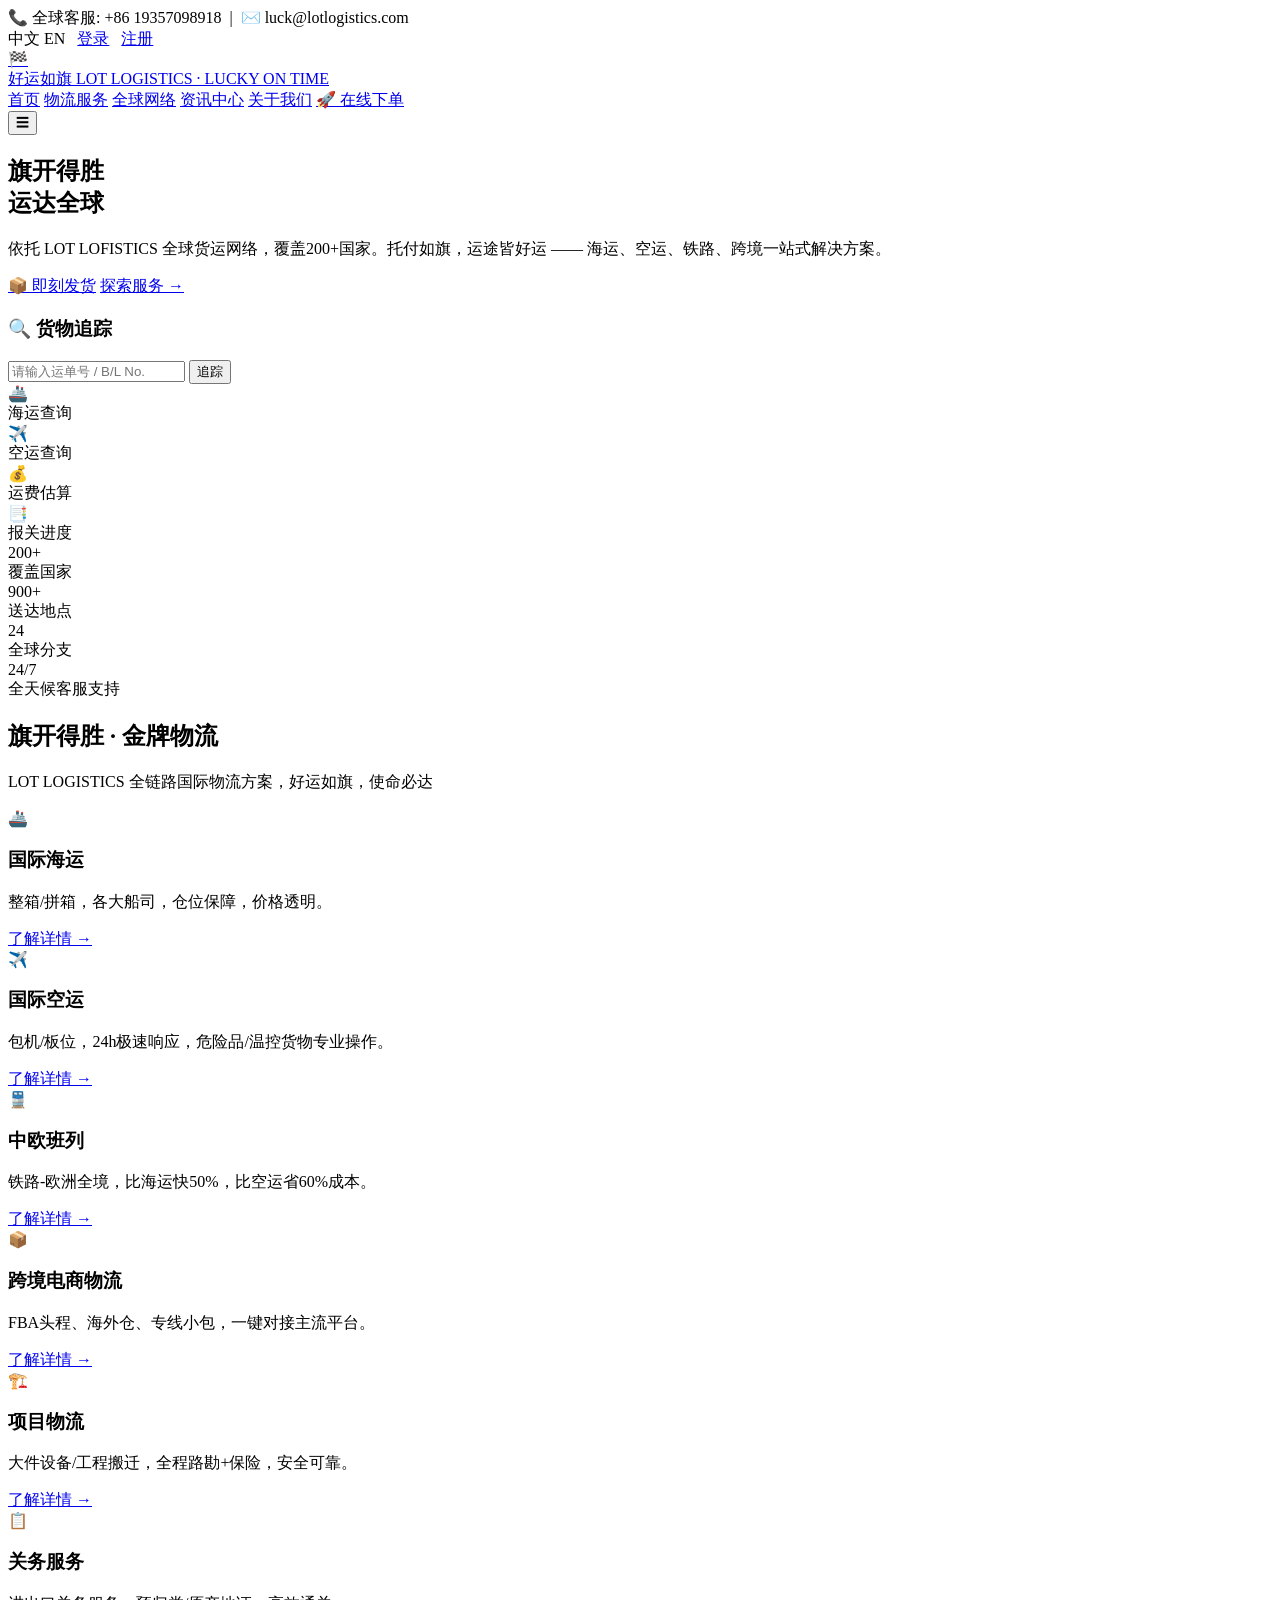
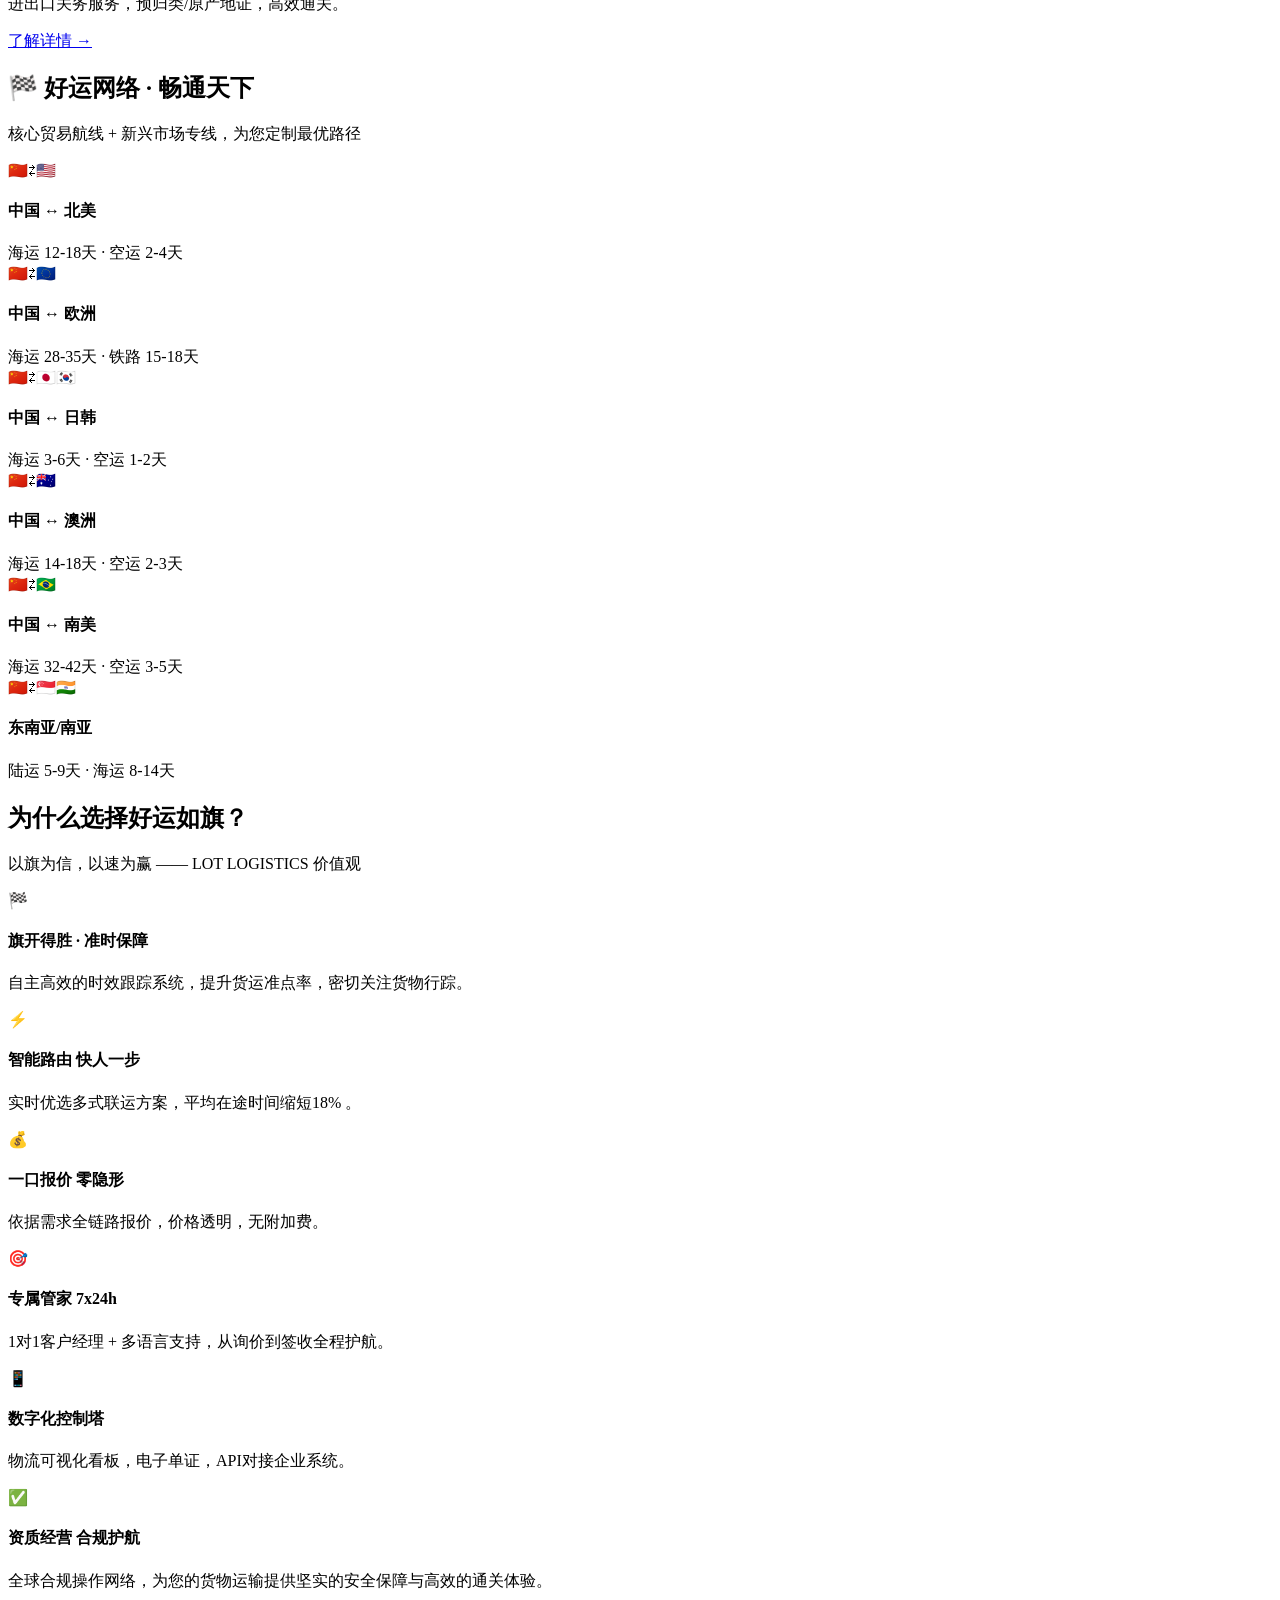
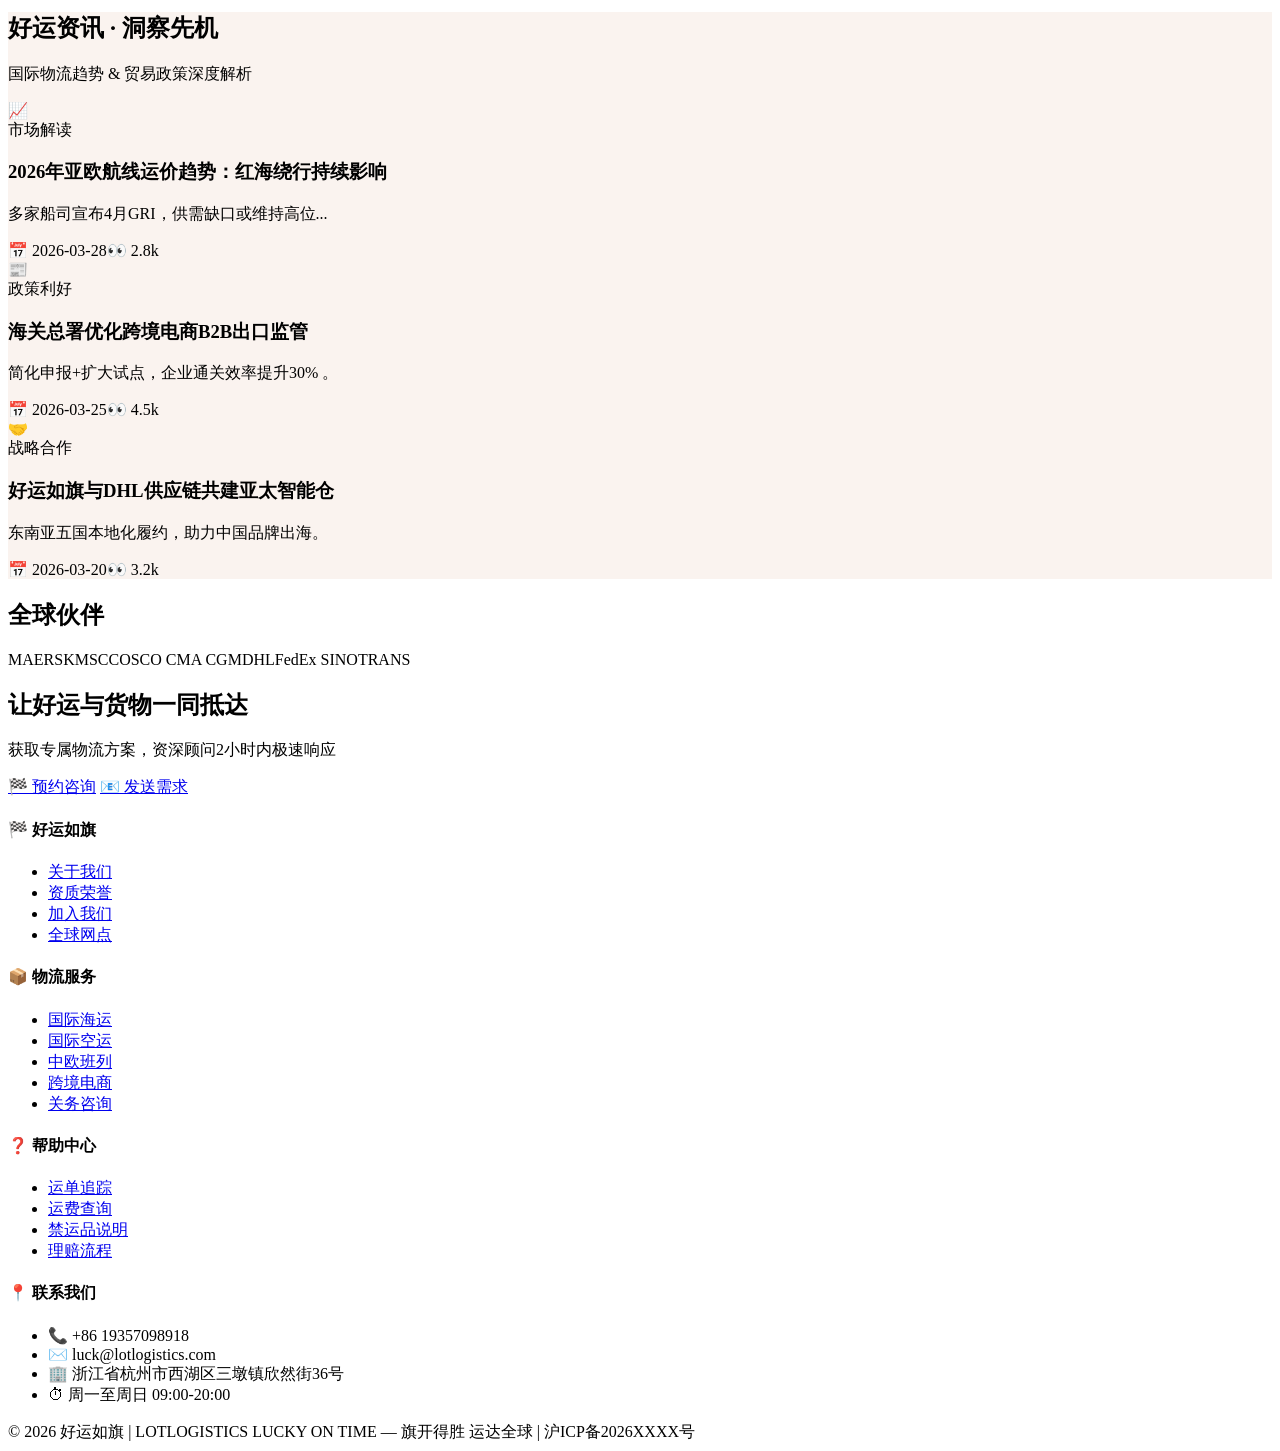
==== index.html @ 3ee49ecd "index.html dome" ====
<!DOCTYPE html>
<html lang="zh-CN">
<head>
<meta charset="UTF-8">
<meta name="viewport" content="width=device-width, initial-scale=1.0, viewport-fit=cover">
<title>好运如旗 | LOTLOGISTICS · 全球智能物流平台</title>
<link rel="stylesheet" href="style.css">
</head>
<body>

<!-- 顶部栏：固定在顶部（sticky） -->
<div class="top-bar">
  <div class="container">
    <span class="i18n-contact" data-key="contact">📞 全球客服: +86 19357098918 &nbsp;|&nbsp; ✉️ luck@lotlogistics.com</span>
    <div style="display:flex; align-items:center; gap:12px; flex-wrap:wrap;">
      <div class="lang-switch">
        <span class="lang-btn active" data-lang="zh">中文</span>
        <span class="lang-btn" data-lang="en">EN</span>
      </div>
      <a href="#" class="i18n-login" data-key="login">登录</a>
      <a href="#" class="i18n-register" data-key="register">注册</a>
    </div>
  </div>
</div>

<!-- 导航栏（sticky + 动态top，紧贴top-bar下方） -->
<nav class="navbar" id="mainNavbar">
  <div class="container">
    <a href="#" class="logo">
      <div class="logo-icon"><span>🏁</span></div>
      <div class="logo-text">
        <span class="logo-chinese i18n-logo-ch" data-key="logo_ch">好运如旗</span>
        <span class="logo-sub">LOT LOGISTICS · LUCKY ON TIME</span>
      </div>
    </a>
    <div class="nav-links" id="navLinks">
      <a href="#" class="active i18n-nav-home" data-key="nav_home">首页</a>
      <a href="#services" class="i18n-nav-services" data-key="nav_services">物流服务</a>
      <a href="#routes" class="i18n-nav-network" data-key="nav_network">全球网络</a>
      <a href="#news" class="i18n-nav-news" data-key="nav_news">资讯中心</a>
      <a href="#about" class="i18n-nav-about" data-key="nav_about">关于我们</a>
      <a href="#" class="nav-cta i18n-nav-order" data-key="nav_order">🚀 在线下单</a>
    </div>
    <button class="mobile-toggle" id="mobileToggle">☰</button>
  </div>
</nav>

<!-- Hero 区 -->
<section class="hero">
  <div class="container">
    <div>
      <h1><span class="i18n-hero-line1" data-key="hero_line1">旗开得胜</span><br><span class="i18n-hero-line2" data-key="hero_line2">运达全球</span></h1>
      <p class="i18n-hero-desc" data-key="hero_desc">依托 LOT LOFISTICS 全球货运网络，覆盖200+国家。托付如旗，运途皆好运 <br>—— 海运、空运、铁路、跨境一站式解决方案。</p>
      <div class="hero-btns">
        <a href="#" class="btn btn-primary i18n-hero-btn1" data-key="hero_btn1">📦 即刻发货</a>
        <a href="#services" class="btn btn-outline i18n-hero-btn2" data-key="hero_btn2">探索服务 →</a>
      </div>
    </div>
    <div class="hero-card">
      <h3 class="i18n-track-title" data-key="track_title">🔍 货物追踪</h3>
      <div class="tracking-input">
        <input type="text" class="i18n-track-placeholder" data-key="track_placeholder" placeholder="请输入运单号 / B/L No.">
        <button onclick="alert('演示系统：实时追踪即将开放，请洽客服')" class="i18n-track-btn" data-key="track_btn">追踪</button>
      </div>
      <div class="quick-services">
        <div class="quick-service"><div class="icon">🚢</div><div class="label i18n-qsea" data-key="qsea">海运查询</div></div>
        <div class="quick-service"><div class="icon">✈️</div><div class="label i18n-qair" data-key="qair">空运查询</div></div>
        <div class="quick-service"><div class="icon">💰</div><div class="label i18n-qcost" data-key="qcost">运费估算</div></div>
        <div class="quick-service"><div class="icon">📑</div><div class="label i18n-qcustom" data-key="qcustom">报关进度</div></div>
      </div>
    </div>
  </div>
</section>

<!-- 数据条 -->
<div class="stats-bar">
  <div class="container">
    <div class="stat-item"><div class="stat-num">200+</div><div class="stat-label i18n-stat1" data-key="stat1">覆盖国家</div></div>
    <div class="stat-item"><div class="stat-num">900+</div><div class="stat-label i18n-stat2" data-key="stat2">送达地点</div></div>
    <div class="stat-item"><div class="stat-num">24</div><div class="stat-label i18n-stat5" data-key="stat5">全球分支</div></div>
    <div class="stat-item"><div class="stat-num">24/7</div><div class="stat-label i18n-stat4" data-key="stat4">全天候客服支持</div></div>
  </div>
</div>

<!-- 核心服务 -->
<section class="section" id="services">
  <div class="container">
    <div class="section-header">
      <h2 class="i18n-services-title" data-key="services_title">旗开得胜 · 金牌物流</h2>
      <p class="i18n-services-sub" data-key="services_sub">LOT LOGISTICS 全链路国际物流方案，好运如旗，使命必达</p>
      <div class="line"></div>
    </div>
    <div class="services-grid">
      <div class="service-card"><div class="service-icon si-blue">🚢</div><h3 class="i18n-s1" data-key="s1">国际海运</h3><p class="i18n-s1d" data-key="s1d">整箱/拼箱，各大船司，仓位保障，价格透明。</p><a href="#" class="learn-more i18n-learn" data-key="learn">了解详情 →</a></div>
      <div class="service-card"><div class="service-icon si-orange">✈️</div><h3 class="i18n-s2" data-key="s2">国际空运</h3><p class="i18n-s2d" data-key="s2d">包机/板位，24h极速响应，危险品/温控货物专业操作。</p><a href="#" class="learn-more i18n-learn" data-key="learn">了解详情 →</a></div>
      <div class="service-card"><div class="service-icon si-green">🚆</div><h3 class="i18n-s3" data-key="s3">中欧班列</h3><p class="i18n-s3d" data-key="s3d">铁路-欧洲全境，比海运快50%，比空运省60%成本。</p><a href="#" class="learn-more i18n-learn" data-key="learn">了解详情 →</a></div>
      <div class="service-card"><div class="service-icon si-purple">📦</div><h3 class="i18n-s4" data-key="s4">跨境电商物流</h3><p class="i18n-s4d" data-key="s4d">FBA头程、海外仓、专线小包，一键对接主流平台。</p><a href="#" class="learn-more i18n-learn" data-key="learn">了解详情 →</a></div>
      <div class="service-card"><div class="service-icon si-blue">🏗️</div><h3 class="i18n-s5" data-key="s5">项目物流</h3><p class="i18n-s5d" data-key="s5d">大件设备/工程搬迁，全程路勘+保险，安全可靠。</p><a href="#" class="learn-more i18n-learn" data-key="learn">了解详情 →</a></div>
      <div class="service-card"><div class="service-icon si-orange">📋</div><h3 class="i18n-s6" data-key="s6">关务服务</h3><p class="i18n-s6d" data-key="s6d">进出口关务服务，预归类/原产地证，高效通关。</p><a href="#" class="learn-more i18n-learn" data-key="learn">了解详情 →</a></div>
    </div>
  </div>
</section>

<!-- 全球路线 -->
<section class="section routes-section" id="routes">
  <div class="container">
    <div class="section-header">
      <h2 class="i18n-routes-title" data-key="routes_title">🏁 好运网络 · 畅通天下</h2>
      <p class="i18n-routes-sub" data-key="routes_sub">核心贸易航线 + 新兴市场专线，为您定制最优路径</p>
      <div class="line"></div>
    </div>
    <div class="routes-grid">
      <div class="route-card"><div class="flag">🇨🇳⇄🇺🇸</div><h4 class="i18n-rt1" data-key="rt1">中国 ↔ 北美</h4><span class="time i18n-rt1t" data-key="rt1t">海运 12-18天 · 空运 2-4天</span></div>
      <div class="route-card"><div class="flag">🇨🇳⇄🇪🇺</div><h4 class="i18n-rt2" data-key="rt2">中国 ↔ 欧洲</h4><span class="time i18n-rt2t" data-key="rt2t">海运 28-35天 · 铁路 15-18天</span></div>
      <div class="route-card"><div class="flag">🇨🇳⇄🇯🇵🇰🇷</div><h4 class="i18n-rt3" data-key="rt3">中国 ↔ 日韩</h4><span class="time i18n-rt3t" data-key="rt3t">海运 3-6天 · 空运 1-2天</span></div>
      <div class="route-card"><div class="flag">🇨🇳⇄🇦🇺</div><h4 class="i18n-rt4" data-key="rt4">中国 ↔ 澳洲</h4><span class="time i18n-rt4t" data-key="rt4t">海运 14-18天 · 空运 2-3天</span></div>
      <div class="route-card"><div class="flag">🇨🇳⇄🇧🇷</div><h4 class="i18n-rt5" data-key="rt5">中国 ↔ 南美</h4><span class="time i18n-rt5t" data-key="rt5t">海运 32-42天 · 空运 3-5天</span></div>
      <div class="route-card"><div class="flag">🇨🇳⇄🇸🇬🇮🇳</div><h4 class="i18n-rt6" data-key="rt6">东南亚/南亚</h4><span class="time i18n-rt6t" data-key="rt6t">陆运 5-9天 · 海运 8-14天</span></div>
    </div>
  </div>
</section>

<!-- 为什么选择好运如旗 -->
<section class="section" id="about">
  <div class="container">
    <div class="section-header">
      <h2 class="i18n-why-title" data-key="why_title">为什么选择好运如旗？</h2>
      <p class="i18n-why-sub" data-key="why_sub">以旗为信，以速为赢 —— LOT LOGISTICS 价值观</p>
      <div class="line"></div>
    </div>
    <div class="why-grid">
      <div class="why-card"><div class="why-icon">🏁</div><div><h4 class="i18n-w1" data-key="w1">旗开得胜 · 准时送达</h4><p class="i18n-w1d" data-key="w1d">选择我们，就是选择旗开得胜的开始，我们全力以赴，确保您的每一份期待都准时送达。</p></div></div>
      <div class="why-card"><div class="why-icon">⚡</div><div><h4 class="i18n-w2" data-key="w2">智能路由 快人一步</h4><p class="i18n-w2d" data-key="w2d">实时优选多式联运方案，平均在途时间缩短18% 。</p></div></div>
      <div class="why-card"><div class="why-icon">💰</div><div><h4 class="i18n-w3" data-key="w3">一口报价 零隐形</h4><p class="i18n-w3d" data-key="w3d">依据需求全链路报价，价格透明，无附加费。</p></div></div>
      <div class="why-card"><div class="why-icon">🎯</div><div><h4 class="i18n-w4" data-key="w4">专属管家 7x24h</h4><p class="i18n-w4d" data-key="w4d">1对1客户经理 + 多语言支持，从询价到签收全程护航。</p></div></div>
      <div class="why-card"><div class="why-icon">📱</div><div><h4 class="i18n-w5" data-key="w5">数字化控制塔</h4><p class="i18n-w5d" data-key="w5d">物流可视化看板，电子单证，API对接企业系统。</p></div></div>
      <div class="why-card"><div class="why-icon">✅</div><div><h4 class="i18n-w6" data-key="w6">资质经营 合规护航</h4><p class="i18n-w6d" data-key="w6d">全球合规操作网络，为您的货物运输提供坚实的安全保障与高效的通关体验。</p></div></div>
    </div>
  </div>
</section>

<!-- 资讯动态 -->
<section class="section" style="background:#faf3ef" id="news">
  <div class="container">
    <div class="section-header">
      <h2 class="i18n-news-title" data-key="news_title">好运资讯 · 洞察先机</h2>
      <p class="i18n-news-sub" data-key="news_sub">国际物流趋势 &amp; 贸易政策深度解析</p>
      <div class="line"></div>
    </div>
    <div class="news-grid">
      <div class="news-card"><div class="news-img ni-1">📈</div><div class="news-body"><span class="news-tag i18n-news-tag1" data-key="news_tag1">市场解读</span><h3 class="i18n-news-h1" data-key="news_h1">2026年亚欧航线运价趋势：红海绕行持续影响</h3><p class="i18n-news-p1" data-key="news_p1">多家船司宣布4月GRI，供需缺口或维持高位...</p><div class="news-meta"><span class="i18n-news-date1" data-key="news_date1">📅 2026-03-28</span><span class="i18n-news-views1" data-key="news_views1">👀 2.8k</span></div></div></div>
      <div class="news-card"><div class="news-img ni-2">📰</div><div class="news-body"><span class="news-tag i18n-news-tag2" data-key="news_tag2">政策利好</span><h3 class="i18n-news-h2" data-key="news_h2">海关总署优化跨境电商B2B出口监管</h3><p class="i18n-news-p2" data-key="news_p2">简化申报+扩大试点，企业通关效率提升30% 。</p><div class="news-meta"><span class="i18n-news-date2" data-key="news_date2">📅 2026-03-25</span><span class="i18n-news-views2" data-key="news_views2">👀 4.5k</span></div></div></div>
      <div class="news-card"><div class="news-img ni-3">🤝</div><div class="news-body"><span class="news-tag i18n-news-tag3" data-key="news_tag3">战略合作</span><h3 class="i18n-news-h3" data-key="news_h3">好运如旗与DHL供应链共建亚太智能仓</h3><p class="i18n-news-p3" data-key="news_p3">东南亚五国本地化履约，助力中国品牌出海。</p><div class="news-meta"><span class="i18n-news-date3" data-key="news_date3">📅 2026-03-20</span><span class="i18n-news-views3" data-key="news_views3">👀 3.2k</span></div></div></div>
    </div>
  </div>
</section>

<!-- 合作伙伴 -->
<section class="section">
  <div class="container">
    <div class="section-header"><h2 class="i18n-partner-title" data-key="partner_title">全球伙伴</h2><div class="line"></div></div>
    <div class="partners-bar">
      <span class="partner-logo">MAERSK</span><span class="partner-logo">MSC</span><span class="partner-logo">COSCO</span>
      <span class="partner-logo">CMA CGM</span><span class="partner-logo">DHL</span><span class="partner-logo">FedEx</span>
      <span class="partner-logo">SINOTRANS</span>
    </div>
  </div>
</section>

<!-- CTA -->
<section class="cta-section">
  <div class="container">
    <h2 class="i18n-cta-title" data-key="cta_title">让好运与货物一同抵达</h2>
    <p class="i18n-cta-desc" data-key="cta_desc">获取专属物流方案，资深顾问2小时内极速响应</p>
    <div class="cta-btns">
      <a href="#" class="btn btn-white i18n-cta-btn1" data-key="cta_btn1">🏁 预约咨询</a>
      <a href="#" class="btn btn-outline i18n-cta-btn2" data-key="cta_btn2">📧 发送需求</a>
    </div>
  </div>
</section>

<!-- 页脚 -->
<footer class="footer">
  <div class="container">
    <div class="footer-grid">
      <div><h4 class="i18n-footer-col1" data-key="footer_col1">🏁 好运如旗</h4><ul><li><a href="#" class="i18n-footer-about" data-key="footer_about">关于我们</a></li><li><a href="#" class="i18n-footer-honor" data-key="footer_honor">资质荣誉</a></li><li><a href="#" class="i18n-footer-join" data-key="footer_join">加入我们</a></li><li><a href="#" class="i18n-footer-offices" data-key="footer_offices">全球网点</a></li></ul></div>
      <div><h4 class="i18n-footer-col2" data-key="footer_col2">📦 物流服务</h4><ul><li><a href="#" class="i18n-footer-sea" data-key="footer_sea">国际海运</a></li><li><a href="#" class="i18n-footer-air" data-key="footer_air">国际空运</a></li><li><a href="#" class="i18n-footer-rail" data-key="footer_rail">中欧班列</a></li><li><a href="#" class="i18n-footer-ec" data-key="footer_ec">跨境电商</a></li><li><a href="#" class="i18n-footer-customs" data-key="footer_customs">关务咨询</a></li></ul></div>
      <div><h4 class="i18n-footer-col3" data-key="footer_col3">❓ 帮助中心</h4><ul><li><a href="#" class="i18n-footer-track" data-key="footer_track">运单追踪</a></li><li><a href="#" class="i18n-footer-rate" data-key="footer_rate">运费查询</a></li><li><a href="#" class="i18n-footer-banned" data-key="footer_banned">禁运品说明</a></li><li><a href="#" class="i18n-footer-claim" data-key="footer_claim">理赔流程</a></li></ul></div>
      <div><h4 class="i18n-footer-col4" data-key="footer_col4">📍 联系我们</h4><ul><li class="i18n-footer-phone" data-key="footer_phone">📞 +86 19357098918</li><li class="i18n-footer-email" data-key="footer_email">✉️ luck@lotlogistics.com</li><li class="i18n-footer-address" data-key="footer_address">🏢 浙江省杭州市西湖区三墩镇欣然街36号</li><li class="i18n-footer-hours" data-key="footer_hours">⏱ 周一至周日 09:00-20:00</li></ul></div>
    </div>
    <div class="footer-bottom i18n-footer-copyright" data-key="copyright">© 2026 好运如旗 | LOTLOGISTICS LUCKY ON TIME — 旗开得胜 运达全球  | 沪ICP备2026XXXX号 </div>
  </div>
</footer>

<script>
// 中英文词典 (内容保持不变，保留原有完整翻译)
const i18n = {
  zh: {
    contact: "📞 全球客服: +86 19357098918 &nbsp;|&nbsp; ✉️ luck@lotlogistics.com",
    login: "登录", register: "注册",
    logo_ch: "好运如旗",
    nav_home: "首页", nav_services: "物流服务", nav_network: "全球网络", nav_news: "资讯中心", nav_about: "关于我们", nav_order: "🚀 在线下单",
    hero_line1: "旗开得胜", hero_line2: "运达全球",
    hero_desc: "依托 LOT LOFISTICS 全球货运网络，覆盖200+国家。托付如旗，运途皆好运 —— 海运、空运、铁路、跨境一站式解决方案。",
    hero_btn1: "📦 即刻发货", hero_btn2: "探索服务 →",
    track_title: "🔍 货物追踪 ", track_placeholder: "请输入运单号 / B/L No.", track_btn: "追踪",
    qsea: "海运查询", qair: "空运查询", qcost: "运费估算", qcustom: "报关进度",
    stat1: "覆盖国家", stat2: "送达地点", stat3: "准点履约率", stat4: "全天候客服支持", stat5: "全球分支",
    services_title: "旗开得胜 · 金牌物流", services_sub: "LOT LOGISTICS 全链路国际物流方案，好运如旗，使命必达",
    s1: "国际海运", s1d: "整箱/拼箱，各大船司，仓位保障，价格透明。",
    s2: "国际空运", s2d: "包机/板位，24h极速响应，危险品/温控货物专业操作。",
    s3: "中欧班列", s3d: "铁路-欧洲全境，比海运快50%，比空运省60%成本。",
    s4: "跨境电商物流", s4d: "FBA头程、海外仓、专线小包，一键对接主流平台。",
    s5: "项目物流", s5d: "大件设备/工程搬迁，全程路勘+保险，安全可靠。",
    s6: "关务服务", s6d: "进出口关务服务，预归类/原产地证，高效通关。",
    learn: "了解详情 →",
    routes_title: "🏁 好运网络 · 畅通天下", routes_sub: "核心贸易航线 + 新兴市场专线，为您定制最优路径",
    rt1: "中国 ↔ 北美", rt1d: "上海/深圳 → 洛杉矶/纽约", rt1t: "海运 12-18天 · 空运 2-4天",
    rt2: "中国 ↔ 欧洲", rt2d: "宁波/西安 → 汉堡/杜伊斯堡", rt2t: "海运 28-35天 · 铁路 15-18天",
    rt3: "中国 ↔ 日韩", rt3d: "青岛/大连 → 东京/釜山", rt3t: "海运 3-6天 · 空运 1-2天",
    rt4: "中国 ↔ 澳洲", rt4d: "广州/厦门 → 悉尼/墨尔本", rt4t: "海运 14-18天 · 空运 2-3天",
    rt5: "中国 ↔ 南美", rt5d: "深圳/宁波 → 桑托斯", rt5t: "海运 32-42天 · 空运 3-5天",
    rt6: "东南亚/南亚", rt6d: "昆明/广州 → 新加坡/孟买", rt6t: "陆运 5-9天 · 海运 8-14天",
    why_title: "为什么选择好运如旗？", why_sub: "以旗为信，以速为赢 —— LOT LOGISTICS 价值观",
    w1: "旗开得胜 · 准时保障", w1d: "自主高效的时效跟踪系统，提升货运准点率，密切关注货物行踪。",
    w2: "智能路由 快人一步", w2d: "实时优选多式联运方案，平均在途时间缩短18% 。",
    w3: "一口报价 零隐形", w3d: "依据需求全链路报价，价格透明，无附加费。",
    w4: "专属管家 7x24h", w4d: "1对1客户经理 + 多语言支持，从询价到签收全程护航。",
    w5: "数字化控制塔", w5d: "物流可视化看板，电子单证，API对接企业系统。",
    w6: "资质经营 合规护航", w6d: "全球合规操作网络，为您的货物运输提供坚实的安全保障与高效的通关体验。",
    news_title: "好运资讯 · 洞察先机", news_sub: "国际物流趋势 & 贸易政策深度解析",
    news_tag1: "市场解读", news_h1: "2026年亚欧航线运价趋势：红海绕行持续影响", news_p1: "多家船司宣布4月GRI，供需缺口或维持高位...", news_date1: "📅 2026-03-28", news_views1: "👀 2.8k",
    news_tag2: "政策利好", news_h2: "海关总署优化跨境电商B2B出口监管", news_p2: "简化申报+扩大试点，企业通关效率提升30% 。", news_date2: "📅 2026-03-25", news_views2: "👀 4.5k",
    news_tag3: "战略合作", news_h3: "好运如旗与DHL供应链共建亚太智能仓", news_p3: "东南亚五国本地化履约，助力中国品牌出海。", news_date3: "📅 2026-03-20", news_views3: "👀 3.2k",
    partner_title: "全球伙伴",
    cta_title: "让好运与货物一同抵达", cta_desc: "获取专属物流方案，资深顾问2小时内极速响应", cta_btn1: "🏁 预约咨询", cta_btn2: "📧 发送需求",
    footer_col1: "🏁 好运如旗", footer_about: "关于我们", footer_honor: "资质荣誉", footer_join: "加入我们", footer_offices: "全球网点",
    footer_col2: "📦 物流服务", footer_sea: "国际海运", footer_air: "国际空运", footer_rail: "中欧班列", footer_ec: "跨境电商", footer_customs: "关务咨询",
    footer_col3: "❓ 帮助中心", footer_track: "运单追踪", footer_rate: "运费查询", footer_banned: "禁运品说明", footer_claim: "理赔流程",
    footer_col4: "📍 联系我们", footer_phone: "📞 +86 19357098918", footer_email: "✉️ luck@lotlogistics.com", footer_address: "🏢 浙江省杭州市西湖区三墩镇欣然街36号", footer_hours: "⏱ 周一至周日 09:00-20:00",
    copyright: "© 2026 好运如旗 | LOTLOGISTICS LUCKY ON TIME — 旗开得胜 运达全球  | 沪ICP备2026XXXX号 "
  },
  en: {
    contact: "📞 Global Hotline: +86 19357098918 &nbsp;|&nbsp; ✉️ luck@lotlogistics.com",
    login: "Login", register: "Sign Up",
    logo_ch: "Lucky Flag",
    nav_home: "Home", nav_services: "Services", nav_network: "Global Network", nav_news: "News", nav_about: "About", nav_order: "🚀 Book Now",
    hero_line1: "Victory Sets Sail", hero_line2: "Deliver Worldwide",
    hero_desc: "Powered by LOTLOGISTICS global network, covering 200+ countries. Lucky Flag, on-time delivery — sea, air, rail, cross-border one-stop solutions.",
    hero_btn1: "📦 Ship Now", hero_btn2: "Explore →",
    track_title: "🔍 Cargo Tracking ", track_placeholder: "Enter B/L No. / Container No.", track_btn: "Track",
    qsea: "Sea Tracking", qair: "Air Tracking", qcost: "Freight Estimate", qcustom: "Customs Status",
    stat1: "Countries", stat2: "delivery location", stat3: "On-time Rate", stat4: "customer service support", stat5: "Global Offices",
    services_title: "Victory Logistics · Premium Services", services_sub: "LOTLOGISTICS full-chain international logistics solutions, reliable and punctual.",
    s1: "Ocean Freight", s1d: "FCL/LCL, with secure storage space and transparent pricing from major shipping companies.",
    s2: "Air Freight", s2d: "Charter/block space, 24h rapid response, dangerous goods/temperature control expertise.",
    s3: "China-Europe Railway", s3d: "Railway - throughout Europe, 50% faster than sea freight and 60% cheaper than air freight.",
    s4: "Cross-border eCommerce", s4d: "FBA first mile, overseas warehouse, small parcel, multi-platform integration.",
    s5: "Project Logistics", s5d: "Heavy equipment/plant relocation, full survey + insurance, safe & reliable.",
    s6: "Customs Brokerage", s6d: "Import and export customs services, pre classification/certificate of origin, efficient customs clearance.",
    learn: "Learn More →",
    routes_title: "🏁 Lucky Network · Global Reach", routes_sub: "Core trade lanes + emerging market routes, tailored for you.",
    rt1: "China ↔ North America", rt1d: "Shanghai/Shenzhen → LA/New York", rt1t: "Sea 12-18d · Air 2-4d",
    rt2: "China ↔ Europe", rt2d: "Ningbo/Xi'an → Hamburg/Duisburg", rt2t: "Sea 28-35d · Rail 15-18d",
    rt3: "China ↔ Japan/Korea", rt3d: "Qingdao/Dalian → Tokyo/Busan", rt3t: "Sea 3-6d · Air 1-2d",
    rt4: "China ↔ Australia", rt4d: "Guangzhou/Xiamen → Sydney/Melbourne", rt4t: "Sea 14-18d · Air 2-3d",
    rt5: "China ↔ South America", rt5d: "Shenzhen/Ningbo → Santos", rt5t: "Sea 32-42d · Air 3-5d",
    rt6: "SE Asia / South Asia", rt6d: "Kunming/Guangzhou → Singapore/Mumbai", rt6t: "Truck 5-9d · Sea 8-14d",
    why_title: "Why Lucky Flag?", why_sub: "Trust & Speed — LOTLOGISTICS core values",
    w1: "On-time Guarantee", w1d: "An independent and efficient time tracking system improves the on-time delivery rate of freight and closely monitors the whereabouts of goods.",
    w2: "Smart Routing", w2d: "Multi-modal optimization, average transit time reduced by 18%.",
    w3: "Transparent Pricing", w3d: "Based on demand, provide a full chain quotation with transparent prices and no additional fees.",
    w4: "Dedicated Concierge", w4d: "1-on-1 account manager, 24/7 multi-lingual support.",
    w5: "Digital Control Tower", w5d: "Real-time visibility, e-documents, API integration.",
    w6: "Full Compliance", w6d: "The global compliance operation network provides solid security and efficient customs clearance experience for your cargo transportation.",
    news_title: "Lucky Insights", news_sub: "Latest logistics trends & trade policies.",
    news_tag1: "Market", news_h1: "2026 Q2 Asia-Europe freight rate trend: Red Sea disruption persists", news_p1: "Carriers announce April GRI, capacity tightness continues...", news_date1: "📅 Mar 28, 2026", news_views1: "👀 2.8k",
    news_tag2: "Policy", news_h2: "China Customs optimizes cross-border eCommerce B2B export supervision", news_p2: "Simplified declaration & pilot expansion, 30% efficiency gain.", news_date2: "📅 Mar 25, 2026", news_views2: "👀 4.5k",
    news_tag3: "Partnership", news_h3: "Lucky Flag & DHL Supply Chain joint venture in Asia-Pacific smart warehousing", news_p3: "Local fulfillment in 5 SEA countries, boosting Chinese brands.", news_date3: "📅 Mar 20, 2026", news_views3: "👀 3.2k",
    partner_title: "Global Partners",
    cta_title: "Let Luck Travel With Your Cargo", cta_desc: "Get a tailored logistics quote. Our experts will respond within 2 hours.", cta_btn1: "🏁 Request Quote", cta_btn2: "📧 Email Us",
    footer_col1: "🏁 Lucky Flag", footer_about: "About", footer_honor: "Certifications", footer_join: "Careers", footer_offices: "Offices",
    footer_col2: "📦 Services", footer_sea: "Ocean", footer_air: "Air", footer_rail: "Rail", footer_ec: "eCommerce", footer_customs: "Customs",
    footer_col3: "❓ Support", footer_track: "Tracking", footer_rate: "Rates", footer_banned: "Prohibited Items", footer_claim: "Claims",
    footer_col4: "📍 Contact", footer_phone: "📞 +86 19357098918", footer_email: "✉️ luck@lotlogistics.com", footer_address: "🏢 No. 36 Xinran Street, Sandun Town, Xihu District, Hangzhou City, Zhejiang Province", footer_hours: "⏱ Mon-Sun 09:00-20:00",
    copyright: "© 2026 Lucky Flag | LOTLOGISTICS LUCKY ON TIME — Victory in Every Shipment | ICP 2026XXXX "
  }
};

// 动态调整导航栏的 top 值 = top-bar 高度，使其紧贴顶部栏下方固定
function adjustNavbarTop() {
  const topBar = document.querySelector('.top-bar');
  const navbar = document.getElementById('mainNavbar');
  if (topBar && navbar) {
    const topBarHeight = topBar.offsetHeight;
    navbar.style.top = topBarHeight + 'px';
  }
}

// 语言切换 + 重新计算导航栏位置（因为文字变化可能改变top-bar高度）
function setLanguage(lang) {
  document.querySelectorAll('[data-key]').forEach(el => {
    const key = el.getAttribute('data-key');
    if (i18n[lang][key] !== undefined) {
      if (el.tagName === 'INPUT' || el.tagName === 'TEXTAREA') {
        el.placeholder = i18n[lang][key];
      } else {
        el.innerHTML = i18n[lang][key];
      }
    }
  });
  const logoCh = document.querySelector('.logo-chinese');
  if (logoCh) logoCh.innerText = i18n[lang]['logo_ch'];
  document.querySelectorAll('.lang-btn').forEach(btn => {
    if (btn.getAttribute('data-lang') === lang) {
      btn.classList.add('active');
    } else {
      btn.classList.remove('active');
    }
  });
  document.documentElement.lang = lang === 'zh' ? 'zh-CN' : 'en';
  // 语言切换可能导致顶部栏换行高度变化，重新调整导航栏偏移
  adjustNavbarTop();
}

// 绑定语言切换事件
document.querySelectorAll('.lang-btn').forEach(btn => {
  btn.addEventListener('click', (e) => {
    const lang = btn.getAttribute('data-lang');
    setLanguage(lang);
  });
});

// 移动端菜单交互
const mobileToggle = document.getElementById('mobileToggle');
const navLinks = document.getElementById('navLinks');
if (mobileToggle && navLinks) {
  mobileToggle.addEventListener('click', () => navLinks.classList.toggle('show'));
  document.querySelectorAll('.nav-links a').forEach(link => {
    link.addEventListener('click', () => { if (window.innerWidth <= 768) navLinks.classList.remove('show'); });
  });
  window.addEventListener('resize', () => { if (window.innerWidth > 768) navLinks.classList.remove('show'); });
}

// 监听窗口大小改变以及页面完全加载时重新调整导航栏top位置
window.addEventListener('resize', () => {
  adjustNavbarTop();
});
window.addEventListener('load', () => {
  adjustNavbarTop();
});
// 由于图片或字体可能延迟加载导致高度变化，使用 MutationObserver 轻量监控 top-bar 高度变化
const topBarObserver = new ResizeObserver(() => adjustNavbarTop());
const topBarElement = document.querySelector('.top-bar');
if (topBarElement) topBarObserver.observe(topBarElement);

// 初始化语言中文 + 正确偏移
setLanguage('zh');
adjustNavbarTop();
</script>
</body>
</html>
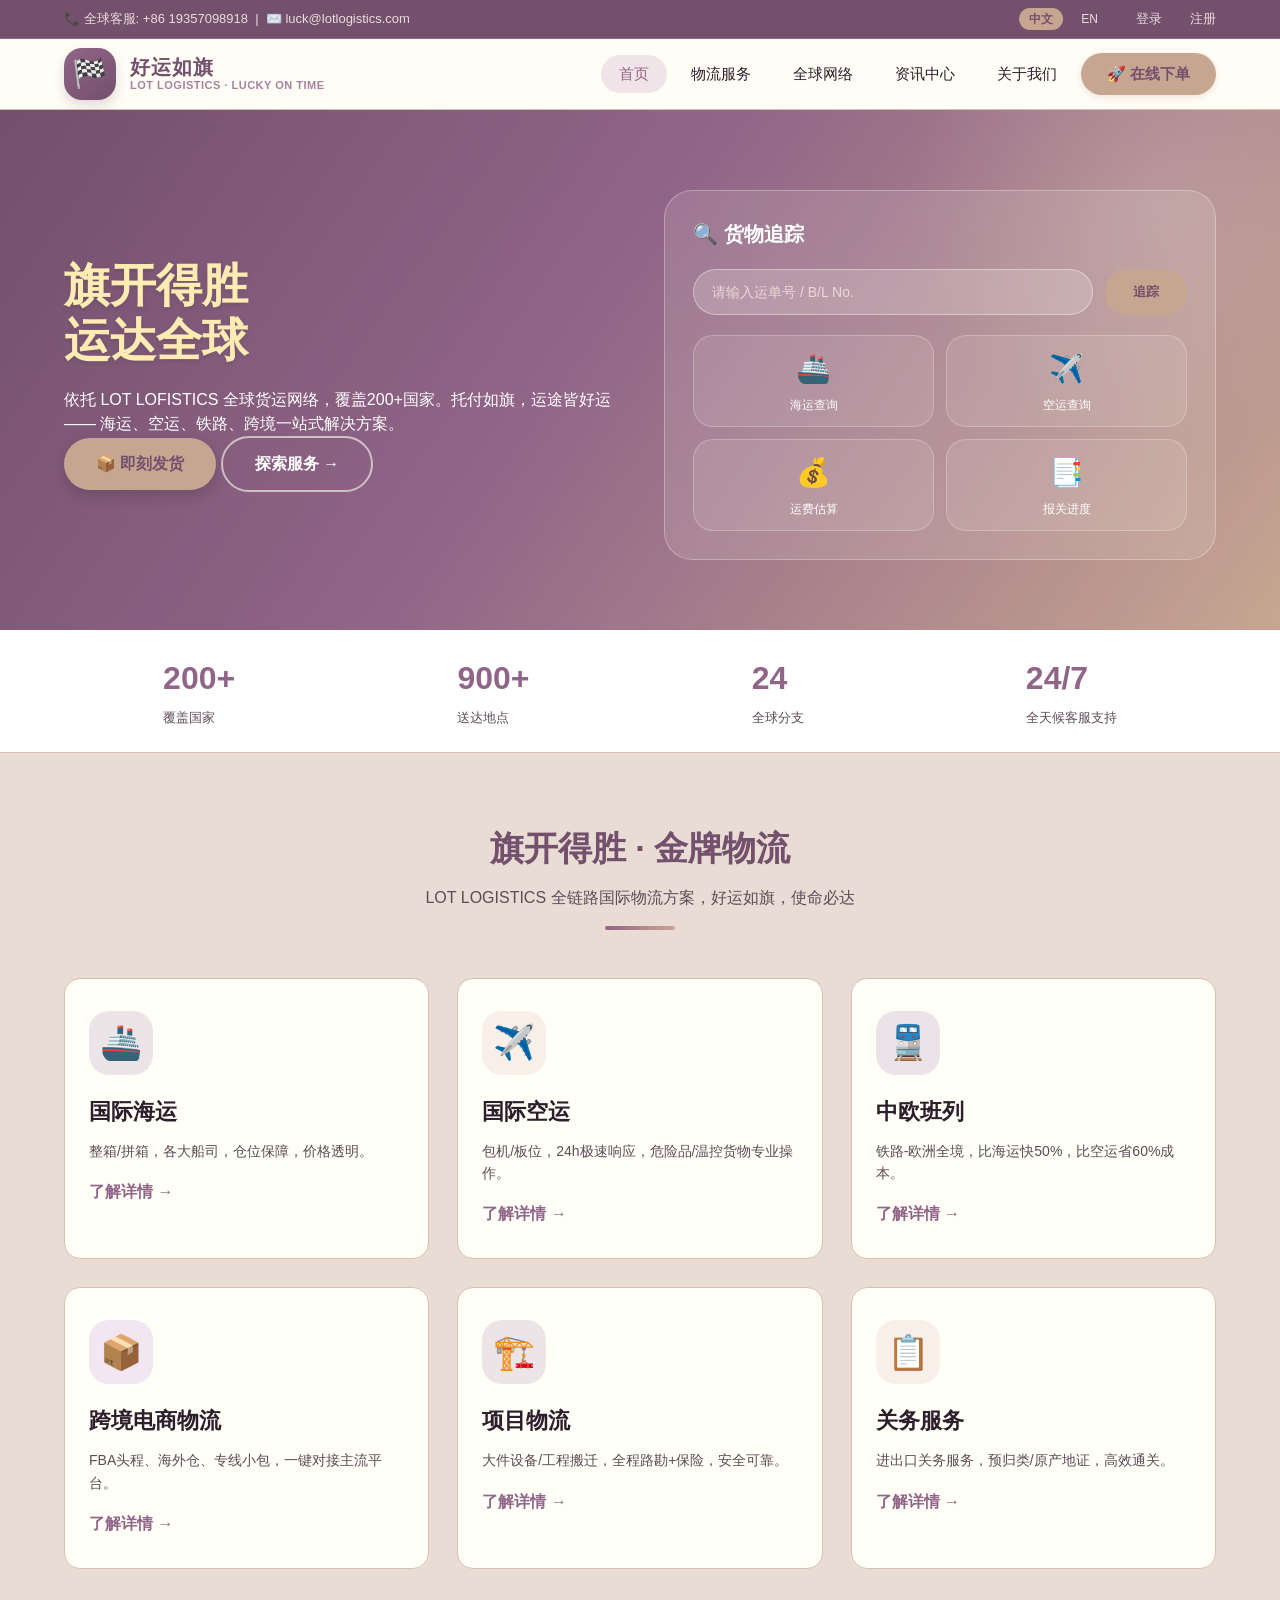
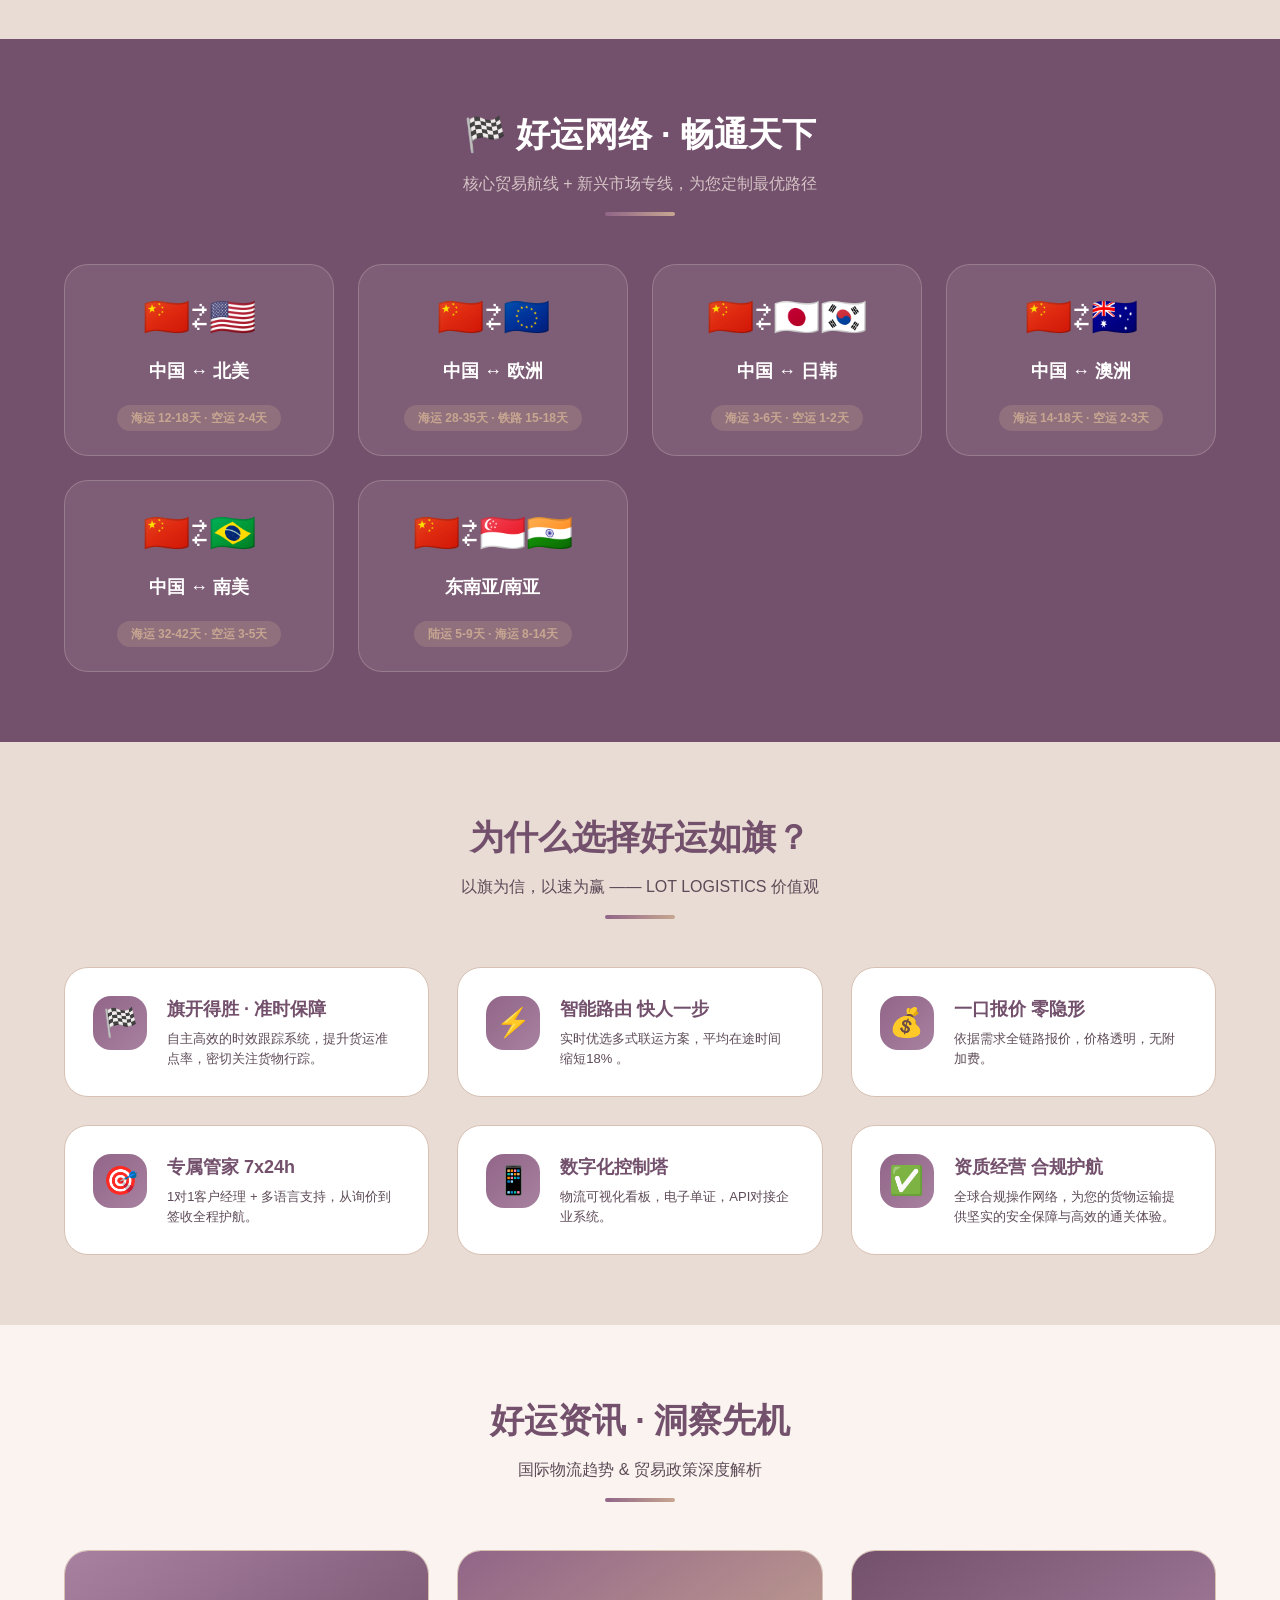
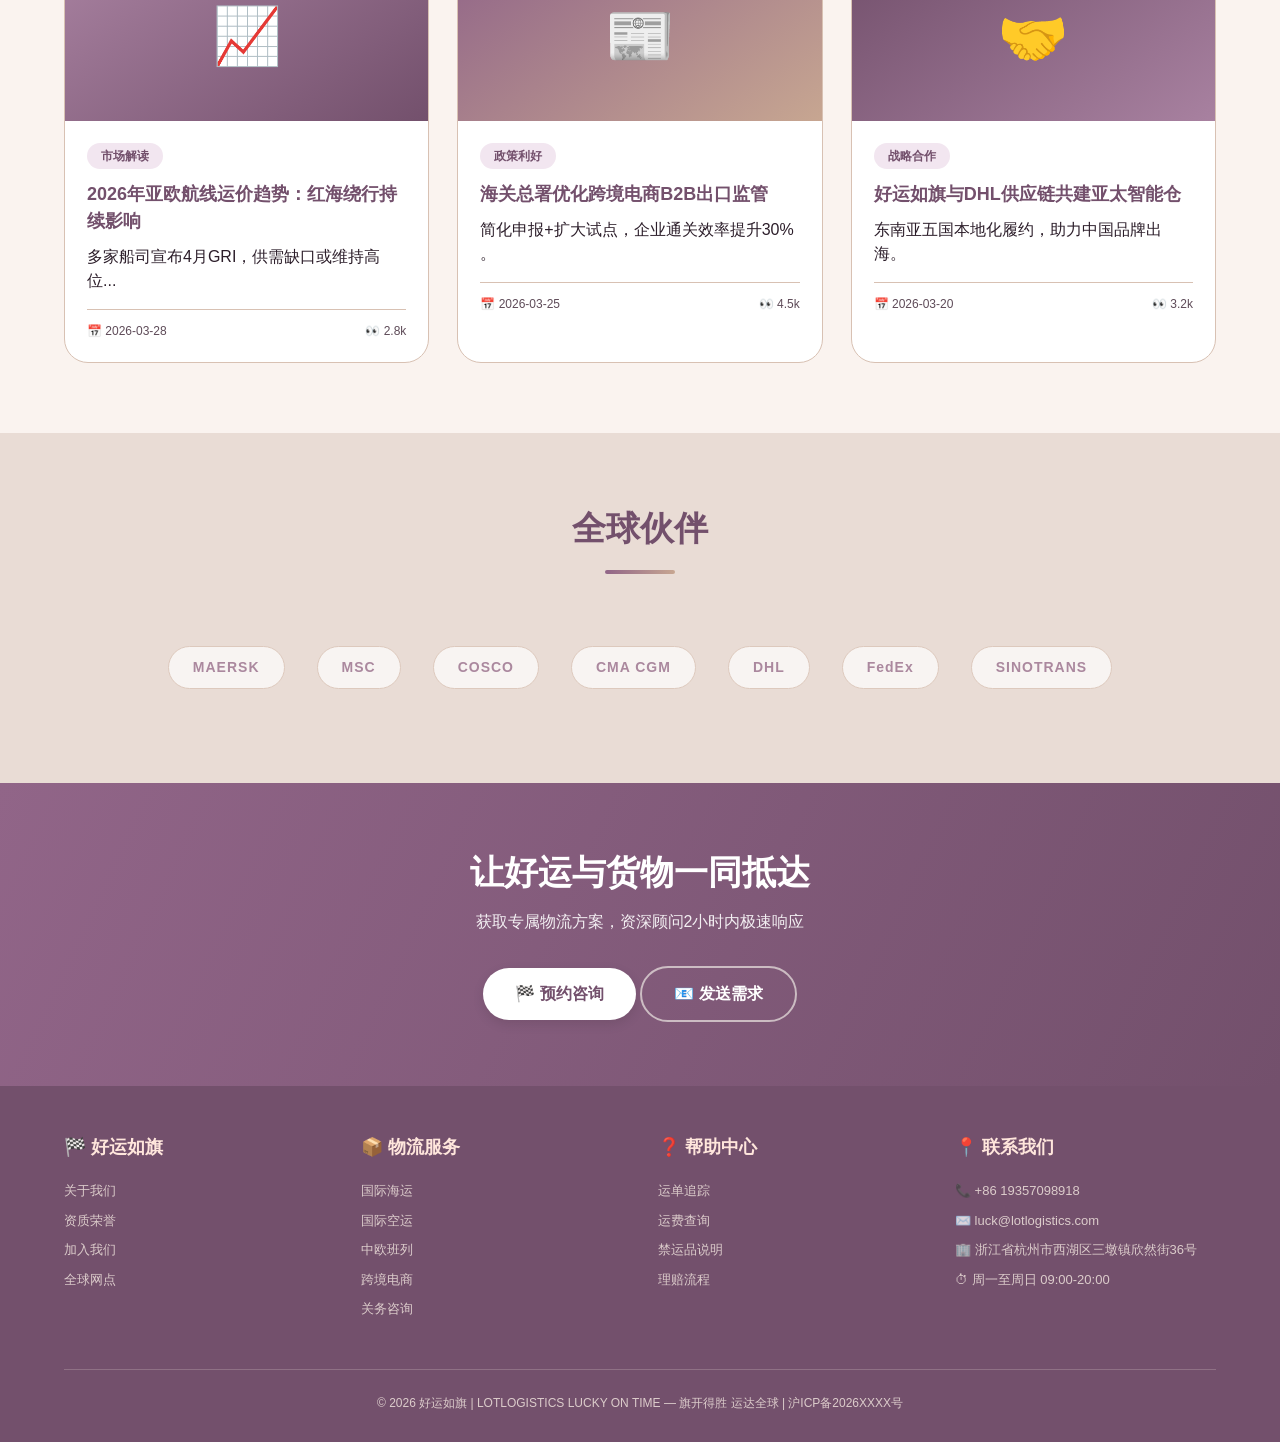
==== commit b8a3938b: "Add CSS styles for new theme and layout Added a new CSS style block for theming and layout adjustmen" ====
--- a/index.html
+++ b/index.html
@@ -4,7 +4,620 @@
 <meta charset="UTF-8">
 <meta name="viewport" content="width=device-width, initial-scale=1.0, viewport-fit=cover">
 <title>好运如旗 | LOTLOGISTICS · 全球智能物流平台</title>
-<link rel="stylesheet" href="style.css">
+<style>
+/* ========== 全新主题色：基于用户提供的色板 ==========
+   主色板: #916588, #d8c1b3, #a881a0, #73506c, #e9dcd5, #c7a691
+   主色调: #73506c (深邃紫檀)
+   强调色: #916588 (玫瑰紫)
+   辅助暖色: #c7a691 (暖杏色)
+   浅背景: #e9dcd5 / #d8c1b3
+*/
+:root {
+  --primary: #73506c;      /* 深紫檀色 — 主品牌色 */
+  --accent: #916588;       /* 玫瑰紫 — 强调色 */
+  --accent-light: #a881a0; /* 淡紫罗兰 */
+  --warm: #c7a691;         /* 暖杏色 — 按钮/点缀 */
+  --bg-light: #e9dcd5;     /* 柔和米灰 */
+  --card-bg: #fffef7;
+  --text-dark: #2c1e2a;
+  --text-muted: #5e4b58;
+  --border-light: #d8c1b3;
+  --shadow: 0 12px 28px rgba(115, 80, 108, 0.12);
+  --radius: 16px;
+}
+* { margin: 0; padding: 0; box-sizing: border-box; }
+body {
+  font-family: -apple-system, BlinkMacSystemFont, 'Segoe UI', 'PingFang SC', 'Microsoft YaHei', sans-serif;
+  background: var(--bg-light);
+  color: var(--text-dark);
+  line-height: 1.5;
+}
+.container { max-width: 1200px; margin: 0 auto; padding: 0 24px; }
+a { text-decoration: none; color: inherit; }
+
+/* 顶部条 - 现在固定在顶部，和导航栏一样滚动时可见 */
+.top-bar {
+  background: var(--primary);
+  color: rgba(255,245,240,0.85);
+  font-size: 13px;
+  padding: 8px 0;
+  position: sticky;
+  top: 0;
+  z-index: 102;           /* 高于导航栏，确保在最上层 */
+  backdrop-filter: blur(2px);
+  border-bottom: 1px solid rgba(255,245,240,0.15);
+}
+.top-bar .container {
+  display: flex;
+  justify-content: space-between;
+  align-items: center;
+  flex-wrap: wrap;
+  gap: 8px;
+}
+.top-bar a {
+  color: rgba(255,245,240,0.85);
+  margin-left: 16px;
+  transition: 0.2s;
+}
+.top-bar a:hover { color: var(--warm); }
+.lang-switch { display: flex; gap: 8px; }
+.lang-switch span {
+  cursor: pointer;
+  padding: 2px 10px;
+  border-radius: 30px;
+  font-size: 12px;
+  transition: 0.2s;
+}
+.lang-switch .active {
+  background: var(--warm);
+  color: var(--primary);
+  font-weight: 600;
+}
+.lang-switch span:not(.active):hover { background: rgba(255,255,240,0.2); }
+
+/* 导航栏 — 移除原有的 top:0，改为通过 JS 动态设置 top 值（高度 = top-bar 高度） */
+.navbar {
+  background: var(--card-bg);
+  border-bottom: 1px solid var(--border-light);
+  position: sticky;
+  /* top 值将由 JS 动态计算，确保紧贴 top-bar 下方 */
+  z-index: 101;
+  backdrop-filter: blur(8px);
+  background: rgba(255, 254, 247, 0.96);
+  transition: top 0.1s ease;
+}
+.navbar .container {
+  display: flex;
+  align-items: center;
+  justify-content: space-between;
+  height: 70px;
+}
+/* ----- 全新 LOGO 区域：好运如旗 + LOTLOGISTICS 图案 ----- */
+.logo {
+  display: flex;
+  align-items: center;
+  gap: 14px;
+  text-decoration: none;
+}
+.logo-icon {
+  width: 52px;
+  height: 52px;
+  background: linear-gradient(145deg, var(--accent), var(--primary));
+  border-radius: 18px;
+  display: flex;
+  align-items: center;
+  justify-content: center;
+  font-size: 28px;
+  box-shadow: 0 6px 12px rgba(115,80,108,0.2);
+  transition: 0.2s;
+}
+.logo-icon span {
+  font-weight: bold;
+  letter-spacing: 1px;
+}
+.logo-text {
+  display: flex;
+  flex-direction: column;
+  line-height: 1.2;
+}
+.logo-chinese {
+  font-size: 20px;
+  font-weight: 800;
+  color: var(--primary);
+  letter-spacing: 1px;
+}
+.logo-sub {
+  font-size: 11px;
+  font-weight: 600;
+  color: var(--accent-light);
+  letter-spacing: 0.5px;
+}
+.nav-links {
+  display: flex;
+  gap: 6px;
+  align-items: center;
+}
+.nav-links a {
+  padding: 8px 18px;
+  border-radius: 40px;
+  font-size: 15px;
+  font-weight: 500;
+  color: var(--text-dark);
+  transition: all 0.2s;
+}
+.nav-links a:hover,
+.nav-links a.active {
+  background: #f0e4e8;
+  color: var(--accent);
+}
+.nav-cta {
+  background: var(--warm) !important;
+  color: var(--primary) !important;
+  padding: 10px 26px !important;
+  font-weight: 700 !important;
+  box-shadow: 0 2px 6px rgba(199,166,145,0.3);
+}
+.nav-cta:hover {
+  background: #b88d74 !important;
+  color: white !important;
+}
+.mobile-toggle {
+  display: none;
+  background: none;
+  border: none;
+  font-size: 28px;
+  cursor: pointer;
+  color: var(--primary);
+}
+
+/* HERO 区 — 渐变采用色板 */
+.hero {
+  background: linear-gradient(125deg, #73506c 0%, #916588 45%, #c7a691 100%);
+  color: white;
+  padding: 80px 0 70px;
+  position: relative;
+  overflow: hidden;
+}
+.hero::before {
+  content: '';
+  position: absolute;
+  top: -30%;
+  right: -10%;
+  width: 500px;
+  height: 500px;
+  background: radial-gradient(circle, rgba(233,220,213,0.2) 0%, transparent 70%);
+  border-radius: 50%;
+}
+.hero .container {
+  position: relative;
+  z-index: 2;
+  display: grid;
+  grid-template-columns: 1fr 1fr;
+  gap: 48px;
+  align-items: center;
+}
+.hero h1 {
+  font-size: 46px;
+  font-weight: 800;
+  line-height: 1.2;
+  margin-bottom: 20px;
+}
+.hero h1 span {
+  color: #ffecb3;
+  text-shadow: 0 2px 4px rgba(0,0,0,0.1);
+}
+.hero > p {
+  font-size: 18px;
+  opacity: 0.92;
+  margin-bottom: 32px;
+}
+.btn {
+  display: inline-flex;
+  align-items: center;
+  gap: 10px;
+  padding: 14px 32px;
+  border-radius: 60px;
+  font-size: 16px;
+  font-weight: 700;
+  border: none;
+  cursor: pointer;
+  transition: 0.2s;
+}
+.btn-primary {
+  background: var(--warm);
+  color: var(--primary);
+  box-shadow: 0 6px 14px rgba(0,0,0,0.15);
+}
+.btn-primary:hover {
+  background: #f0bc9a;
+  transform: translateY(-3px);
+}
+.btn-outline {
+  background: transparent;
+  border: 2px solid rgba(255,255,245,0.6);
+  color: white;
+}
+.btn-outline:hover {
+  background: rgba(255,255,240,0.15);
+  border-color: white;
+}
+.hero-card {
+  background: rgba(255, 250, 240, 0.12);
+  backdrop-filter: blur(16px);
+  border: 1px solid rgba(255,250,240,0.3);
+  border-radius: 28px;
+  padding: 28px;
+}
+.hero-card h3 {
+  font-size: 20px;
+  margin-bottom: 20px;
+  display: flex;
+  align-items: center;
+  gap: 8px;
+}
+.tracking-input {
+  display: flex;
+  gap: 12px;
+  margin-bottom: 20px;
+}
+.tracking-input input {
+  flex: 1;
+  padding: 14px 18px;
+  border-radius: 60px;
+  border: 1px solid rgba(255,255,240,0.4);
+  background: rgba(255,250,240,0.2);
+  color: white;
+  font-size: 14px;
+  outline: none;
+}
+.tracking-input input::placeholder { color: rgba(255,245,235,0.7); }
+.tracking-input button {
+  padding: 12px 28px;
+  background: var(--warm);
+  border: none;
+  border-radius: 60px;
+  font-weight: 700;
+  color: var(--primary);
+  cursor: pointer;
+}
+.quick-services {
+  display: grid;
+  grid-template-columns: 1fr 1fr;
+  gap: 12px;
+}
+.quick-service {
+  background: rgba(255,255,240,0.1);
+  border: 1px solid rgba(255,250,240,0.25);
+  border-radius: 20px;
+  padding: 12px;
+  text-align: center;
+  transition: 0.2s;
+}
+.quick-service:hover {
+  background: rgba(255,245,230,0.25);
+  transform: translateY(-3px);
+}
+.quick-service .icon { font-size: 28px; margin-bottom: 6px; }
+.quick-service .label { font-size: 12px; font-weight: 500; }
+
+/* 数据条 */
+.stats-bar {
+  background: white;
+  border-bottom: 1px solid var(--border-light);
+  padding: 24px 0;
+}
+.stats-bar .container {
+  display: flex;
+  justify-content: space-around;
+  flex-wrap: wrap;
+  gap: 24px;
+}
+.stat-num {
+  font-size: 32px;
+  font-weight: 800;
+  color: var(--accent);
+}
+.stat-label {
+  font-size: 13px;
+  color: var(--text-muted);
+  margin-top: 6px;
+}
+
+/* 通用区块 */
+.section { padding: 70px 0; }
+.section-header {
+  text-align: center;
+  margin-bottom: 48px;
+}
+.section-header h2 {
+  font-size: 34px;
+  font-weight: 800;
+  color: var(--primary);
+  margin-bottom: 12px;
+}
+.section-header p {
+  color: var(--text-muted);
+  font-size: 16px;
+  max-width: 600px;
+  margin: 0 auto;
+}
+.section-header .line {
+  width: 70px;
+  height: 4px;
+  background: linear-gradient(90deg, var(--accent), var(--warm));
+  border-radius: 4px;
+  margin: 16px auto 0;
+}
+
+/* 服务卡片 */
+.services-grid {
+  display: grid;
+  grid-template-columns: repeat(auto-fit, minmax(280px, 1fr));
+  gap: 28px;
+}
+.service-card {
+  background: var(--card-bg);
+  border-radius: var(--radius);
+  padding: 32px 24px;
+  border: 1px solid var(--border-light);
+  transition: 0.25s ease;
+}
+.service-card:hover {
+  transform: translateY(-8px);
+  box-shadow: var(--shadow);
+  border-color: var(--accent-light);
+}
+.service-icon {
+  width: 64px;
+  height: 64px;
+  border-radius: 20px;
+  display: flex;
+  align-items: center;
+  justify-content: center;
+  font-size: 34px;
+  margin-bottom: 20px;
+}
+.si-blue { background: #ede4e8; color: #73506c; }
+.si-orange { background: #f9efe8; color: #c7a691; }
+.si-green { background: #ece3e8; color: #a881a0; }
+.si-purple { background: #f2e6f0; color: #916588; }
+.service-card h3 {
+  font-size: 22px;
+  font-weight: 700;
+  margin-bottom: 12px;
+}
+.service-card p {
+  font-size: 14px;
+  color: var(--text-muted);
+  line-height: 1.6;
+}
+.learn-more {
+  display: inline-flex;
+  align-items: center;
+  gap: 6px;
+  margin-top: 18px;
+  color: var(--accent);
+  font-weight: 600;
+}
+
+/* 全球路线 (深色背景) */
+.routes-section {
+  background: var(--primary);
+  color: white;
+}
+.routes-section .section-header h2 { color: white; }
+.routes-section .section-header p { color: rgba(255,245,235,0.7); }
+.routes-grid {
+  display: grid;
+  grid-template-columns: repeat(auto-fit, minmax(220px, 1fr));
+  gap: 24px;
+}
+.route-card {
+  background: rgba(255,245,235,0.08);
+  border: 1px solid rgba(255,245,235,0.2);
+  border-radius: 24px;
+  padding: 24px;
+  text-align: center;
+  transition: 0.2s;
+}
+.route-card:hover {
+  background: rgba(255,240,225,0.16);
+  transform: translateY(-5px);
+}
+.route-card .flag { font-size: 38px; margin-bottom: 12px; }
+.route-card h4 { font-size: 18px; margin-bottom: 6px; }
+.route-card p { font-size: 12px; opacity: 0.7; }
+.route-card .time {
+  display: inline-block;
+  background: rgba(199,166,145,0.25);
+  color: var(--warm);
+  padding: 4px 14px;
+  border-radius: 30px;
+  font-size: 12px;
+  font-weight: 600;
+  margin-top: 14px;
+}
+
+/* 为什么选择我们 */
+.why-grid {
+  display: grid;
+  grid-template-columns: repeat(auto-fit, minmax(280px, 1fr));
+  gap: 28px;
+}
+.why-card {
+  display: flex;
+  gap: 20px;
+  padding: 28px;
+  background: white;
+  border-radius: 24px;
+  border: 1px solid var(--border-light);
+  transition: 0.2s;
+}
+.why-card:hover { box-shadow: 0 12px 20px rgba(115,80,108,0.08); }
+.why-icon {
+  width: 54px;
+  height: 54px;
+  border-radius: 18px;
+  background: linear-gradient(135deg, var(--accent), var(--accent-light));
+  display: flex;
+  align-items: center;
+  justify-content: center;
+  font-size: 28px;
+  flex-shrink: 0;
+  color: white;
+}
+.why-card h4 { font-size: 18px; font-weight: 800; margin-bottom: 6px; color: var(--primary); }
+.why-card p { font-size: 13px; color: var(--text-muted); }
+
+/* 资讯 */
+.news-grid {
+  display: grid;
+  grid-template-columns: repeat(auto-fit, minmax(300px, 1fr));
+  gap: 28px;
+}
+.news-card {
+  background: white;
+  border-radius: 24px;
+  overflow: hidden;
+  border: 1px solid var(--border-light);
+  transition: 0.2s;
+}
+.news-card:hover { transform: translateY(-5px); box-shadow: var(--shadow); }
+.news-img {
+  height: 170px;
+  display: flex;
+  align-items: center;
+  justify-content: center;
+  font-size: 56px;
+}
+.ni-1 { background: linear-gradient(145deg, #a881a0, #73506c); }
+.ni-2 { background: linear-gradient(145deg, #916588, #c7a691); }
+.ni-3 { background: linear-gradient(145deg, #73506c, #a881a0); }
+.news-body { padding: 22px; }
+.news-tag {
+  display: inline-block;
+  background: #f2e6f0;
+  color: #73506c;
+  padding: 4px 14px;
+  border-radius: 30px;
+  font-size: 12px;
+  font-weight: 700;
+  margin-bottom: 12px;
+}
+.news-card h3 {
+  font-size: 18px;
+  font-weight: 700;
+  margin-bottom: 10px;
+  color: var(--primary);
+}
+.news-card > p { font-size: 13px; color: var(--text-muted); }
+.news-meta {
+  display: flex;
+  justify-content: space-between;
+  margin-top: 16px;
+  padding-top: 12px;
+  border-top: 1px solid var(--border-light);
+  font-size: 12px;
+  color: var(--text-muted);
+}
+
+/* 合作伙伴 */
+.partners-bar {
+  display: flex;
+  justify-content: center;
+  align-items: center;
+  gap: 32px;
+  flex-wrap: wrap;
+  padding: 24px 0;
+  opacity: 0.7;
+}
+.partner-logo {
+  font-size: 14px;
+  font-weight: 700;
+  background: white;
+  padding: 10px 24px;
+  border-radius: 60px;
+  color: var(--accent);
+  border: 1px solid var(--border-light);
+  letter-spacing: 1px;
+}
+
+/* CTA 区 */
+.cta-section {
+  background: linear-gradient(115deg, #916588, #73506c);
+  color: white;
+  text-align: center;
+  padding: 64px 0;
+}
+.cta-section h2 { font-size: 34px; font-weight: 800; margin-bottom: 12px; }
+.cta-section p { font-size: 16px; opacity: 0.9; margin-bottom: 32px; max-width: 520px; margin-left: auto; margin-right: auto; }
+.btn-white {
+  background: white;
+  color: var(--primary);
+  box-shadow: 0 4px 12px rgba(0,0,0,0.1);
+}
+.btn-white:hover { background: #f9efea; transform: translateY(-3px); }
+
+/* 页脚 - 完全移除下划线 */
+.footer {
+  background: var(--primary);
+  color: rgba(255,245,235,0.75);
+  padding: 48px 0 30px;
+}
+.footer-grid {
+  display: grid;
+  grid-template-columns: repeat(auto-fit, minmax(180px, 1fr));
+  gap: 36px;
+  margin-bottom: 40px;
+}
+.footer h4 {
+  color: #ffe6dc;
+  font-size: 18px;
+  margin-bottom: 20px;
+  font-weight: 700;
+}
+.footer ul { list-style: none; }
+.footer li { margin-bottom: 10px; font-size: 13px; }
+.footer li a:hover { 
+  color: var(--warm); 
+  text-decoration: none;
+}
+.footer-bottom {
+  border-top: 1px solid rgba(255,245,235,0.2);
+  padding-top: 24px;
+  text-align: center;
+  font-size: 12px;
+}
+
+/* 响应式 */
+@media (max-width: 768px) {
+  .hero .container { grid-template-columns: 1fr; text-align: center; }
+  .hero h1 { font-size: 32px; }
+  .nav-links {
+    display: none;
+    flex-direction: column;
+    position: absolute;
+    top: 70px;
+    left: 0;
+    width: 100%;
+    background: white;
+    padding: 20px;
+    border-bottom: 1px solid var(--border-light);
+    box-shadow: 0 20px 30px rgba(0,0,0,0.05);
+    z-index: 99;
+  }
+  .nav-links.show { display: flex; }
+  .nav-links a { width: 100%; text-align: center; padding: 12px; }
+  .mobile-toggle { display: block; }
+  .stats-bar .container { gap: 20px; }
+  .tracking-input { flex-wrap: wrap; }
+  .tracking-input button { width: 100%; }
+  .hero-card { padding: 20px; }
+}
+@media (min-width: 769px) {
+  .nav-links { display: flex !important; }
+}
+</style>
 </head>
 <body>
 
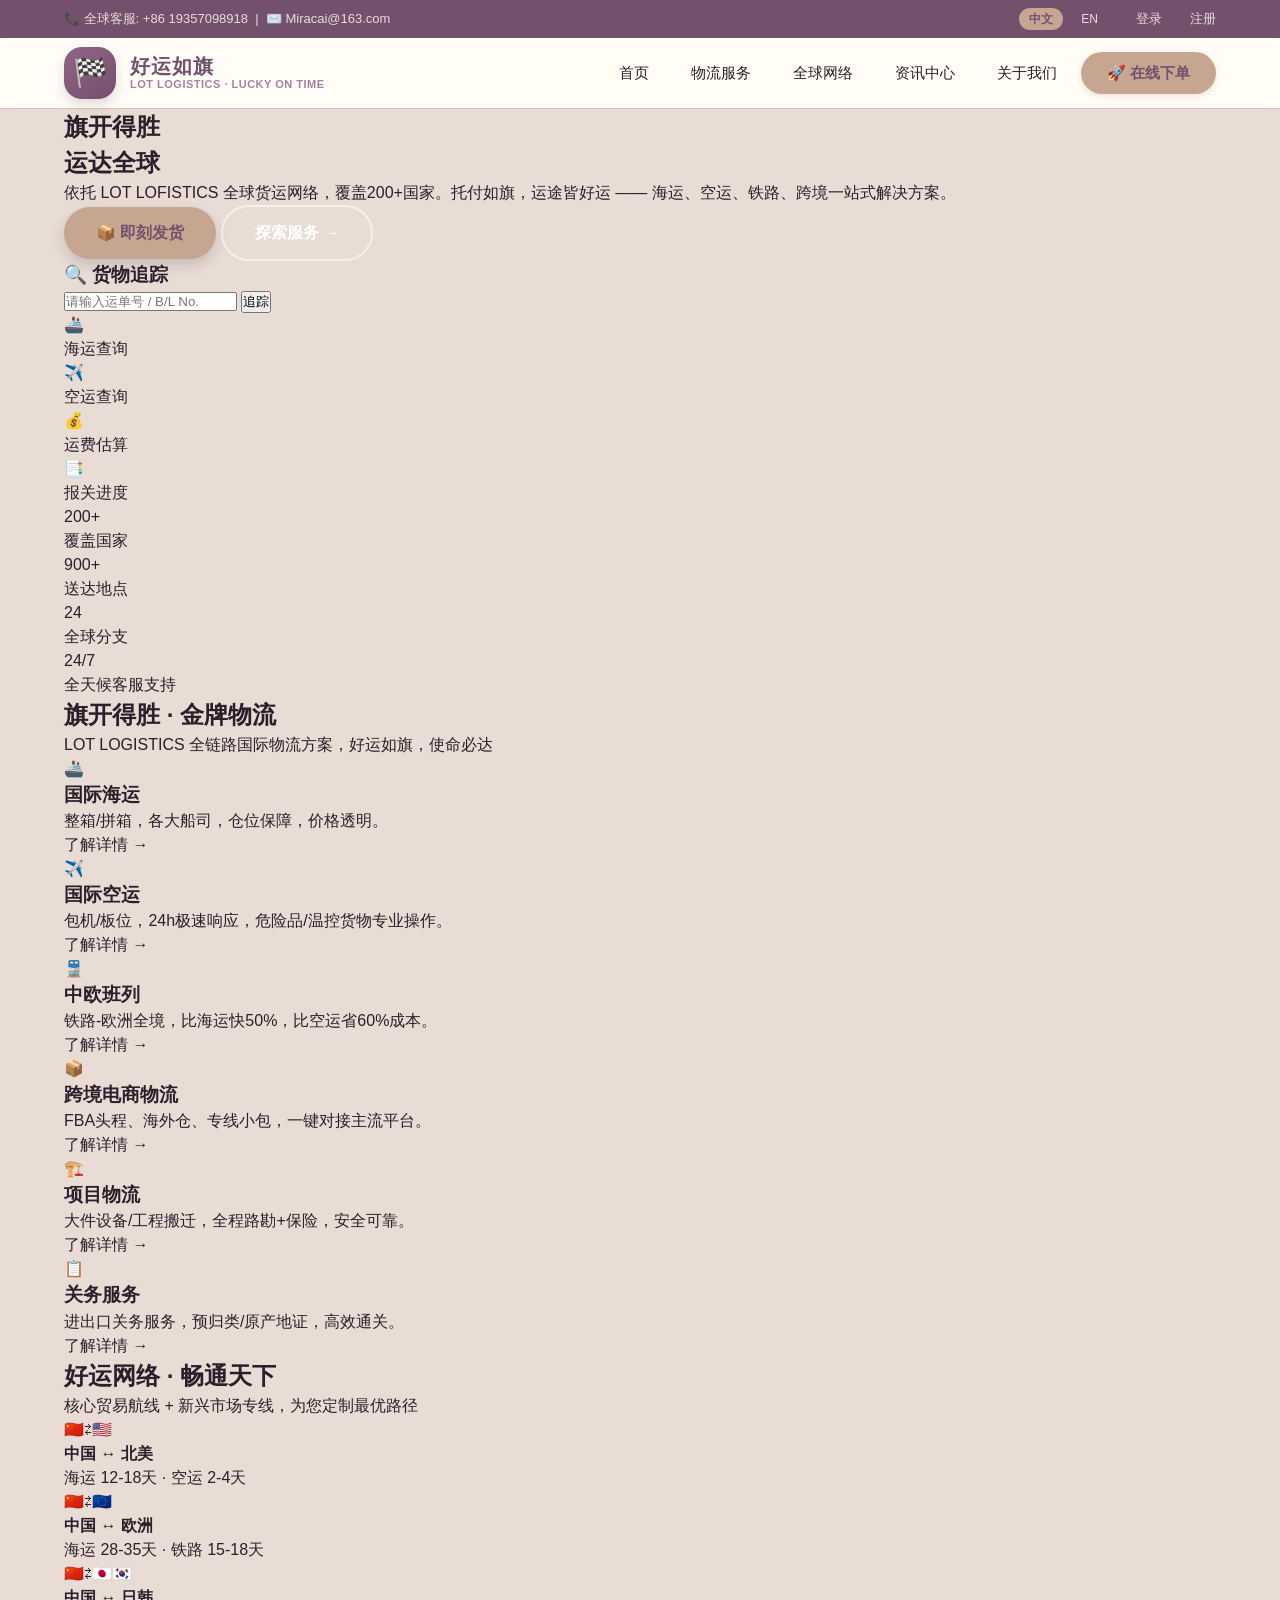
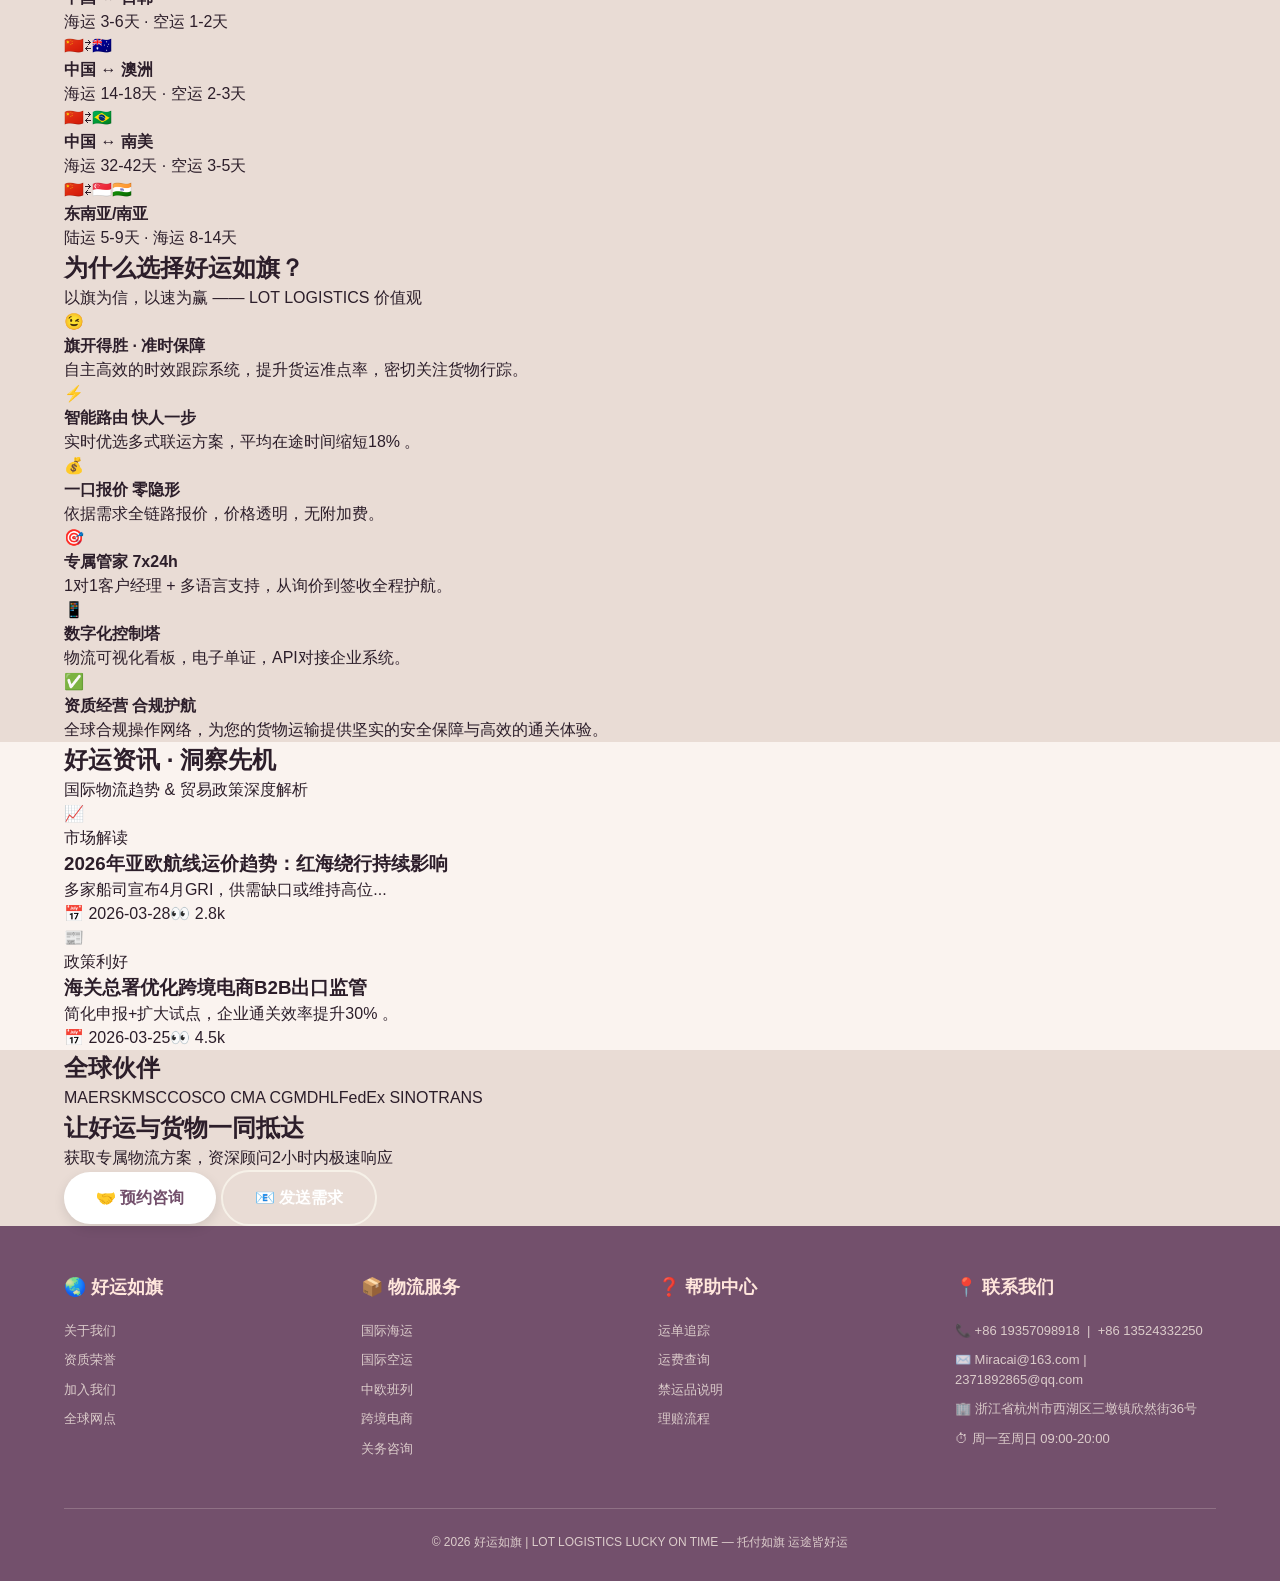
==== commit b3ce84b1: "Update index.html update icon,number,and more detali" ====
--- a/index.html
+++ b/index.html
@@ -4,634 +4,21 @@
 <meta charset="UTF-8">
 <meta name="viewport" content="width=device-width, initial-scale=1.0, viewport-fit=cover">
 <title>好运如旗 | LOTLOGISTICS · 全球智能物流平台</title>
-<style>
-/* ========== 全新主题色：基于用户提供的色板 ==========
-   主色板: #916588, #d8c1b3, #a881a0, #73506c, #e9dcd5, #c7a691
-   主色调: #73506c (深邃紫檀)
-   强调色: #916588 (玫瑰紫)
-   辅助暖色: #c7a691 (暖杏色)
-   浅背景: #e9dcd5 / #d8c1b3
-*/
-:root {
-  --primary: #73506c;      /* 深紫檀色 — 主品牌色 */
-  --accent: #916588;       /* 玫瑰紫 — 强调色 */
-  --accent-light: #a881a0; /* 淡紫罗兰 */
-  --warm: #c7a691;         /* 暖杏色 — 按钮/点缀 */
-  --bg-light: #e9dcd5;     /* 柔和米灰 */
-  --card-bg: #fffef7;
-  --text-dark: #2c1e2a;
-  --text-muted: #5e4b58;
-  --border-light: #d8c1b3;
-  --shadow: 0 12px 28px rgba(115, 80, 108, 0.12);
-  --radius: 16px;
-}
-* { margin: 0; padding: 0; box-sizing: border-box; }
-body {
-  font-family: -apple-system, BlinkMacSystemFont, 'Segoe UI', 'PingFang SC', 'Microsoft YaHei', sans-serif;
-  background: var(--bg-light);
-  color: var(--text-dark);
-  line-height: 1.5;
-}
-.container { max-width: 1200px; margin: 0 auto; padding: 0 24px; }
-a { text-decoration: none; color: inherit; }
-
-/* 顶部条 - 现在固定在顶部，和导航栏一样滚动时可见 */
-.top-bar {
-  background: var(--primary);
-  color: rgba(255,245,240,0.85);
-  font-size: 13px;
-  padding: 8px 0;
-  position: sticky;
-  top: 0;
-  z-index: 102;           /* 高于导航栏，确保在最上层 */
-  backdrop-filter: blur(2px);
-  border-bottom: 1px solid rgba(255,245,240,0.15);
-}
-.top-bar .container {
-  display: flex;
-  justify-content: space-between;
-  align-items: center;
-  flex-wrap: wrap;
-  gap: 8px;
-}
-.top-bar a {
-  color: rgba(255,245,240,0.85);
-  margin-left: 16px;
-  transition: 0.2s;
-}
-.top-bar a:hover { color: var(--warm); }
-.lang-switch { display: flex; gap: 8px; }
-.lang-switch span {
-  cursor: pointer;
-  padding: 2px 10px;
-  border-radius: 30px;
-  font-size: 12px;
-  transition: 0.2s;
-}
-.lang-switch .active {
-  background: var(--warm);
-  color: var(--primary);
-  font-weight: 600;
-}
-.lang-switch span:not(.active):hover { background: rgba(255,255,240,0.2); }
-
-/* 导航栏 — 移除原有的 top:0，改为通过 JS 动态设置 top 值（高度 = top-bar 高度） */
-.navbar {
-  background: var(--card-bg);
-  border-bottom: 1px solid var(--border-light);
-  position: sticky;
-  /* top 值将由 JS 动态计算，确保紧贴 top-bar 下方 */
-  z-index: 101;
-  backdrop-filter: blur(8px);
-  background: rgba(255, 254, 247, 0.96);
-  transition: top 0.1s ease;
-}
-.navbar .container {
-  display: flex;
-  align-items: center;
-  justify-content: space-between;
-  height: 70px;
-}
-/* ----- 全新 LOGO 区域：好运如旗 + LOTLOGISTICS 图案 ----- */
-.logo {
-  display: flex;
-  align-items: center;
-  gap: 14px;
-  text-decoration: none;
-}
-.logo-icon {
-  width: 52px;
-  height: 52px;
-  background: linear-gradient(145deg, var(--accent), var(--primary));
-  border-radius: 18px;
-  display: flex;
-  align-items: center;
-  justify-content: center;
-  font-size: 28px;
-  box-shadow: 0 6px 12px rgba(115,80,108,0.2);
-  transition: 0.2s;
-}
-.logo-icon span {
-  font-weight: bold;
-  letter-spacing: 1px;
-}
-.logo-text {
-  display: flex;
-  flex-direction: column;
-  line-height: 1.2;
-}
-.logo-chinese {
-  font-size: 20px;
-  font-weight: 800;
-  color: var(--primary);
-  letter-spacing: 1px;
-}
-.logo-sub {
-  font-size: 11px;
-  font-weight: 600;
-  color: var(--accent-light);
-  letter-spacing: 0.5px;
-}
-.nav-links {
-  display: flex;
-  gap: 6px;
-  align-items: center;
-}
-.nav-links a {
-  padding: 8px 18px;
-  border-radius: 40px;
-  font-size: 15px;
-  font-weight: 500;
-  color: var(--text-dark);
-  transition: all 0.2s;
-}
-.nav-links a:hover,
-.nav-links a.active {
-  background: #f0e4e8;
-  color: var(--accent);
-}
-.nav-cta {
-  background: var(--warm) !important;
-  color: var(--primary) !important;
-  padding: 10px 26px !important;
-  font-weight: 700 !important;
-  box-shadow: 0 2px 6px rgba(199,166,145,0.3);
-}
-.nav-cta:hover {
-  background: #b88d74 !important;
-  color: white !important;
-}
-.mobile-toggle {
-  display: none;
-  background: none;
-  border: none;
-  font-size: 28px;
-  cursor: pointer;
-  color: var(--primary);
-}
-
-/* HERO 区 — 渐变采用色板 */
-.hero {
-  background: linear-gradient(125deg, #73506c 0%, #916588 45%, #c7a691 100%);
-  color: white;
-  padding: 80px 0 70px;
-  position: relative;
-  overflow: hidden;
-}
-.hero::before {
-  content: '';
-  position: absolute;
-  top: -30%;
-  right: -10%;
-  width: 500px;
-  height: 500px;
-  background: radial-gradient(circle, rgba(233,220,213,0.2) 0%, transparent 70%);
-  border-radius: 50%;
-}
-.hero .container {
-  position: relative;
-  z-index: 2;
-  display: grid;
-  grid-template-columns: 1fr 1fr;
-  gap: 48px;
-  align-items: center;
-}
-.hero h1 {
-  font-size: 46px;
-  font-weight: 800;
-  line-height: 1.2;
-  margin-bottom: 20px;
-}
-.hero h1 span {
-  color: #ffecb3;
-  text-shadow: 0 2px 4px rgba(0,0,0,0.1);
-}
-.hero > p {
-  font-size: 18px;
-  opacity: 0.92;
-  margin-bottom: 32px;
-}
-.btn {
-  display: inline-flex;
-  align-items: center;
-  gap: 10px;
-  padding: 14px 32px;
-  border-radius: 60px;
-  font-size: 16px;
-  font-weight: 700;
-  border: none;
-  cursor: pointer;
-  transition: 0.2s;
-}
-.btn-primary {
-  background: var(--warm);
-  color: var(--primary);
-  box-shadow: 0 6px 14px rgba(0,0,0,0.15);
-}
-.btn-primary:hover {
-  background: #f0bc9a;
-  transform: translateY(-3px);
-}
-.btn-outline {
-  background: transparent;
-  border: 2px solid rgba(255,255,245,0.6);
-  color: white;
-}
-.btn-outline:hover {
-  background: rgba(255,255,240,0.15);
-  border-color: white;
-}
-.hero-card {
-  background: rgba(255, 250, 240, 0.12);
-  backdrop-filter: blur(16px);
-  border: 1px solid rgba(255,250,240,0.3);
-  border-radius: 28px;
-  padding: 28px;
-}
-.hero-card h3 {
-  font-size: 20px;
-  margin-bottom: 20px;
-  display: flex;
-  align-items: center;
-  gap: 8px;
-}
-.tracking-input {
-  display: flex;
-  gap: 12px;
-  margin-bottom: 20px;
-}
-.tracking-input input {
-  flex: 1;
-  padding: 14px 18px;
-  border-radius: 60px;
-  border: 1px solid rgba(255,255,240,0.4);
-  background: rgba(255,250,240,0.2);
-  color: white;
-  font-size: 14px;
-  outline: none;
-}
-.tracking-input input::placeholder { color: rgba(255,245,235,0.7); }
-.tracking-input button {
-  padding: 12px 28px;
-  background: var(--warm);
-  border: none;
-  border-radius: 60px;
-  font-weight: 700;
-  color: var(--primary);
-  cursor: pointer;
-}
-.quick-services {
-  display: grid;
-  grid-template-columns: 1fr 1fr;
-  gap: 12px;
-}
-.quick-service {
-  background: rgba(255,255,240,0.1);
-  border: 1px solid rgba(255,250,240,0.25);
-  border-radius: 20px;
-  padding: 12px;
-  text-align: center;
-  transition: 0.2s;
-}
-.quick-service:hover {
-  background: rgba(255,245,230,0.25);
-  transform: translateY(-3px);
-}
-.quick-service .icon { font-size: 28px; margin-bottom: 6px; }
-.quick-service .label { font-size: 12px; font-weight: 500; }
-
-/* 数据条 */
-.stats-bar {
-  background: white;
-  border-bottom: 1px solid var(--border-light);
-  padding: 24px 0;
-}
-.stats-bar .container {
-  display: flex;
-  justify-content: space-around;
-  flex-wrap: wrap;
-  gap: 24px;
-}
-.stat-num {
-  font-size: 32px;
-  font-weight: 800;
-  color: var(--accent);
-}
-.stat-label {
-  font-size: 13px;
-  color: var(--text-muted);
-  margin-top: 6px;
-}
-
-/* 通用区块 */
-.section { padding: 70px 0; }
-.section-header {
-  text-align: center;
-  margin-bottom: 48px;
-}
-.section-header h2 {
-  font-size: 34px;
-  font-weight: 800;
-  color: var(--primary);
-  margin-bottom: 12px;
-}
-.section-header p {
-  color: var(--text-muted);
-  font-size: 16px;
-  max-width: 600px;
-  margin: 0 auto;
-}
-.section-header .line {
-  width: 70px;
-  height: 4px;
-  background: linear-gradient(90deg, var(--accent), var(--warm));
-  border-radius: 4px;
-  margin: 16px auto 0;
-}
-
-/* 服务卡片 */
-.services-grid {
-  display: grid;
-  grid-template-columns: repeat(auto-fit, minmax(280px, 1fr));
-  gap: 28px;
-}
-.service-card {
-  background: var(--card-bg);
-  border-radius: var(--radius);
-  padding: 32px 24px;
-  border: 1px solid var(--border-light);
-  transition: 0.25s ease;
-}
-.service-card:hover {
-  transform: translateY(-8px);
-  box-shadow: var(--shadow);
-  border-color: var(--accent-light);
-}
-.service-icon {
-  width: 64px;
-  height: 64px;
-  border-radius: 20px;
-  display: flex;
-  align-items: center;
-  justify-content: center;
-  font-size: 34px;
-  margin-bottom: 20px;
-}
-.si-blue { background: #ede4e8; color: #73506c; }
-.si-orange { background: #f9efe8; color: #c7a691; }
-.si-green { background: #ece3e8; color: #a881a0; }
-.si-purple { background: #f2e6f0; color: #916588; }
-.service-card h3 {
-  font-size: 22px;
-  font-weight: 700;
-  margin-bottom: 12px;
-}
-.service-card p {
-  font-size: 14px;
-  color: var(--text-muted);
-  line-height: 1.6;
-}
-.learn-more {
-  display: inline-flex;
-  align-items: center;
-  gap: 6px;
-  margin-top: 18px;
-  color: var(--accent);
-  font-weight: 600;
-}
-
-/* 全球路线 (深色背景) */
-.routes-section {
-  background: var(--primary);
-  color: white;
-}
-.routes-section .section-header h2 { color: white; }
-.routes-section .section-header p { color: rgba(255,245,235,0.7); }
-.routes-grid {
-  display: grid;
-  grid-template-columns: repeat(auto-fit, minmax(220px, 1fr));
-  gap: 24px;
-}
-.route-card {
-  background: rgba(255,245,235,0.08);
-  border: 1px solid rgba(255,245,235,0.2);
-  border-radius: 24px;
-  padding: 24px;
-  text-align: center;
-  transition: 0.2s;
-}
-.route-card:hover {
-  background: rgba(255,240,225,0.16);
-  transform: translateY(-5px);
-}
-.route-card .flag { font-size: 38px; margin-bottom: 12px; }
-.route-card h4 { font-size: 18px; margin-bottom: 6px; }
-.route-card p { font-size: 12px; opacity: 0.7; }
-.route-card .time {
-  display: inline-block;
-  background: rgba(199,166,145,0.25);
-  color: var(--warm);
-  padding: 4px 14px;
-  border-radius: 30px;
-  font-size: 12px;
-  font-weight: 600;
-  margin-top: 14px;
-}
-
-/* 为什么选择我们 */
-.why-grid {
-  display: grid;
-  grid-template-columns: repeat(auto-fit, minmax(280px, 1fr));
-  gap: 28px;
-}
-.why-card {
-  display: flex;
-  gap: 20px;
-  padding: 28px;
-  background: white;
-  border-radius: 24px;
-  border: 1px solid var(--border-light);
-  transition: 0.2s;
-}
-.why-card:hover { box-shadow: 0 12px 20px rgba(115,80,108,0.08); }
-.why-icon {
-  width: 54px;
-  height: 54px;
-  border-radius: 18px;
-  background: linear-gradient(135deg, var(--accent), var(--accent-light));
-  display: flex;
-  align-items: center;
-  justify-content: center;
-  font-size: 28px;
-  flex-shrink: 0;
-  color: white;
-}
-.why-card h4 { font-size: 18px; font-weight: 800; margin-bottom: 6px; color: var(--primary); }
-.why-card p { font-size: 13px; color: var(--text-muted); }
-
-/* 资讯 */
-.news-grid {
-  display: grid;
-  grid-template-columns: repeat(auto-fit, minmax(300px, 1fr));
-  gap: 28px;
-}
-.news-card {
-  background: white;
-  border-radius: 24px;
-  overflow: hidden;
-  border: 1px solid var(--border-light);
-  transition: 0.2s;
-}
-.news-card:hover { transform: translateY(-5px); box-shadow: var(--shadow); }
-.news-img {
-  height: 170px;
-  display: flex;
-  align-items: center;
-  justify-content: center;
-  font-size: 56px;
-}
-.ni-1 { background: linear-gradient(145deg, #a881a0, #73506c); }
-.ni-2 { background: linear-gradient(145deg, #916588, #c7a691); }
-.ni-3 { background: linear-gradient(145deg, #73506c, #a881a0); }
-.news-body { padding: 22px; }
-.news-tag {
-  display: inline-block;
-  background: #f2e6f0;
-  color: #73506c;
-  padding: 4px 14px;
-  border-radius: 30px;
-  font-size: 12px;
-  font-weight: 700;
-  margin-bottom: 12px;
-}
-.news-card h3 {
-  font-size: 18px;
-  font-weight: 700;
-  margin-bottom: 10px;
-  color: var(--primary);
-}
-.news-card > p { font-size: 13px; color: var(--text-muted); }
-.news-meta {
-  display: flex;
-  justify-content: space-between;
-  margin-top: 16px;
-  padding-top: 12px;
-  border-top: 1px solid var(--border-light);
-  font-size: 12px;
-  color: var(--text-muted);
-}
-
-/* 合作伙伴 */
-.partners-bar {
-  display: flex;
-  justify-content: center;
-  align-items: center;
-  gap: 32px;
-  flex-wrap: wrap;
-  padding: 24px 0;
-  opacity: 0.7;
-}
-.partner-logo {
-  font-size: 14px;
-  font-weight: 700;
-  background: white;
-  padding: 10px 24px;
-  border-radius: 60px;
-  color: var(--accent);
-  border: 1px solid var(--border-light);
-  letter-spacing: 1px;
-}
-
-/* CTA 区 */
-.cta-section {
-  background: linear-gradient(115deg, #916588, #73506c);
-  color: white;
-  text-align: center;
-  padding: 64px 0;
-}
-.cta-section h2 { font-size: 34px; font-weight: 800; margin-bottom: 12px; }
-.cta-section p { font-size: 16px; opacity: 0.9; margin-bottom: 32px; max-width: 520px; margin-left: auto; margin-right: auto; }
-.btn-white {
-  background: white;
-  color: var(--primary);
-  box-shadow: 0 4px 12px rgba(0,0,0,0.1);
-}
-.btn-white:hover { background: #f9efea; transform: translateY(-3px); }
-
-/* 页脚 - 完全移除下划线 */
-.footer {
-  background: var(--primary);
-  color: rgba(255,245,235,0.75);
-  padding: 48px 0 30px;
-}
-.footer-grid {
-  display: grid;
-  grid-template-columns: repeat(auto-fit, minmax(180px, 1fr));
-  gap: 36px;
-  margin-bottom: 40px;
-}
-.footer h4 {
-  color: #ffe6dc;
-  font-size: 18px;
-  margin-bottom: 20px;
-  font-weight: 700;
-}
-.footer ul { list-style: none; }
-.footer li { margin-bottom: 10px; font-size: 13px; }
-.footer li a:hover { 
-  color: var(--warm); 
-  text-decoration: none;
-}
-.footer-bottom {
-  border-top: 1px solid rgba(255,245,235,0.2);
-  padding-top: 24px;
-  text-align: center;
-  font-size: 12px;
-}
-
-/* 响应式 */
-@media (max-width: 768px) {
-  .hero .container { grid-template-columns: 1fr; text-align: center; }
-  .hero h1 { font-size: 32px; }
-  .nav-links {
-    display: none;
-    flex-direction: column;
-    position: absolute;
-    top: 70px;
-    left: 0;
-    width: 100%;
-    background: white;
-    padding: 20px;
-    border-bottom: 1px solid var(--border-light);
-    box-shadow: 0 20px 30px rgba(0,0,0,0.05);
-    z-index: 99;
-  }
-  .nav-links.show { display: flex; }
-  .nav-links a { width: 100%; text-align: center; padding: 12px; }
-  .mobile-toggle { display: block; }
-  .stats-bar .container { gap: 20px; }
-  .tracking-input { flex-wrap: wrap; }
-  .tracking-input button { width: 100%; }
-  .hero-card { padding: 20px; }
-}
-@media (min-width: 769px) {
-  .nav-links { display: flex !important; }
-}
-</style>
+<link rel="stylesheet" href="style.css">
 </head>
 <body>
 
 <!-- 顶部栏：固定在顶部（sticky） -->
 <div class="top-bar">
   <div class="container">
-    <span class="i18n-contact" data-key="contact">📞 全球客服: +86 19357098918 &nbsp;|&nbsp; ✉️ luck@lotlogistics.com</span>
+    <span class="i18n-contact" data-key="contact">📞 全球客服: +86 19357098918 <br> +86 13524332250 &nbsp;|&nbsp; ✉️ Miracai@163.com</span>
     <div style="display:flex; align-items:center; gap:12px; flex-wrap:wrap;">
       <div class="lang-switch">
         <span class="lang-btn active" data-lang="zh">中文</span>
         <span class="lang-btn" data-lang="en">EN</span>
       </div>
-      <a href="#" class="i18n-login" data-key="login">登录</a>
-      <a href="#" class="i18n-register" data-key="register">注册</a>
+      <a href="login.html" class="i18n-login" data-key="login">登录</a>
+      <a href="register.html" class="i18n-register" data-key="register">注册</a>
     </div>
   </div>
 </div>
@@ -639,7 +26,7 @@
 <!-- 导航栏（sticky + 动态top，紧贴top-bar下方） -->
 <nav class="navbar" id="mainNavbar">
   <div class="container">
-    <a href="#" class="logo">
+    <a href="index.html" class="logo">
       <div class="logo-icon"><span>🏁</span></div>
       <div class="logo-text">
         <span class="logo-chinese i18n-logo-ch" data-key="logo_ch">好运如旗</span>
@@ -647,12 +34,12 @@
       </div>
     </a>
     <div class="nav-links" id="navLinks">
-      <a href="#" class="active i18n-nav-home" data-key="nav_home">首页</a>
+      <a href="index.html" class="i18n-nav-home" data-key="nav_home">首页</a>
       <a href="#services" class="i18n-nav-services" data-key="nav_services">物流服务</a>
       <a href="#routes" class="i18n-nav-network" data-key="nav_network">全球网络</a>
       <a href="#news" class="i18n-nav-news" data-key="nav_news">资讯中心</a>
       <a href="#about" class="i18n-nav-about" data-key="nav_about">关于我们</a>
-      <a href="#" class="nav-cta i18n-nav-order" data-key="nav_order">🚀 在线下单</a>
+      <a href="order.html" class="nav-cta i18n-nav-order" data-key="nav_order">🚀 在线下单</a>
     </div>
     <button class="mobile-toggle" id="mobileToggle">☰</button>
   </div>
@@ -665,7 +52,7 @@
       <h1><span class="i18n-hero-line1" data-key="hero_line1">旗开得胜</span><br><span class="i18n-hero-line2" data-key="hero_line2">运达全球</span></h1>
       <p class="i18n-hero-desc" data-key="hero_desc">依托 LOT LOFISTICS 全球货运网络，覆盖200+国家。托付如旗，运途皆好运 <br>—— 海运、空运、铁路、跨境一站式解决方案。</p>
       <div class="hero-btns">
-        <a href="#" class="btn btn-primary i18n-hero-btn1" data-key="hero_btn1">📦 即刻发货</a>
+        <a href="order.html" class="btn btn-primary i18n-hero-btn1" data-key="hero_btn1">📦 即刻发货</a>
         <a href="#services" class="btn btn-outline i18n-hero-btn2" data-key="hero_btn2">探索服务 →</a>
       </div>
     </div>
@@ -718,7 +105,7 @@
 <section class="section routes-section" id="routes">
   <div class="container">
     <div class="section-header">
-      <h2 class="i18n-routes-title" data-key="routes_title">🏁 好运网络 · 畅通天下</h2>
+      <h2 class="i18n-routes-title" data-key="routes_title"> 好运网络 · 畅通天下</h2>
       <p class="i18n-routes-sub" data-key="routes_sub">核心贸易航线 + 新兴市场专线，为您定制最优路径</p>
       <div class="line"></div>
     </div>
@@ -742,7 +129,7 @@
       <div class="line"></div>
     </div>
     <div class="why-grid">
-      <div class="why-card"><div class="why-icon">🏁</div><div><h4 class="i18n-w1" data-key="w1">旗开得胜 · 准时送达</h4><p class="i18n-w1d" data-key="w1d">选择我们，就是选择旗开得胜的开始，我们全力以赴，确保您的每一份期待都准时送达。</p></div></div>
+      <div class="why-card"><div class="why-icon">😉</div><div><h4 class="i18n-w1" data-key="w1">旗开得胜 · 准时送达</h4><p class="i18n-w1d" data-key="w1d">选择我们，就是选择旗开得胜的开始，我们全力以赴，确保您的每一份期待都准时送达。</p></div></div>
       <div class="why-card"><div class="why-icon">⚡</div><div><h4 class="i18n-w2" data-key="w2">智能路由 快人一步</h4><p class="i18n-w2d" data-key="w2d">实时优选多式联运方案，平均在途时间缩短18% 。</p></div></div>
       <div class="why-card"><div class="why-icon">💰</div><div><h4 class="i18n-w3" data-key="w3">一口报价 零隐形</h4><p class="i18n-w3d" data-key="w3d">依据需求全链路报价，价格透明，无附加费。</p></div></div>
       <div class="why-card"><div class="why-icon">🎯</div><div><h4 class="i18n-w4" data-key="w4">专属管家 7x24h</h4><p class="i18n-w4d" data-key="w4d">1对1客户经理 + 多语言支持，从询价到签收全程护航。</p></div></div>
@@ -763,7 +150,6 @@
     <div class="news-grid">
       <div class="news-card"><div class="news-img ni-1">📈</div><div class="news-body"><span class="news-tag i18n-news-tag1" data-key="news_tag1">市场解读</span><h3 class="i18n-news-h1" data-key="news_h1">2026年亚欧航线运价趋势：红海绕行持续影响</h3><p class="i18n-news-p1" data-key="news_p1">多家船司宣布4月GRI，供需缺口或维持高位...</p><div class="news-meta"><span class="i18n-news-date1" data-key="news_date1">📅 2026-03-28</span><span class="i18n-news-views1" data-key="news_views1">👀 2.8k</span></div></div></div>
       <div class="news-card"><div class="news-img ni-2">📰</div><div class="news-body"><span class="news-tag i18n-news-tag2" data-key="news_tag2">政策利好</span><h3 class="i18n-news-h2" data-key="news_h2">海关总署优化跨境电商B2B出口监管</h3><p class="i18n-news-p2" data-key="news_p2">简化申报+扩大试点，企业通关效率提升30% 。</p><div class="news-meta"><span class="i18n-news-date2" data-key="news_date2">📅 2026-03-25</span><span class="i18n-news-views2" data-key="news_views2">👀 4.5k</span></div></div></div>
-      <div class="news-card"><div class="news-img ni-3">🤝</div><div class="news-body"><span class="news-tag i18n-news-tag3" data-key="news_tag3">战略合作</span><h3 class="i18n-news-h3" data-key="news_h3">好运如旗与DHL供应链共建亚太智能仓</h3><p class="i18n-news-p3" data-key="news_p3">东南亚五国本地化履约，助力中国品牌出海。</p><div class="news-meta"><span class="i18n-news-date3" data-key="news_date3">📅 2026-03-20</span><span class="i18n-news-views3" data-key="news_views3">👀 3.2k</span></div></div></div>
     </div>
   </div>
 </section>
@@ -786,7 +172,7 @@
     <h2 class="i18n-cta-title" data-key="cta_title">让好运与货物一同抵达</h2>
     <p class="i18n-cta-desc" data-key="cta_desc">获取专属物流方案，资深顾问2小时内极速响应</p>
     <div class="cta-btns">
-      <a href="#" class="btn btn-white i18n-cta-btn1" data-key="cta_btn1">🏁 预约咨询</a>
+      <a href="#" class="btn btn-white i18n-cta-btn1" data-key="cta_btn1">🤝 预约咨询</a>
       <a href="#" class="btn btn-outline i18n-cta-btn2" data-key="cta_btn2">📧 发送需求</a>
     </div>
   </div>
@@ -796,12 +182,12 @@
 <footer class="footer">
   <div class="container">
     <div class="footer-grid">
-      <div><h4 class="i18n-footer-col1" data-key="footer_col1">🏁 好运如旗</h4><ul><li><a href="#" class="i18n-footer-about" data-key="footer_about">关于我们</a></li><li><a href="#" class="i18n-footer-honor" data-key="footer_honor">资质荣誉</a></li><li><a href="#" class="i18n-footer-join" data-key="footer_join">加入我们</a></li><li><a href="#" class="i18n-footer-offices" data-key="footer_offices">全球网点</a></li></ul></div>
+      <div><h4 class="i18n-footer-col1" data-key="footer_col1">🌏 好运如旗</h4><ul><li><a href="about.html" class="i18n-footer-about" data-key="footer_about">关于我们</a></li><li><a href="honor.html" class="i18n-footer-honor" data-key="footer_honor">资质荣誉</a></li><li><a href="#" class="i18n-footer-join" data-key="footer_join">加入我们</a></li><li><a href="#" class="i18n-footer-offices" data-key="footer_offices">全球网点</a></li></ul></div>
       <div><h4 class="i18n-footer-col2" data-key="footer_col2">📦 物流服务</h4><ul><li><a href="#" class="i18n-footer-sea" data-key="footer_sea">国际海运</a></li><li><a href="#" class="i18n-footer-air" data-key="footer_air">国际空运</a></li><li><a href="#" class="i18n-footer-rail" data-key="footer_rail">中欧班列</a></li><li><a href="#" class="i18n-footer-ec" data-key="footer_ec">跨境电商</a></li><li><a href="#" class="i18n-footer-customs" data-key="footer_customs">关务咨询</a></li></ul></div>
       <div><h4 class="i18n-footer-col3" data-key="footer_col3">❓ 帮助中心</h4><ul><li><a href="#" class="i18n-footer-track" data-key="footer_track">运单追踪</a></li><li><a href="#" class="i18n-footer-rate" data-key="footer_rate">运费查询</a></li><li><a href="#" class="i18n-footer-banned" data-key="footer_banned">禁运品说明</a></li><li><a href="#" class="i18n-footer-claim" data-key="footer_claim">理赔流程</a></li></ul></div>
-      <div><h4 class="i18n-footer-col4" data-key="footer_col4">📍 联系我们</h4><ul><li class="i18n-footer-phone" data-key="footer_phone">📞 +86 19357098918</li><li class="i18n-footer-email" data-key="footer_email">✉️ luck@lotlogistics.com</li><li class="i18n-footer-address" data-key="footer_address">🏢 浙江省杭州市西湖区三墩镇欣然街36号</li><li class="i18n-footer-hours" data-key="footer_hours">⏱ 周一至周日 09:00-20:00</li></ul></div>
-    </div>
-    <div class="footer-bottom i18n-footer-copyright" data-key="copyright">© 2026 好运如旗 | LOTLOGISTICS LUCKY ON TIME — 旗开得胜 运达全球  | 沪ICP备2026XXXX号 </div>
+      <div><h4 class="i18n-footer-col4" data-key="footer_col4">📍 联系我们</h4><ul><li class="i18n-footer-phone" data-key="footer_phone">📞 +86 19357098918 &nbsp;|&nbsp; +86 13524332250 </li><li class="i18n-footer-email" data-key="footer_email">✉️ Miracai@163.com | 2371892865@qq.com </li><li class="i18n-footer-address" data-key="footer_address">🏢 浙江省杭州市西湖区三墩镇欣然街36号</li><li class="i18n-footer-hours" data-key="footer_hours">⏱ 周一至周日 09:00-20:00</li></ul></div>
+    </div>
+    <div class="footer-bottom i18n-footer-copyright" data-key="copyright">© 2026 好运如旗 | LOTLOGISTICS LUCKY ON TIME — 托付如旗 运途皆好运  </div>
   </div>
 </footer>
 
@@ -809,7 +195,8 @@
 // 中英文词典 (内容保持不变，保留原有完整翻译)
 const i18n = {
   zh: {
-    contact: "📞 全球客服: +86 19357098918 &nbsp;|&nbsp; ✉️ luck@lotlogistics.com",
+    contact: "📞 全球客服: +86 19357098918 &nbsp;|&nbsp; ✉️ Miracai@163.com  ",
+    <!--<br> &nbsp;&nbsp;&nbsp;&nbsp;&nbsp;&nbsp;&nbsp;&nbsp;&nbsp;&nbsp&nbsp;&nbsp;&nbsp;&nbsp;&nbsp;&nbsp;&nbsp;&nbsp;&nbsp;&nbsp;&nbsp;&nbsp;&nbsp;&nbsp;&nbsp;&nbsp;&nbsp;&thinsp;&thinsp;&thinsp;&thinsp; +86 13524332250 &nbsp;|&nbsp; ✉️ 2371892865@qq.com;en <br> &nbsp;&nbsp;&nbsp;&nbsp;&nbsp;&nbsp;&nbsp;&nbsp;&nbsp;&nbsp&nbsp;&nbsp;&nbsp;&nbsp;&nbsp;&nbsp;&nbsp;&nbsp;&nbsp;&nbsp;&nbsp;&nbsp;&nbsp;&nbsp;&nbsp;&nbsp;&nbsp;&thinsp;&thinsp;&thinsp;&thinsp; +86 13524332250 &nbsp;|&nbsp; ✉️ 2371892865@qq.com-->
     login: "登录", register: "注册",
     logo_ch: "好运如旗",
     nav_home: "首页", nav_services: "物流服务", nav_network: "全球网络", nav_news: "资讯中心", nav_about: "关于我们", nav_order: "🚀 在线下单",
@@ -827,7 +214,7 @@
     s5: "项目物流", s5d: "大件设备/工程搬迁，全程路勘+保险，安全可靠。",
     s6: "关务服务", s6d: "进出口关务服务，预归类/原产地证，高效通关。",
     learn: "了解详情 →",
-    routes_title: "🏁 好运网络 · 畅通天下", routes_sub: "核心贸易航线 + 新兴市场专线，为您定制最优路径",
+    routes_title: " 好运网络 · 畅通天下", routes_sub: "核心贸易航线 + 新兴市场专线，为您定制最优路径",
     rt1: "中国 ↔ 北美", rt1d: "上海/深圳 → 洛杉矶/纽约", rt1t: "海运 12-18天 · 空运 2-4天",
     rt2: "中国 ↔ 欧洲", rt2d: "宁波/西安 → 汉堡/杜伊斯堡", rt2t: "海运 28-35天 · 铁路 15-18天",
     rt3: "中国 ↔ 日韩", rt3d: "青岛/大连 → 东京/釜山", rt3t: "海运 3-6天 · 空运 1-2天",
@@ -844,19 +231,18 @@
     news_title: "好运资讯 · 洞察先机", news_sub: "国际物流趋势 & 贸易政策深度解析",
     news_tag1: "市场解读", news_h1: "2026年亚欧航线运价趋势：红海绕行持续影响", news_p1: "多家船司宣布4月GRI，供需缺口或维持高位...", news_date1: "📅 2026-03-28", news_views1: "👀 2.8k",
     news_tag2: "政策利好", news_h2: "海关总署优化跨境电商B2B出口监管", news_p2: "简化申报+扩大试点，企业通关效率提升30% 。", news_date2: "📅 2026-03-25", news_views2: "👀 4.5k",
-    news_tag3: "战略合作", news_h3: "好运如旗与DHL供应链共建亚太智能仓", news_p3: "东南亚五国本地化履约，助力中国品牌出海。", news_date3: "📅 2026-03-20", news_views3: "👀 3.2k",
     partner_title: "全球伙伴",
-    cta_title: "让好运与货物一同抵达", cta_desc: "获取专属物流方案，资深顾问2小时内极速响应", cta_btn1: "🏁 预约咨询", cta_btn2: "📧 发送需求",
-    footer_col1: "🏁 好运如旗", footer_about: "关于我们", footer_honor: "资质荣誉", footer_join: "加入我们", footer_offices: "全球网点",
+    cta_title: "让好运与货物一同抵达", cta_desc: "获取专属物流方案，资深顾问2小时内极速响应", cta_btn1: "🤝 预约咨询", cta_btn2: "📧 发送需求",
+    footer_col1: "🌏 好运如旗", footer_about: "关于我们", footer_honor: "资质荣誉", footer_join: "加入我们", footer_offices: "全球网点",
     footer_col2: "📦 物流服务", footer_sea: "国际海运", footer_air: "国际空运", footer_rail: "中欧班列", footer_ec: "跨境电商", footer_customs: "关务咨询",
     footer_col3: "❓ 帮助中心", footer_track: "运单追踪", footer_rate: "运费查询", footer_banned: "禁运品说明", footer_claim: "理赔流程",
-    footer_col4: "📍 联系我们", footer_phone: "📞 +86 19357098918", footer_email: "✉️ luck@lotlogistics.com", footer_address: "🏢 浙江省杭州市西湖区三墩镇欣然街36号", footer_hours: "⏱ 周一至周日 09:00-20:00",
-    copyright: "© 2026 好运如旗 | LOTLOGISTICS LUCKY ON TIME — 旗开得胜 运达全球  | 沪ICP备2026XXXX号 "
+    footer_col4: "📍 联系我们", footer_phone: "📞 +86 19357098918 &nbsp;|&nbsp; +86 13524332250 ", footer_email: "✉️ Miracai@163.com | 2371892865@qq.com ", footer_address: "🏢 浙江省杭州市西湖区三墩镇欣然街36号", footer_hours: "⏱ 周一至周日 09:00-20:00",
+    copyright: "© 2026 好运如旗 | LOT LOGISTICS LUCKY ON TIME — 托付如旗 运途皆好运  "
   },
   en: {
-    contact: "📞 Global Hotline: +86 19357098918 &nbsp;|&nbsp; ✉️ luck@lotlogistics.com",
+    contact: "📞 Global Hotline: +86 19357098918 &nbsp;|&nbsp; ✉️ Miracai@163.com ",
     login: "Login", register: "Sign Up",
-    logo_ch: "Lucky Flag",
+    logo_ch: "LOT Logistics",
     nav_home: "Home", nav_services: "Services", nav_network: "Global Network", nav_news: "News", nav_about: "About", nav_order: "🚀 Book Now",
     hero_line1: "Victory Sets Sail", hero_line2: "Deliver Worldwide",
     hero_desc: "Powered by LOTLOGISTICS global network, covering 200+ countries. Lucky Flag, on-time delivery — sea, air, rail, cross-border one-stop solutions.",
@@ -872,14 +258,14 @@
     s5: "Project Logistics", s5d: "Heavy equipment/plant relocation, full survey + insurance, safe & reliable.",
     s6: "Customs Brokerage", s6d: "Import and export customs services, pre classification/certificate of origin, efficient customs clearance.",
     learn: "Learn More →",
-    routes_title: "🏁 Lucky Network · Global Reach", routes_sub: "Core trade lanes + emerging market routes, tailored for you.",
+    routes_title: " Lucky Network · Global Reach", routes_sub: "Core trade lanes + emerging market routes, tailored for you.",
     rt1: "China ↔ North America", rt1d: "Shanghai/Shenzhen → LA/New York", rt1t: "Sea 12-18d · Air 2-4d",
     rt2: "China ↔ Europe", rt2d: "Ningbo/Xi'an → Hamburg/Duisburg", rt2t: "Sea 28-35d · Rail 15-18d",
     rt3: "China ↔ Japan/Korea", rt3d: "Qingdao/Dalian → Tokyo/Busan", rt3t: "Sea 3-6d · Air 1-2d",
     rt4: "China ↔ Australia", rt4d: "Guangzhou/Xiamen → Sydney/Melbourne", rt4t: "Sea 14-18d · Air 2-3d",
     rt5: "China ↔ South America", rt5d: "Shenzhen/Ningbo → Santos", rt5t: "Sea 32-42d · Air 3-5d",
     rt6: "SE Asia / South Asia", rt6d: "Kunming/Guangzhou → Singapore/Mumbai", rt6t: "Truck 5-9d · Sea 8-14d",
-    why_title: "Why Lucky Flag?", why_sub: "Trust & Speed — LOTLOGISTICS core values",
+    why_title: "Why us?", why_sub: "Trust & Speed — LOTLOGISTICS core values",
     w1: "On-time Guarantee", w1d: "An independent and efficient time tracking system improves the on-time delivery rate of freight and closely monitors the whereabouts of goods.",
     w2: "Smart Routing", w2d: "Multi-modal optimization, average transit time reduced by 18%.",
     w3: "Transparent Pricing", w3d: "Based on demand, provide a full chain quotation with transparent prices and no additional fees.",
@@ -889,14 +275,13 @@
     news_title: "Lucky Insights", news_sub: "Latest logistics trends & trade policies.",
     news_tag1: "Market", news_h1: "2026 Q2 Asia-Europe freight rate trend: Red Sea disruption persists", news_p1: "Carriers announce April GRI, capacity tightness continues...", news_date1: "📅 Mar 28, 2026", news_views1: "👀 2.8k",
     news_tag2: "Policy", news_h2: "China Customs optimizes cross-border eCommerce B2B export supervision", news_p2: "Simplified declaration & pilot expansion, 30% efficiency gain.", news_date2: "📅 Mar 25, 2026", news_views2: "👀 4.5k",
-    news_tag3: "Partnership", news_h3: "Lucky Flag & DHL Supply Chain joint venture in Asia-Pacific smart warehousing", news_p3: "Local fulfillment in 5 SEA countries, boosting Chinese brands.", news_date3: "📅 Mar 20, 2026", news_views3: "👀 3.2k",
     partner_title: "Global Partners",
-    cta_title: "Let Luck Travel With Your Cargo", cta_desc: "Get a tailored logistics quote. Our experts will respond within 2 hours.", cta_btn1: "🏁 Request Quote", cta_btn2: "📧 Email Us",
-    footer_col1: "🏁 Lucky Flag", footer_about: "About", footer_honor: "Certifications", footer_join: "Careers", footer_offices: "Offices",
+    cta_title: "Let Luck Travel With Your Cargo", cta_desc: "Get a tailored logistics quote. Our experts will respond within 2 hours.", cta_btn1: "🤝 Request Quote", cta_btn2: "📧 Email Us",
+    footer_col1: "🌏 LOT", footer_about: "About", footer_honor: "Certifications", footer_join: "Careers", footer_offices: "Offices",
     footer_col2: "📦 Services", footer_sea: "Ocean", footer_air: "Air", footer_rail: "Rail", footer_ec: "eCommerce", footer_customs: "Customs",
     footer_col3: "❓ Support", footer_track: "Tracking", footer_rate: "Rates", footer_banned: "Prohibited Items", footer_claim: "Claims",
-    footer_col4: "📍 Contact", footer_phone: "📞 +86 19357098918", footer_email: "✉️ luck@lotlogistics.com", footer_address: "🏢 No. 36 Xinran Street, Sandun Town, Xihu District, Hangzhou City, Zhejiang Province", footer_hours: "⏱ Mon-Sun 09:00-20:00",
-    copyright: "© 2026 Lucky Flag | LOTLOGISTICS LUCKY ON TIME — Victory in Every Shipment | ICP 2026XXXX "
+    footer_col4: "📍 Contact", footer_phone: "📞 +86 19357098918 &nbsp;|&nbsp; +86 13524332250", footer_email: "✉️ Miracai@163.com | 2371892865@qq.com ", footer_address: "🏢 No. 36 Xinran Street, Sandun Town, Xihu District, Hangzhou City, Zhejiang Province", footer_hours: "⏱ Mon-Sun 09:00-20:00",
+    copyright: "© 2026 TOL | LOT LOGISTICS · LUCKY ON TIME — Victory in Every Shipment "
   }
 };
 
--- a/style.css
+++ b/style.css
@@ -0,0 +1,325 @@
+/* ========== 主题色：基于用户色板 ========== */
+:root {
+  --primary: #73506c;
+  --accent: #916588;
+  --accent-light: #a881a0;
+  --warm: #c7a691;
+  --bg-light: #e9dcd5;
+  --card-bg: #fffef7;
+  --text-dark: #2c1e2a;
+  --text-muted: #5e4b58;
+  --border-light: #d8c1b3;
+  --shadow: 0 12px 28px rgba(115, 80, 108, 0.12);
+  --radius: 16px;
+}
+* { margin: 0; padding: 0; box-sizing: border-box; }
+body {
+  font-family: -apple-system, BlinkMacSystemFont, 'Segoe UI', 'PingFang SC', 'Microsoft YaHei', sans-serif;
+  background: var(--bg-light);
+  color: var(--text-dark);
+  line-height: 1.5;
+}
+.container { max-width: 1200px; margin: 0 auto; padding: 0 24px; }
+a { text-decoration: none; color: inherit; }
+
+/* 顶部条 */
+.top-bar {
+  background: var(--primary);
+  color: rgba(255,245,240,0.85);
+  font-size: 13px;
+  padding: 8px 0;
+}
+.top-bar .container {
+  display: flex;
+  justify-content: space-between;
+  align-items: center;
+  flex-wrap: wrap;
+  gap: 8px;
+}
+.top-bar a {
+  color: rgba(255,245,240,0.85);
+  margin-left: 16px;
+  transition: 0.2s;
+}
+.top-bar a:hover { color: var(--warm); }
+.lang-switch { display: flex; gap: 8px; }
+.lang-switch span {
+  cursor: pointer;
+  padding: 2px 10px;
+  border-radius: 30px;
+  font-size: 12px;
+  transition: 0.2s;
+}
+.lang-switch .active {
+  background: var(--warm);
+  color: var(--primary);
+  font-weight: 600;
+}
+.lang-switch span:not(.active):hover { background: rgba(255,255,240,0.2); }
+
+/* 导航栏 */
+.navbar {
+  background: var(--card-bg);
+  border-bottom: 1px solid var(--border-light);
+  position: sticky;
+  top: 0;
+  z-index: 100;
+  backdrop-filter: blur(8px);
+  background: rgba(255, 254, 247, 0.96);
+}
+.navbar .container {
+  display: flex;
+  align-items: center;
+  justify-content: space-between;
+  height: 70px;
+}
+.logo {
+  display: flex;
+  align-items: center;
+  gap: 14px;
+}
+.logo-icon {
+  width: 52px;
+  height: 52px;
+  background: linear-gradient(145deg, var(--accent), var(--primary));
+  border-radius: 18px;
+  display: flex;
+  align-items: center;
+  justify-content: center;
+  font-size: 28px;
+  box-shadow: 0 6px 12px rgba(115,80,108,0.2);
+}
+.logo-text {
+  display: flex;
+  flex-direction: column;
+  line-height: 1.2;
+}
+.logo-chinese {
+  font-size: 20px;
+  font-weight: 800;
+  color: var(--primary);
+  letter-spacing: 1px;
+}
+.logo-sub {
+  font-size: 11px;
+  font-weight: 600;
+  color: var(--accent-light);
+  letter-spacing: 0.5px;
+}
+.nav-links {
+  display: flex;
+  gap: 6px;
+  align-items: center;
+}
+.nav-links a {
+  padding: 8px 18px;
+  border-radius: 40px;
+  font-size: 15px;
+  font-weight: 500;
+  color: var(--text-dark);
+  transition: all 0.2s;
+}
+.nav-links a:hover,
+.nav-links a.active {
+  background: #f0e4e8;
+  color: var(--accent);
+}
+.nav-cta {
+  background: var(--warm) !important;
+  color: var(--primary) !important;
+  padding: 10px 26px !important;
+  font-weight: 700 !important;
+  box-shadow: 0 2px 6px rgba(199,166,145,0.3);
+}
+.nav-cta:hover {
+  background: #b88d74 !important;
+  color: white !important;
+}
+.mobile-toggle {
+  display: none;
+  background: none;
+  border: none;
+  font-size: 28px;
+  cursor: pointer;
+  color: var(--primary);
+}
+
+/* 按钮 */
+.btn {
+  display: inline-flex;
+  align-items: center;
+  gap: 10px;
+  padding: 14px 32px;
+  border-radius: 60px;
+  font-size: 16px;
+  font-weight: 700;
+  border: none;
+  cursor: pointer;
+  transition: 0.2s;
+}
+.btn-primary {
+  background: var(--warm);
+  color: var(--primary);
+  box-shadow: 0 6px 14px rgba(0,0,0,0.15);
+}
+.btn-primary:hover {
+  background: #f0bc9a;
+  transform: translateY(-3px);
+}
+.btn-outline {
+  background: transparent;
+  border: 2px solid rgba(255,255,245,0.6);
+  color: white;
+}
+.btn-outline:hover {
+  background: rgba(255,255,240,0.15);
+  border-color: white;
+}
+.btn-white {
+  background: white;
+  color: var(--primary);
+  box-shadow: 0 4px 12px rgba(0,0,0,0.1);
+}
+.btn-white:hover { background: #f9efea; transform: translateY(-3px); }
+
+/* 表单通用样式 */
+.form-container {
+  max-width: 500px;
+  margin: 80px auto;
+  background: var(--card-bg);
+  border-radius: var(--radius);
+  padding: 40px;
+  box-shadow: var(--shadow);
+  border: 1px solid var(--border-light);
+}
+.form-container h2 {
+  text-align: center;
+  color: var(--primary);
+  margin-bottom: 30px;
+}
+.form-group {
+  margin-bottom: 20px;
+}
+.form-group label {
+  display: block;
+  margin-bottom: 8px;
+  font-weight: 500;
+  color: var(--text-dark);
+}
+.form-group input, .form-group textarea, .form-group select {
+  width: 100%;
+  padding: 12px 16px;
+  border: 1px solid var(--border-light);
+  border-radius: 30px;
+  font-size: 14px;
+  outline: none;
+  transition: 0.2s;
+}
+.form-group input:focus, .form-group textarea:focus, .form-group select:focus {
+  border-color: var(--accent);
+  box-shadow: 0 0 0 2px rgba(145,101,136,0.2);
+}
+.submit-btn {
+  width: 100%;
+  background: var(--accent);
+  color: white;
+  border: none;
+  padding: 12px;
+  border-radius: 30px;
+  font-weight: 700;
+  cursor: pointer;
+  transition: 0.2s;
+}
+.submit-btn:hover {
+  background: var(--primary);
+}
+.page-footer-link {
+  text-align: center;
+  margin-top: 20px;
+}
+.page-footer-link a {
+  color: var(--accent);
+}
+
+/* 通用页面内容区域 */
+.page-content {
+  padding: 60px 0;
+  background: white;
+  border-radius: var(--radius);
+  margin: 40px auto;
+  box-shadow: var(--shadow);
+}
+.page-content h1 {
+  font-size: 36px;
+  color: var(--primary);
+  margin-bottom: 20px;
+}
+.page-content h2 {
+  font-size: 24px;
+  margin: 30px 0 15px;
+  color: var(--accent);
+}
+.page-content p {
+  margin-bottom: 16px;
+  color: var(--text-muted);
+  line-height: 1.7;
+}
+.page-content ul, .page-content ol {
+  margin-left: 24px;
+  margin-bottom: 20px;
+}
+.page-content li {
+  margin-bottom: 8px;
+  color: var(--text-muted);
+}
+
+/* 页脚 */
+.footer {
+  background: var(--primary);
+  color: rgba(255,245,235,0.75);
+  padding: 48px 0 30px;
+}
+.footer-grid {
+  display: grid;
+  grid-template-columns: repeat(auto-fit, minmax(180px, 1fr));
+  gap: 36px;
+  margin-bottom: 40px;
+}
+.footer h4 {
+  color: #ffe6dc;
+  font-size: 18px;
+  margin-bottom: 20px;
+  font-weight: 700;
+}
+.footer ul { list-style: none; }
+.footer li { margin-bottom: 10px; font-size: 13px; }
+.footer li a:hover { color: var(--warm); text-decoration: none; }
+.footer-bottom {
+  border-top: 1px solid rgba(255,245,235,0.2);
+  padding-top: 24px;
+  text-align: center;
+  font-size: 12px;
+}
+
+/* 响应式 */
+@media (max-width: 768px) {
+  .nav-links {
+    display: none;
+    flex-direction: column;
+    position: absolute;
+    top: 70px;
+    left: 0;
+    width: 100%;
+    background: white;
+    padding: 20px;
+    border-bottom: 1px solid var(--border-light);
+    box-shadow: 0 20px 30px rgba(0,0,0,0.05);
+    z-index: 99;
+  }
+  .nav-links.show { display: flex; }
+  .nav-links a { width: 100%; text-align: center; padding: 12px; }
+  .mobile-toggle { display: block; }
+}
+@media (min-width: 769px) {
+  .nav-links { display: flex !important; }
+}
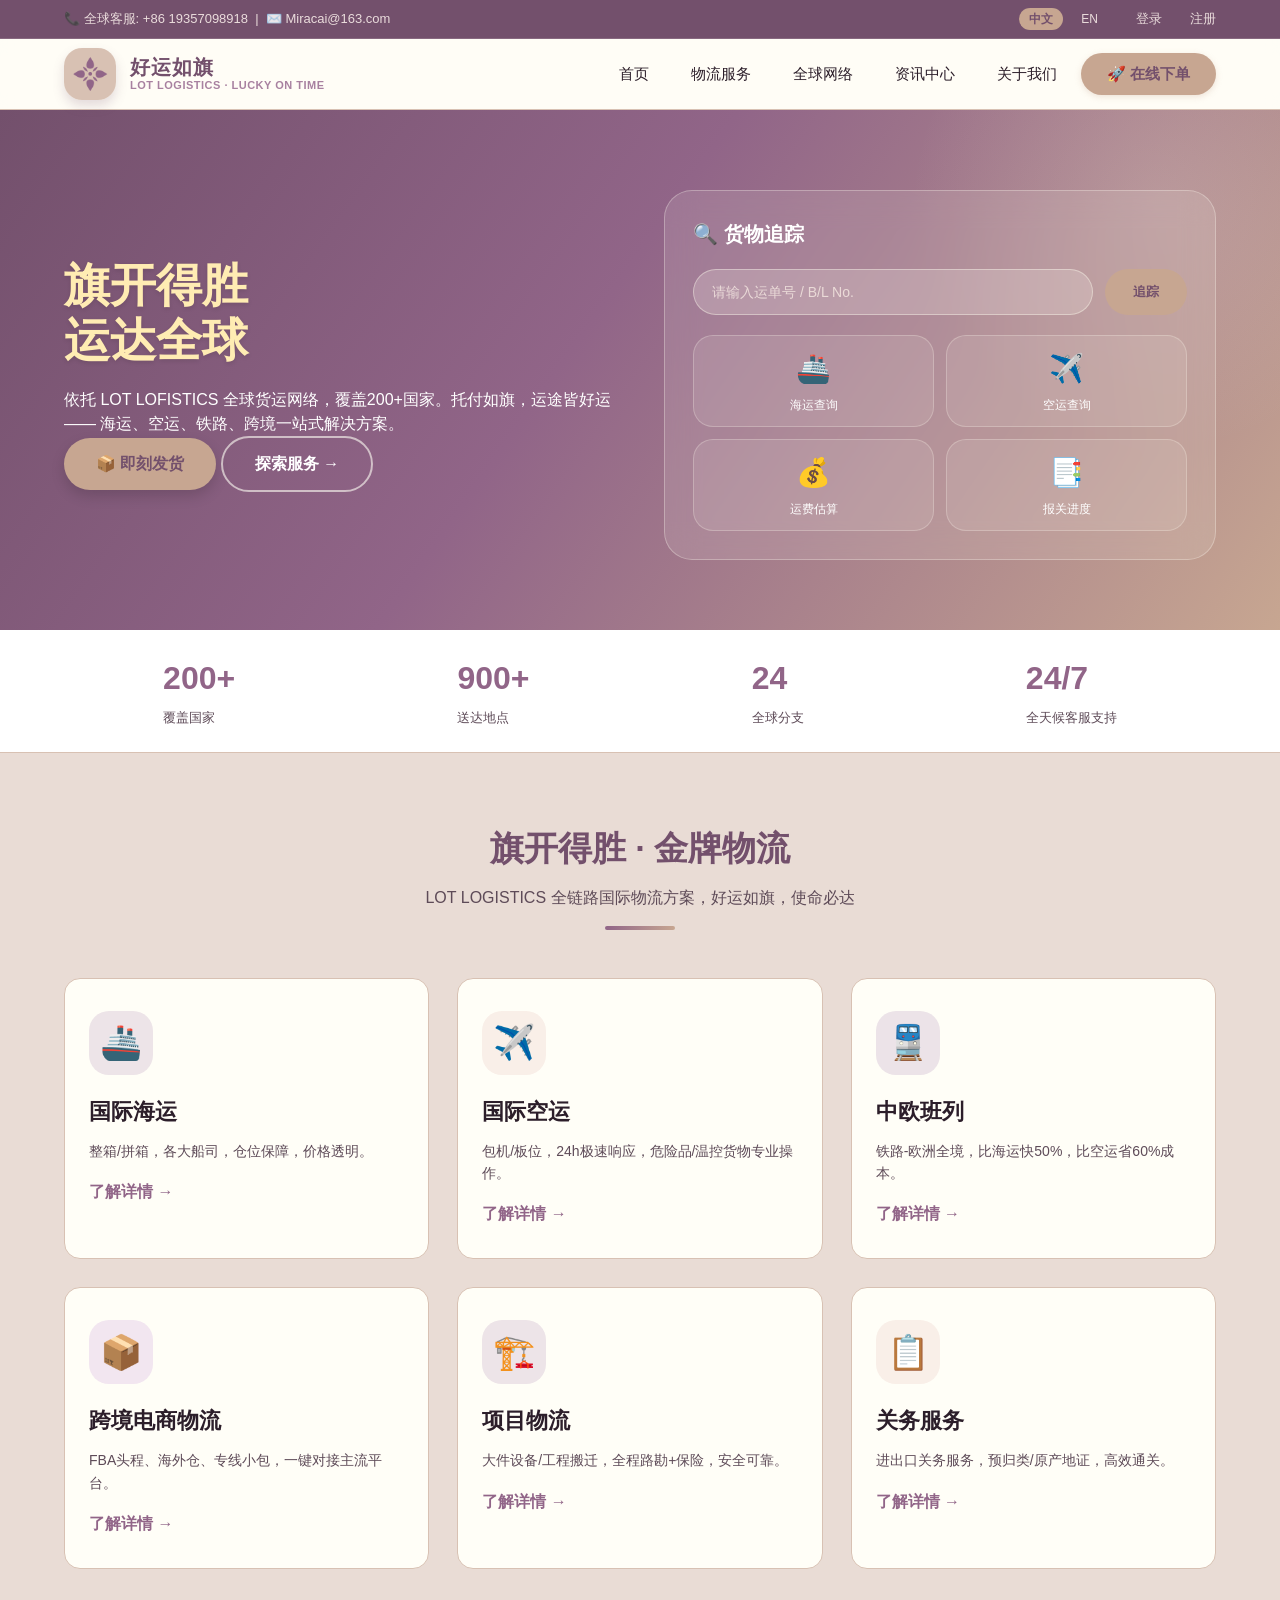
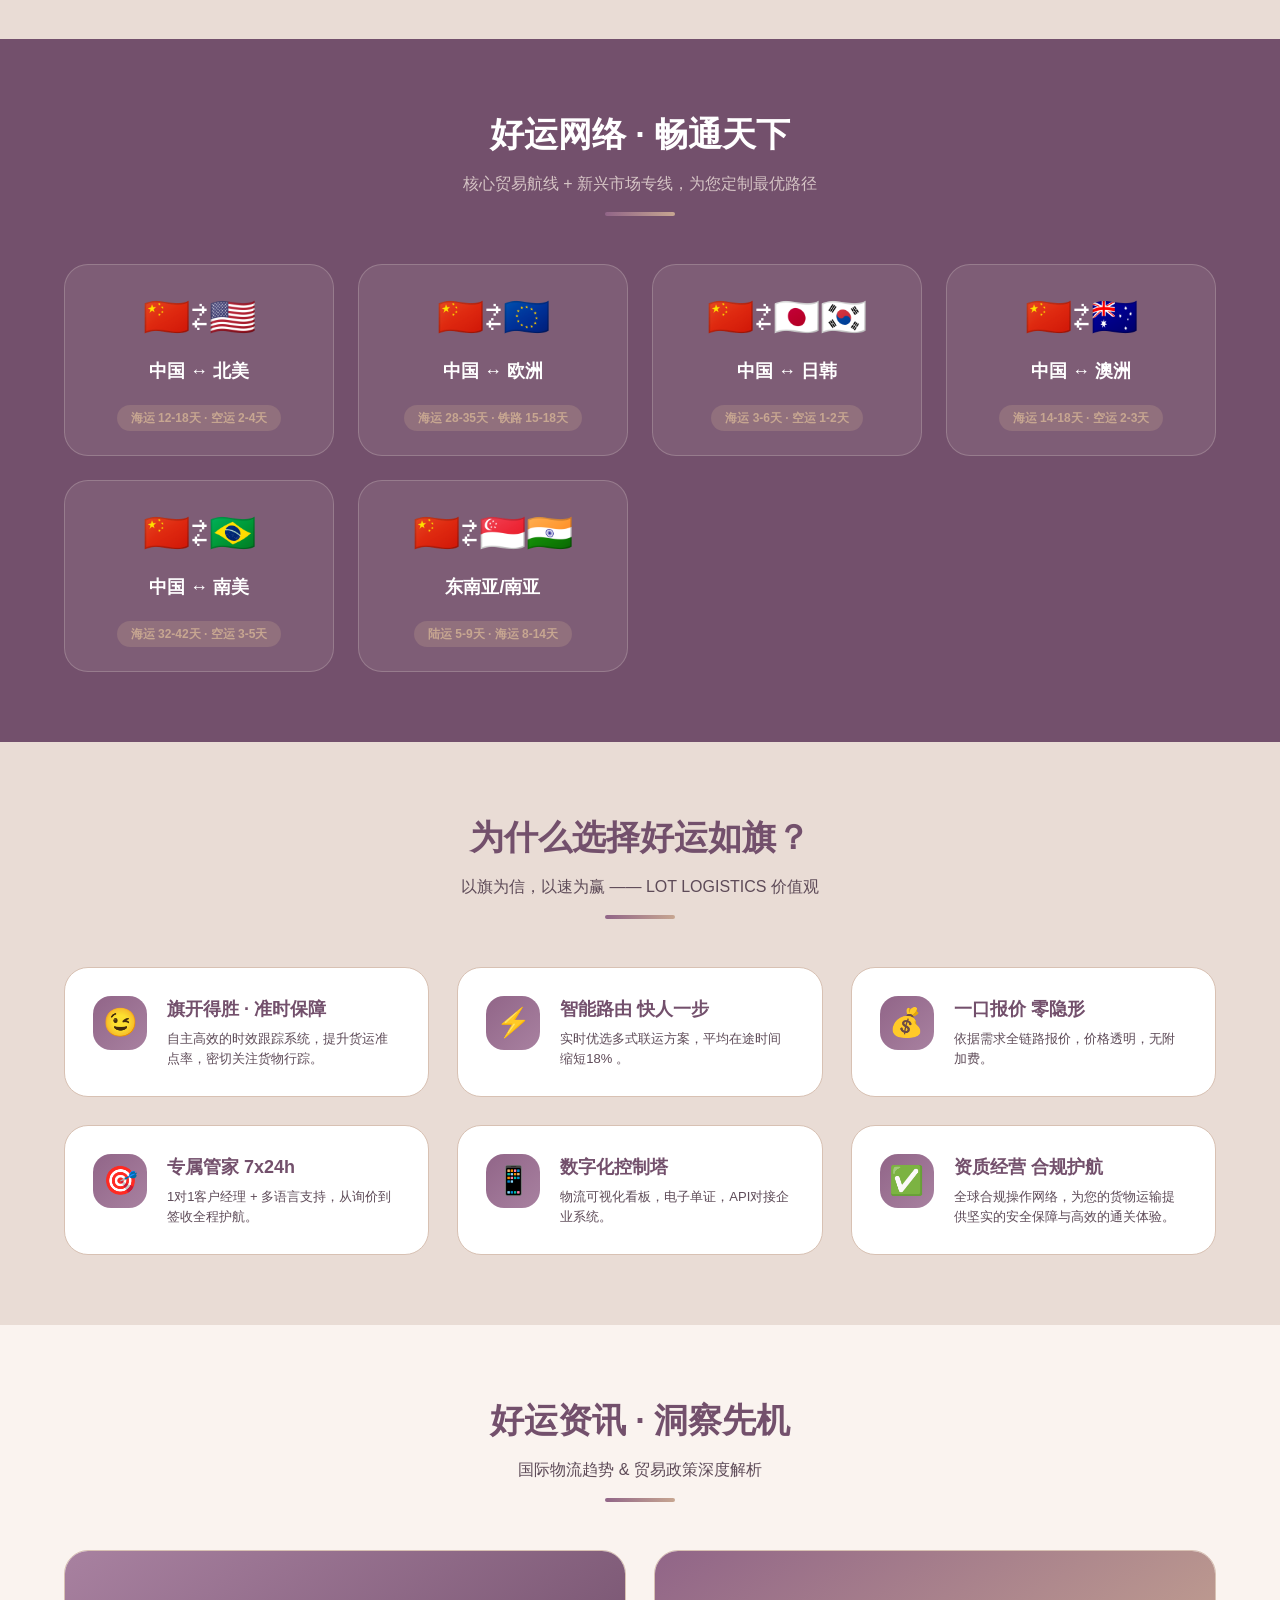
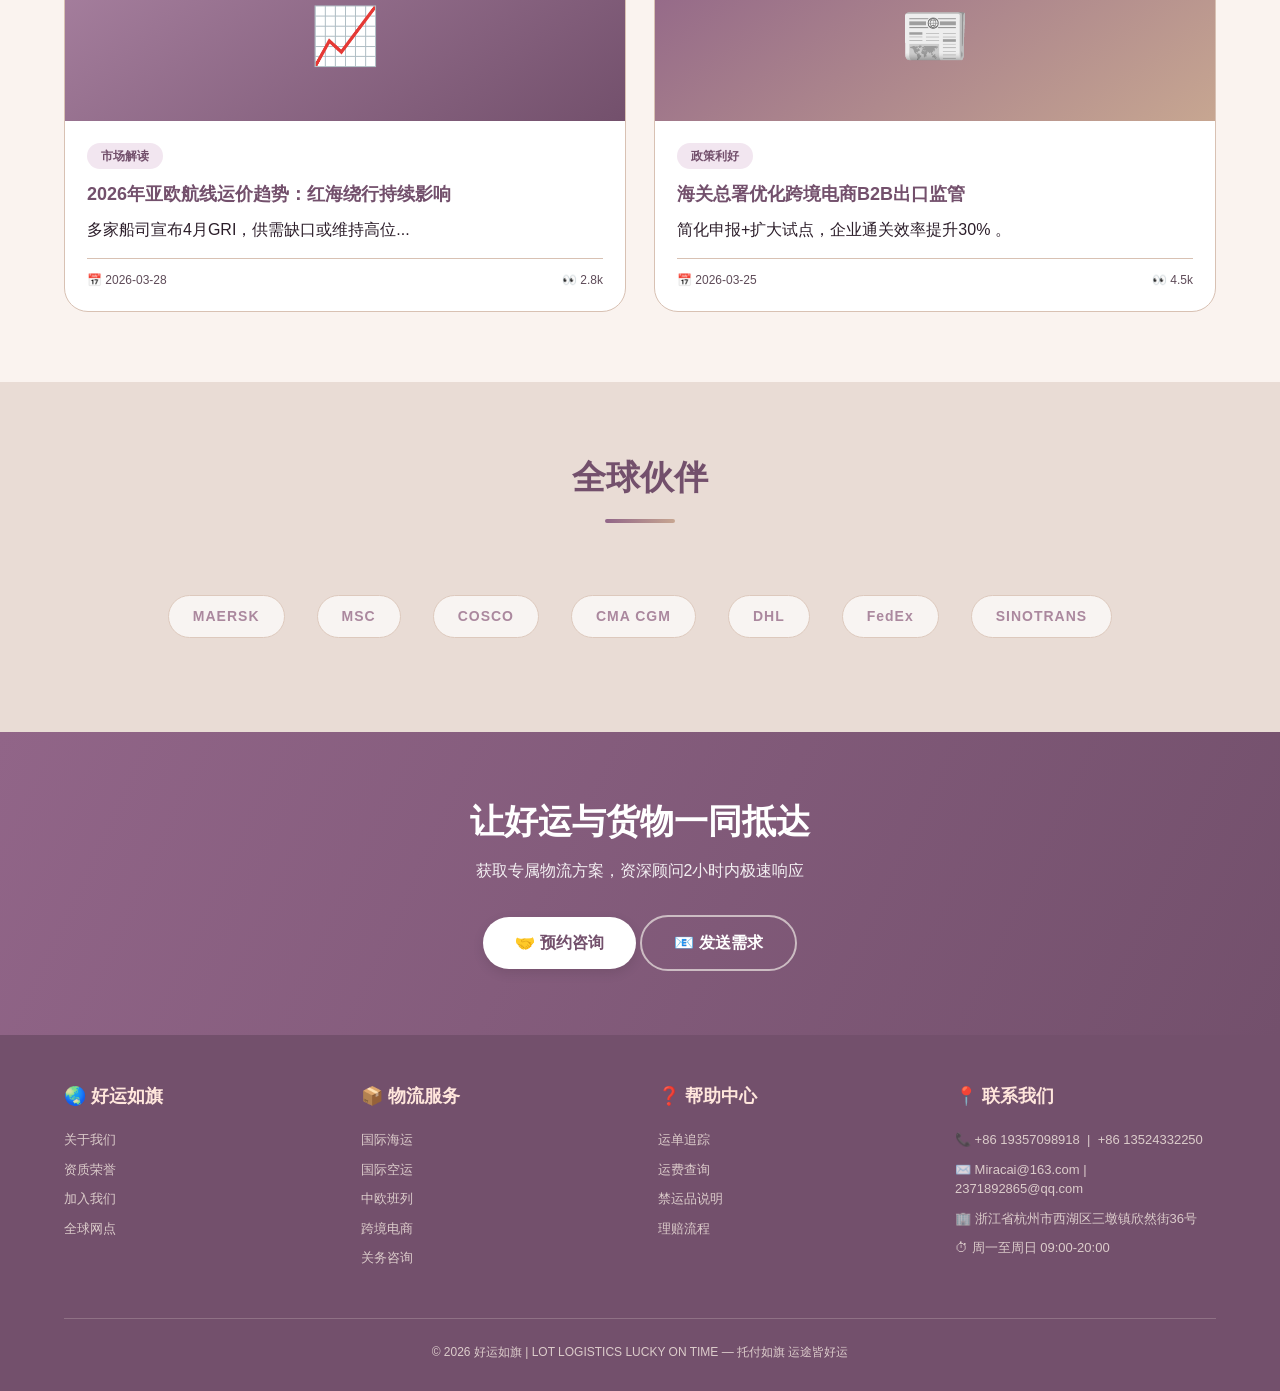
==== commit 8e417d22: "Fix typo in logistics description" ====
--- a/index.html
+++ b/index.html
@@ -50,7 +50,7 @@
   <div class="container">
     <div>
       <h1><span class="i18n-hero-line1" data-key="hero_line1">旗开得胜</span><br><span class="i18n-hero-line2" data-key="hero_line2">运达全球</span></h1>
-      <p class="i18n-hero-desc" data-key="hero_desc">依托 LOT LOFISTICS 全球货运网络，覆盖200+国家。托付如旗，运途皆好运 <br>—— 海运、空运、铁路、跨境一站式解决方案。</p>
+      <p class="i18n-hero-desc" data-key="hero_desc">依托 LOT LOGISTICS 全球货运网络，覆盖200+国家。托付如旗，运途皆好运 <br>—— 海运、空运、铁路、跨境一站式解决方案。</p>
       <div class="hero-btns">
         <a href="order.html" class="btn btn-primary i18n-hero-btn1" data-key="hero_btn1">📦 即刻发货</a>
         <a href="#services" class="btn btn-outline i18n-hero-btn2" data-key="hero_btn2">探索服务 →</a>
--- a/style.css
+++ b/style.css
@@ -1,10 +1,16 @@
-/* ========== 主题色：基于用户色板 ========== */
+/* ========== 全新主题色：基于用户提供的色板 ==========
+   主色板: #916588, #d8c1b3, #a881a0, #73506c, #e9dcd5, #c7a691
+   主色调: #73506c (深邃紫檀)
+   强调色: #916588 (玫瑰紫)
+   辅助暖色: #c7a691 (暖杏色)
+   浅背景: #e9dcd5 / #d8c1b3
+*/
 :root {
-  --primary: #73506c;
-  --accent: #916588;
-  --accent-light: #a881a0;
-  --warm: #c7a691;
-  --bg-light: #e9dcd5;
+  --primary: #73506c;      /* 深紫檀色 — 主品牌色 */
+  --accent: #916588;       /* 玫瑰紫 — 强调色 */
+  --accent-light: #a881a0; /* 淡紫罗兰 */
+  --warm: #c7a691;         /* 暖杏色 — 按钮/点缀 */
+  --bg-light: #e9dcd5;     /* 柔和米灰 */
   --card-bg: #fffef7;
   --text-dark: #2c1e2a;
   --text-muted: #5e4b58;
@@ -22,12 +28,17 @@
 .container { max-width: 1200px; margin: 0 auto; padding: 0 24px; }
 a { text-decoration: none; color: inherit; }
 
-/* 顶部条 */
+/* 顶部条 - 现在固定在顶部，和导航栏一样滚动时可见 */
 .top-bar {
   background: var(--primary);
   color: rgba(255,245,240,0.85);
   font-size: 13px;
   padding: 8px 0;
+  position: sticky;
+  top: 0;
+  z-index: 102;           /* 高于导航栏，确保在最上层 */
+  backdrop-filter: blur(2px);
+  border-bottom: 1px solid rgba(255,245,240,0.15);
 }
 .top-bar .container {
   display: flex;
@@ -57,15 +68,16 @@
 }
 .lang-switch span:not(.active):hover { background: rgba(255,255,240,0.2); }
 
-/* 导航栏 */
+/* 导航栏 — 移除原有的 top:0，改为通过 JS 动态设置 top 值（高度 = top-bar 高度） */
 .navbar {
   background: var(--card-bg);
   border-bottom: 1px solid var(--border-light);
   position: sticky;
-  top: 0;
-  z-index: 100;
+  /* top 值将由 JS 动态计算，确保紧贴 top-bar 下方 */
+  z-index: 101;
   backdrop-filter: blur(8px);
   background: rgba(255, 254, 247, 0.96);
+  transition: top 0.1s ease;
 }
 .navbar .container {
   display: flex;
@@ -73,21 +85,26 @@
   justify-content: space-between;
   height: 70px;
 }
+/* ----- 全新 LOGO 区域：好运如旗 + LOTLOGISTICS 图案 ----- */
 .logo {
   display: flex;
   align-items: center;
   gap: 14px;
+  text-decoration: none;
 }
 .logo-icon {
   width: 52px;
   height: 52px;
-  background: linear-gradient(145deg, var(--accent), var(--primary));
+  background-image: url('images/logo.png');
+  background-size: cover;
+  background-position: center;
+  background-repeat: no-repeat;
   border-radius: 18px;
-  display: flex;
-  align-items: center;
-  justify-content: center;
-  font-size: 28px;
   box-shadow: 0 6px 12px rgba(115,80,108,0.2);
+  transition: 0.2s;
+}
+.logo-icon span {
+display: none;
 }
 .logo-text {
   display: flex;
@@ -273,7 +290,396 @@
   color: var(--text-muted);
 }
 
-/* 页脚 */
+
+/* HERO 区 — 渐变采用色板 */
+.hero {
+  background: linear-gradient(125deg, #73506c 0%, #916588 45%, #c7a691 100%);
+  color: white;
+  padding: 80px 0 70px;
+  position: relative;
+  overflow: hidden;
+}
+.hero::before {
+  content: '';
+  position: absolute;
+  top: -30%;
+  right: -10%;
+  width: 500px;
+  height: 500px;
+  background: radial-gradient(circle, rgba(233,220,213,0.2) 0%, transparent 70%);
+  border-radius: 50%;
+}
+.hero .container {
+  position: relative;
+  z-index: 2;
+  display: grid;
+  grid-template-columns: 1fr 1fr;
+  gap: 48px;
+  align-items: center;
+}
+.hero h1 {
+  font-size: 46px;
+  font-weight: 800;
+  line-height: 1.2;
+  margin-bottom: 20px;
+}
+.hero h1 span {
+  color: #ffecb3;
+  text-shadow: 0 2px 4px rgba(0,0,0,0.1);
+}
+.hero > p {
+  font-size: 18px;
+  opacity: 0.92;
+  margin-bottom: 32px;
+}
+.btn {
+  display: inline-flex;
+  align-items: center;
+  gap: 10px;
+  padding: 14px 32px;
+  border-radius: 60px;
+  font-size: 16px;
+  font-weight: 700;
+  border: none;
+  cursor: pointer;
+  transition: 0.2s;
+}
+.btn-primary {
+  background: var(--warm);
+  color: var(--primary);
+  box-shadow: 0 6px 14px rgba(0,0,0,0.15);
+}
+.btn-primary:hover {
+  background: #f0bc9a;
+  transform: translateY(-3px);
+}
+.btn-outline {
+  background: transparent;
+  border: 2px solid rgba(255,255,245,0.6);
+  color: white;
+}
+.btn-outline:hover {
+  background: rgba(255,255,240,0.15);
+  border-color: white;
+}
+.hero-card {
+  background: rgba(255, 250, 240, 0.12);
+  backdrop-filter: blur(16px);
+  border: 1px solid rgba(255,250,240,0.3);
+  border-radius: 28px;
+  padding: 28px;
+}
+.hero-card h3 {
+  font-size: 20px;
+  margin-bottom: 20px;
+  display: flex;
+  align-items: center;
+  gap: 8px;
+}
+.tracking-input {
+  display: flex;
+  gap: 12px;
+  margin-bottom: 20px;
+}
+.tracking-input input {
+  flex: 1;
+  padding: 14px 18px;
+  border-radius: 60px;
+  border: 1px solid rgba(255,255,240,0.4);
+  background: rgba(255,250,240,0.2);
+  color: white;
+  font-size: 14px;
+  outline: none;
+}
+.tracking-input input::placeholder { color: rgba(255,245,235,0.7); }
+.tracking-input button {
+  padding: 12px 28px;
+  background: var(--warm);
+  border: none;
+  border-radius: 60px;
+  font-weight: 700;
+  color: var(--primary);
+  cursor: pointer;
+}
+.quick-services {
+  display: grid;
+  grid-template-columns: 1fr 1fr;
+  gap: 12px;
+}
+.quick-service {
+  background: rgba(255,255,240,0.1);
+  border: 1px solid rgba(255,250,240,0.25);
+  border-radius: 20px;
+  padding: 12px;
+  text-align: center;
+  transition: 0.2s;
+}
+.quick-service:hover {
+  background: rgba(255,245,230,0.25);
+  transform: translateY(-3px);
+}
+.quick-service .icon { font-size: 28px; margin-bottom: 6px; }
+.quick-service .label { font-size: 12px; font-weight: 500; }
+
+/* 数据条 */
+.stats-bar {
+  background: white;
+  border-bottom: 1px solid var(--border-light);
+  padding: 24px 0;
+}
+.stats-bar .container {
+  display: flex;
+  justify-content: space-around;
+  flex-wrap: wrap;
+  gap: 24px;
+}
+.stat-num {
+  font-size: 32px;
+  font-weight: 800;
+  color: var(--accent);
+}
+.stat-label {
+  font-size: 13px;
+  color: var(--text-muted);
+  margin-top: 6px;
+}
+
+/* 通用区块 */
+.section { padding: 70px 0; }
+.section-header {
+  text-align: center;
+  margin-bottom: 48px;
+}
+.section-header h2 {
+  font-size: 34px;
+  font-weight: 800;
+  color: var(--primary);
+  margin-bottom: 12px;
+}
+.section-header p {
+  color: var(--text-muted);
+  font-size: 16px;
+  max-width: 600px;
+  margin: 0 auto;
+}
+.section-header .line {
+  width: 70px;
+  height: 4px;
+  background: linear-gradient(90deg, var(--accent), var(--warm));
+  border-radius: 4px;
+  margin: 16px auto 0;
+}
+
+/* 服务卡片 */
+.services-grid {
+  display: grid;
+  grid-template-columns: repeat(auto-fit, minmax(280px, 1fr));
+  gap: 28px;
+}
+.service-card {
+  background: var(--card-bg);
+  border-radius: var(--radius);
+  padding: 32px 24px;
+  border: 1px solid var(--border-light);
+  transition: 0.25s ease;
+}
+.service-card:hover {
+  transform: translateY(-8px);
+  box-shadow: var(--shadow);
+  border-color: var(--accent-light);
+}
+.service-icon {
+  width: 64px;
+  height: 64px;
+  border-radius: 20px;
+  display: flex;
+  align-items: center;
+  justify-content: center;
+  font-size: 34px;
+  margin-bottom: 20px;
+}
+.si-blue { background: #ede4e8; color: #73506c; }
+.si-orange { background: #f9efe8; color: #c7a691; }
+.si-green { background: #ece3e8; color: #a881a0; }
+.si-purple { background: #f2e6f0; color: #916588; }
+.service-card h3 {
+  font-size: 22px;
+  font-weight: 700;
+  margin-bottom: 12px;
+}
+.service-card p {
+  font-size: 14px;
+  color: var(--text-muted);
+  line-height: 1.6;
+}
+.learn-more {
+  display: inline-flex;
+  align-items: center;
+  gap: 6px;
+  margin-top: 18px;
+  color: var(--accent);
+  font-weight: 600;
+}
+
+/* 全球路线 (深色背景) */
+.routes-section {
+  background: var(--primary);
+  color: white;
+}
+.routes-section .section-header h2 { color: white; }
+.routes-section .section-header p { color: rgba(255,245,235,0.7); }
+.routes-grid {
+  display: grid;
+  grid-template-columns: repeat(auto-fit, minmax(220px, 1fr));
+  gap: 24px;
+}
+.route-card {
+  background: rgba(255,245,235,0.08);
+  border: 1px solid rgba(255,245,235,0.2);
+  border-radius: 24px;
+  padding: 24px;
+  text-align: center;
+  transition: 0.2s;
+}
+.route-card:hover {
+  background: rgba(255,240,225,0.16);
+  transform: translateY(-5px);
+}
+.route-card .flag { font-size: 38px; margin-bottom: 12px; }
+.route-card h4 { font-size: 18px; margin-bottom: 6px; }
+.route-card p { font-size: 12px; opacity: 0.7; }
+.route-card .time {
+  display: inline-block;
+  background: rgba(199,166,145,0.25);
+  color: var(--warm);
+  padding: 4px 14px;
+  border-radius: 30px;
+  font-size: 12px;
+  font-weight: 600;
+  margin-top: 14px;
+}
+
+/* 为什么选择我们 */
+.why-grid {
+  display: grid;
+  grid-template-columns: repeat(auto-fit, minmax(280px, 1fr));
+  gap: 28px;
+}
+.why-card {
+  display: flex;
+  gap: 20px;
+  padding: 28px;
+  background: white;
+  border-radius: 24px;
+  border: 1px solid var(--border-light);
+  transition: 0.2s;
+}
+.why-card:hover { box-shadow: 0 12px 20px rgba(115,80,108,0.08); }
+.why-icon {
+  width: 54px;
+  height: 54px;
+  border-radius: 18px;
+  background: linear-gradient(135deg, var(--accent), var(--accent-light));
+  display: flex;
+  align-items: center;
+  justify-content: center;
+  font-size: 28px;
+  flex-shrink: 0;
+  color: white;
+}
+.why-card h4 { font-size: 18px; font-weight: 800; margin-bottom: 6px; color: var(--primary); }
+.why-card p { font-size: 13px; color: var(--text-muted); }
+
+/* 资讯 */
+.news-grid {
+  display: grid;
+  grid-template-columns: repeat(auto-fit, minmax(300px, 1fr));
+  gap: 28px;
+}
+.news-card {
+  background: white;
+  border-radius: 24px;
+  overflow: hidden;
+  border: 1px solid var(--border-light);
+  transition: 0.2s;
+}
+.news-card:hover { transform: translateY(-5px); box-shadow: var(--shadow); }
+.news-img {
+  height: 170px;
+  display: flex;
+  align-items: center;
+  justify-content: center;
+  font-size: 56px;
+}
+.ni-1 { background: linear-gradient(145deg, #a881a0, #73506c); }
+.ni-2 { background: linear-gradient(145deg, #916588, #c7a691); }
+.ni-3 { background: linear-gradient(145deg, #73506c, #a881a0); }
+.news-body { padding: 22px; }
+.news-tag {
+  display: inline-block;
+  background: #f2e6f0;
+  color: #73506c;
+  padding: 4px 14px;
+  border-radius: 30px;
+  font-size: 12px;
+  font-weight: 700;
+  margin-bottom: 12px;
+}
+.news-card h3 {
+  font-size: 18px;
+  font-weight: 700;
+  margin-bottom: 10px;
+  color: var(--primary);
+}
+.news-card > p { font-size: 13px; color: var(--text-muted); }
+.news-meta {
+  display: flex;
+  justify-content: space-between;
+  margin-top: 16px;
+  padding-top: 12px;
+  border-top: 1px solid var(--border-light);
+  font-size: 12px;
+  color: var(--text-muted);
+}
+
+/* 合作伙伴 */
+.partners-bar {
+  display: flex;
+  justify-content: center;
+  align-items: center;
+  gap: 32px;
+  flex-wrap: wrap;
+  padding: 24px 0;
+  opacity: 0.7;
+}
+.partner-logo {
+  font-size: 14px;
+  font-weight: 700;
+  background: white;
+  padding: 10px 24px;
+  border-radius: 60px;
+  color: var(--accent);
+  border: 1px solid var(--border-light);
+  letter-spacing: 1px;
+}
+
+/* CTA 区 */
+.cta-section {
+  background: linear-gradient(115deg, #916588, #73506c);
+  color: white;
+  text-align: center;
+  padding: 64px 0;
+}
+.cta-section h2 { font-size: 34px; font-weight: 800; margin-bottom: 12px; }
+.cta-section p { font-size: 16px; opacity: 0.9; margin-bottom: 32px; max-width: 520px; margin-left: auto; margin-right: auto; }
+.btn-white {
+  background: white;
+  color: var(--primary);
+  box-shadow: 0 4px 12px rgba(0,0,0,0.1);
+}
+.btn-white:hover { background: #f9efea; transform: translateY(-3px); }
+
+/* 页脚 - 完全移除下划线 */
 .footer {
   background: var(--primary);
   color: rgba(255,245,235,0.75);
@@ -293,7 +699,10 @@
 }
 .footer ul { list-style: none; }
 .footer li { margin-bottom: 10px; font-size: 13px; }
-.footer li a:hover { color: var(--warm); text-decoration: none; }
+.footer li a:hover { 
+  color: var(--warm); 
+  text-decoration: none;
+}
 .footer-bottom {
   border-top: 1px solid rgba(255,245,235,0.2);
   padding-top: 24px;
@@ -303,6 +712,8 @@
 
 /* 响应式 */
 @media (max-width: 768px) {
+  .hero .container { grid-template-columns: 1fr; text-align: center; }
+  .hero h1 { font-size: 32px; }
   .nav-links {
     display: none;
     flex-direction: column;
@@ -319,7 +730,31 @@
   .nav-links.show { display: flex; }
   .nav-links a { width: 100%; text-align: center; padding: 12px; }
   .mobile-toggle { display: block; }
+  .stats-bar .container { gap: 20px; }
+  .tracking-input { flex-wrap: wrap; }
+  .tracking-input button { width: 100%; }
+  .hero-card { padding: 20px; }
 }
 @media (min-width: 769px) {
   .nav-links { display: flex !important; }
 }
+
+/* 为所有可能作为锚点目标的 section / div 设置滚动偏移，避免被固定头部遮挡 */
+#services, #routes, #about, #news,
+.service-card, .route-card, .why-card, .news-card,
+.hero, .stats-bar, .cta-section,
+[class*="section"] {
+  scroll-margin-top: 110px;  /* 根据实际头部高度调整，一般等于 top-bar + navbar 总高度 */
+}
+
+/* 或者为了更广泛的兼容，使用 :target */
+:target {
+  scroll-margin-top: 110px;
+}
+
+/* 如果 top-bar 和 navbar 都是固定/粘性，确保滚动偏移量足够 */
+@media (max-width: 768px) {
+  html {
+    scroll-padding-top: 90px;  /* 移动端头部可能更小 */
+  }
+}
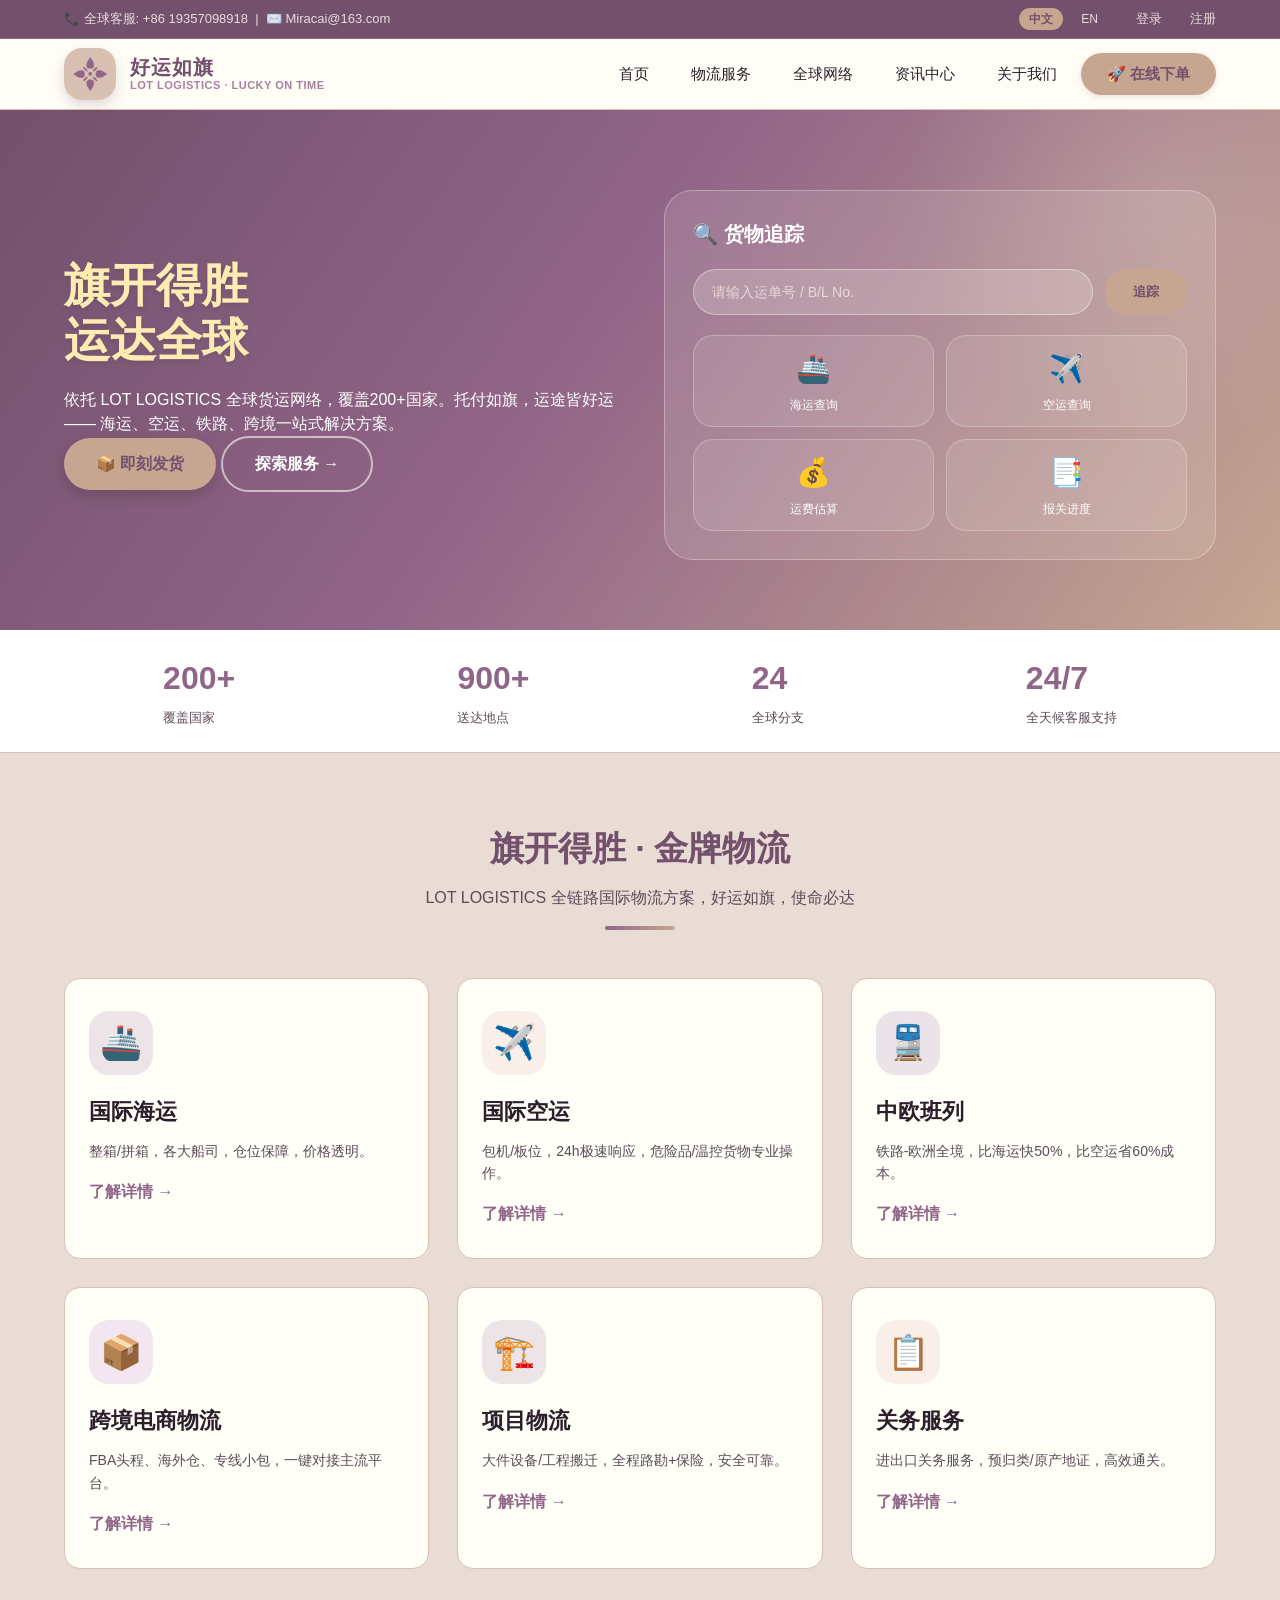
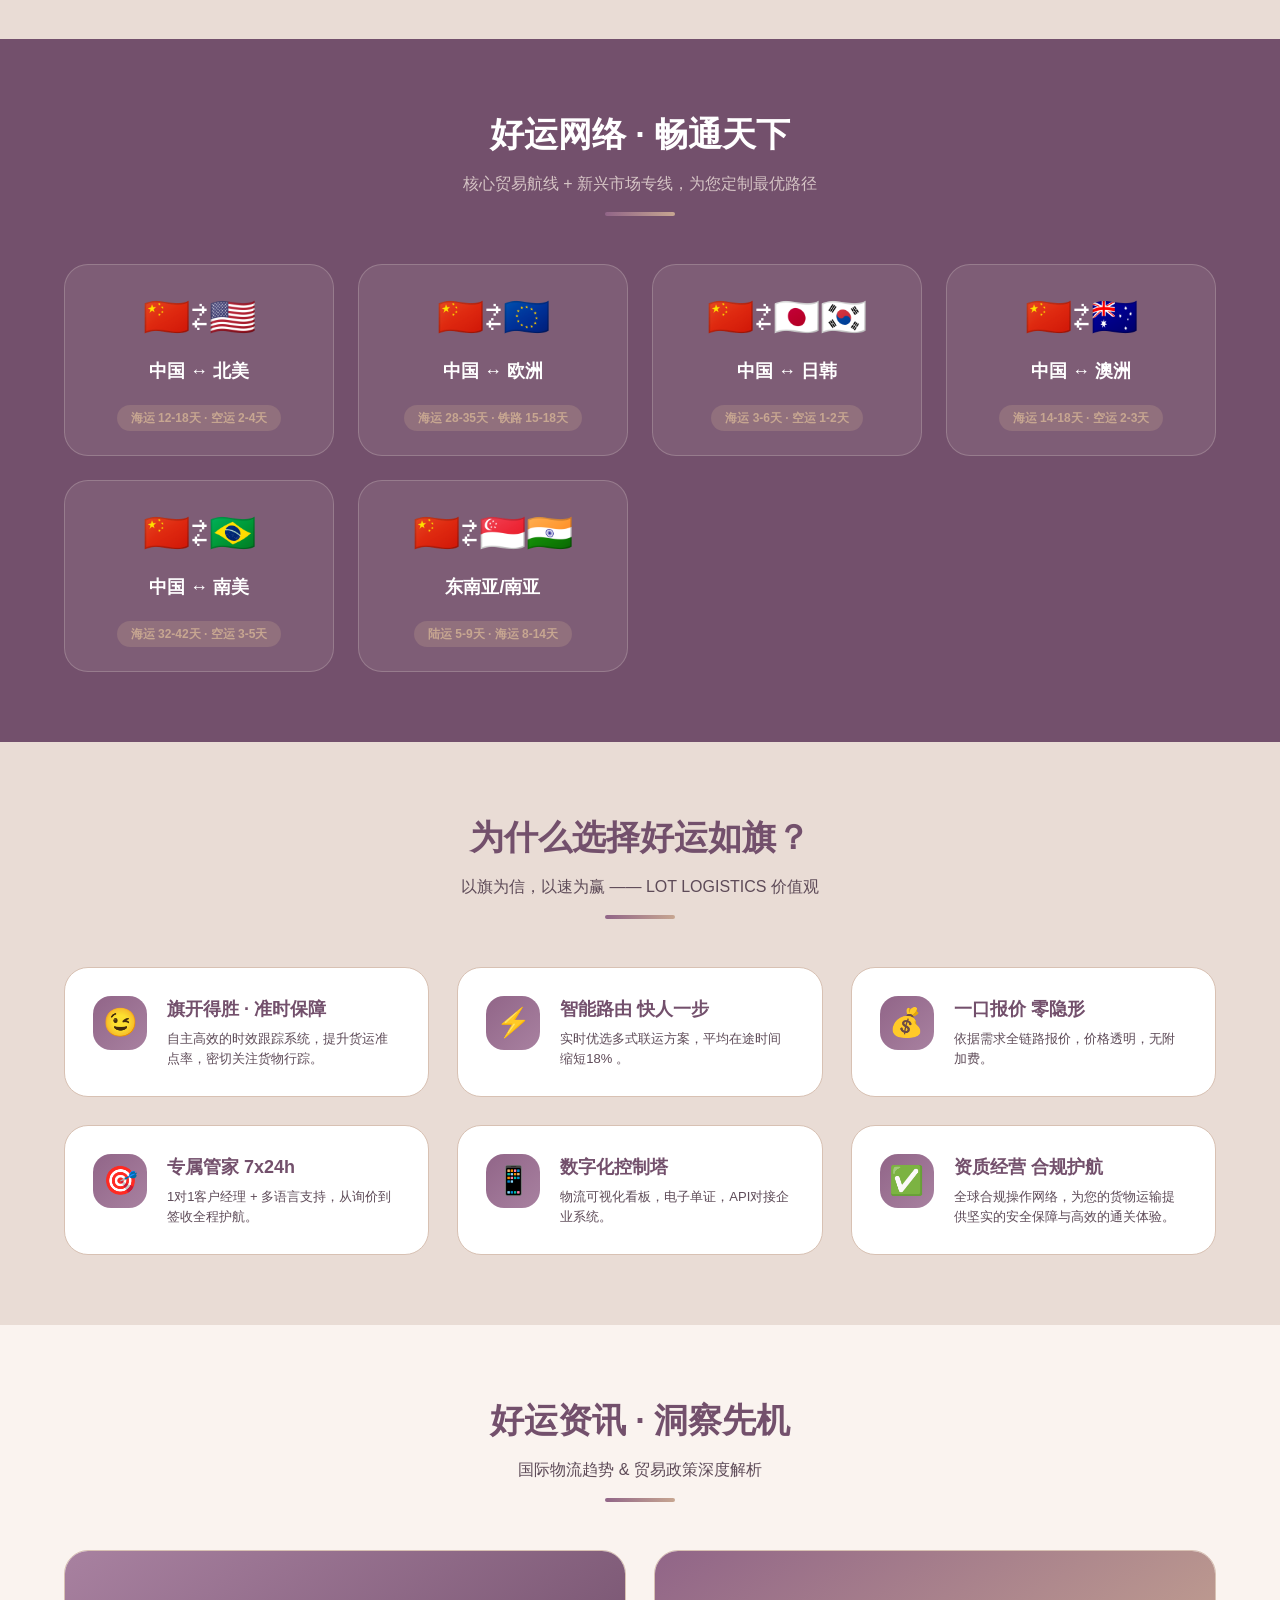
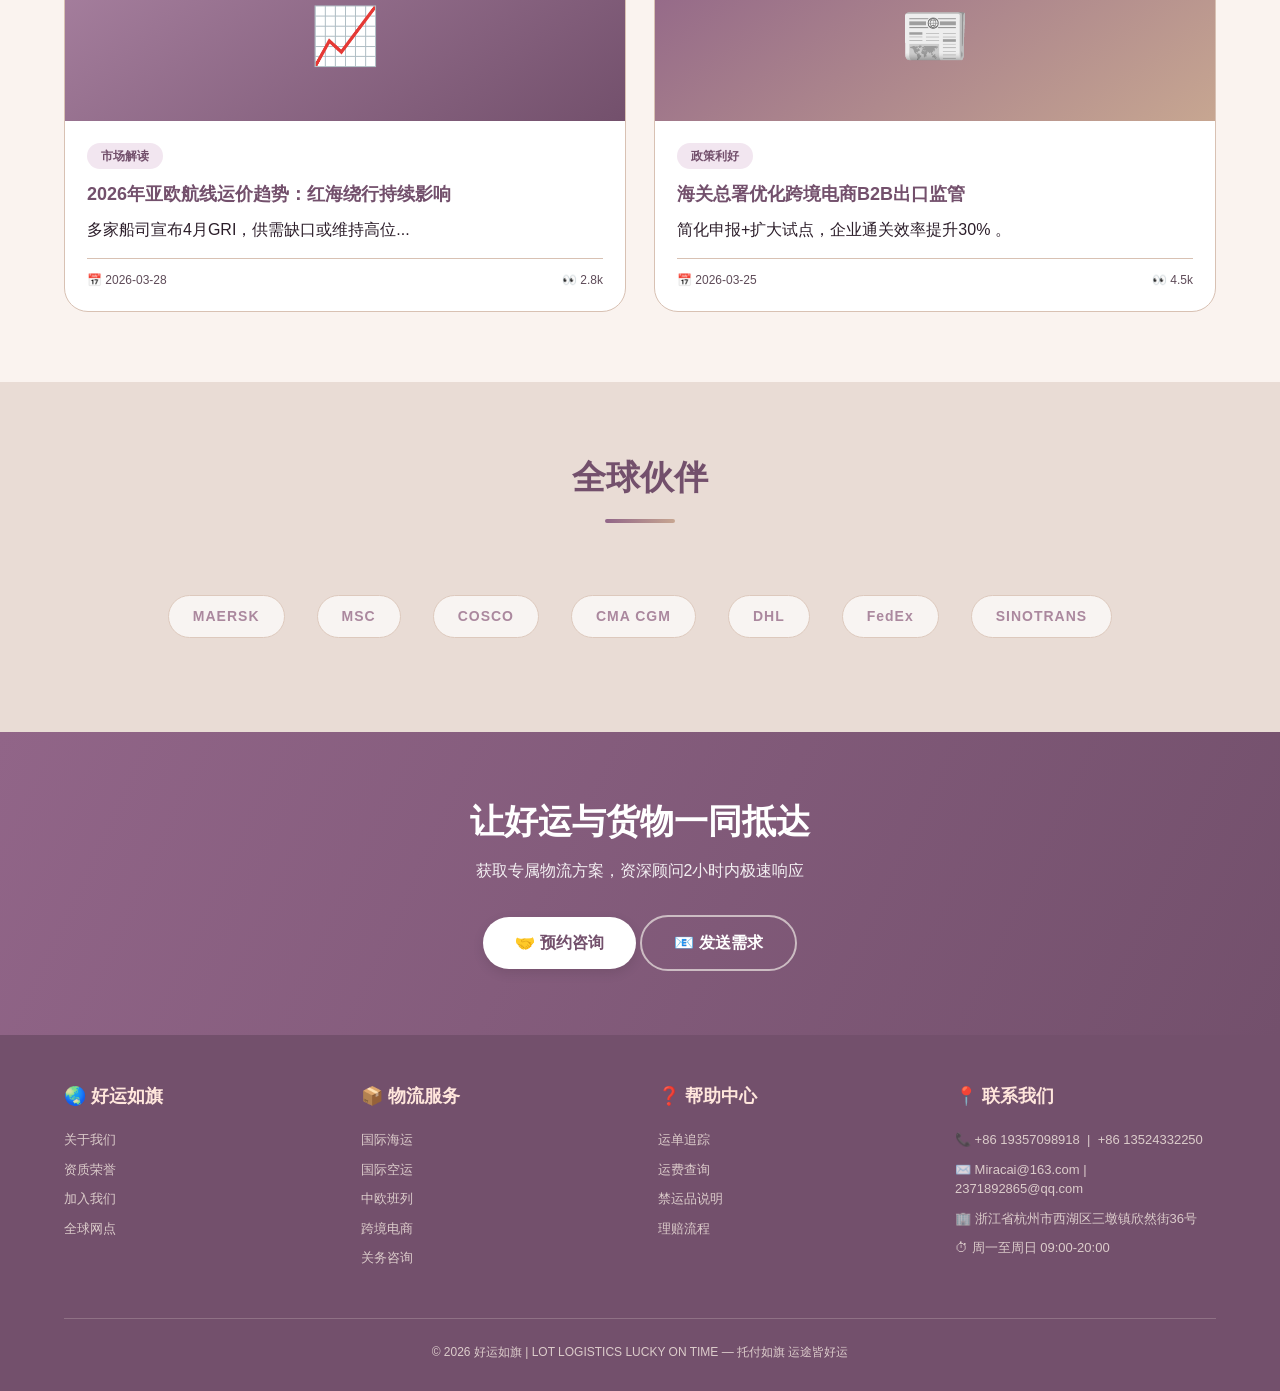
==== commit b8d36635: "Fix typo in hero_desc text" ====
--- a/index.html
+++ b/index.html
@@ -201,7 +201,7 @@
     logo_ch: "好运如旗",
     nav_home: "首页", nav_services: "物流服务", nav_network: "全球网络", nav_news: "资讯中心", nav_about: "关于我们", nav_order: "🚀 在线下单",
     hero_line1: "旗开得胜", hero_line2: "运达全球",
-    hero_desc: "依托 LOT LOFISTICS 全球货运网络，覆盖200+国家。托付如旗，运途皆好运 —— 海运、空运、铁路、跨境一站式解决方案。",
+    hero_desc: "依托 LOT LOGISTICS 全球货运网络，覆盖200+国家。托付如旗，运途皆好运 —— 海运、空运、铁路、跨境一站式解决方案。",
     hero_btn1: "📦 即刻发货", hero_btn2: "探索服务 →",
     track_title: "🔍 货物追踪 ", track_placeholder: "请输入运单号 / B/L No.", track_btn: "追踪",
     qsea: "海运查询", qair: "空运查询", qcost: "运费估算", qcustom: "报关进度",
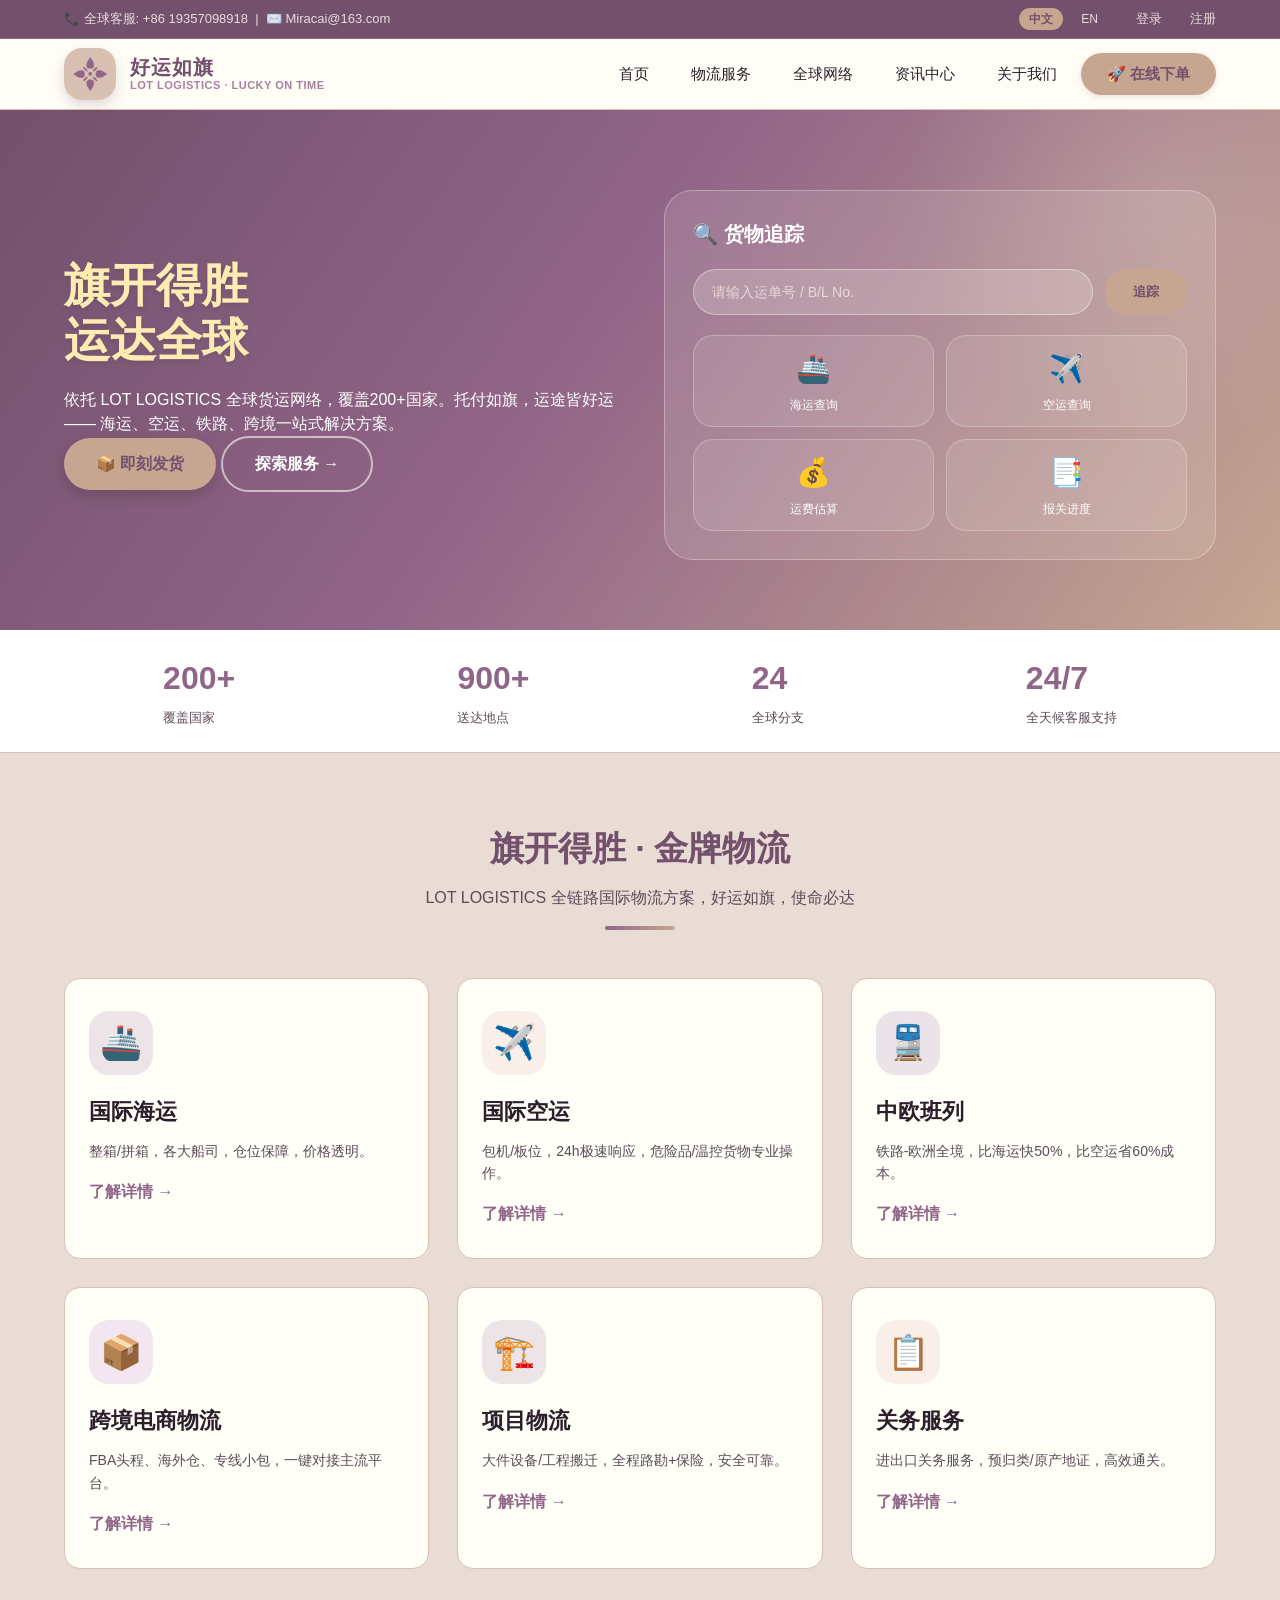
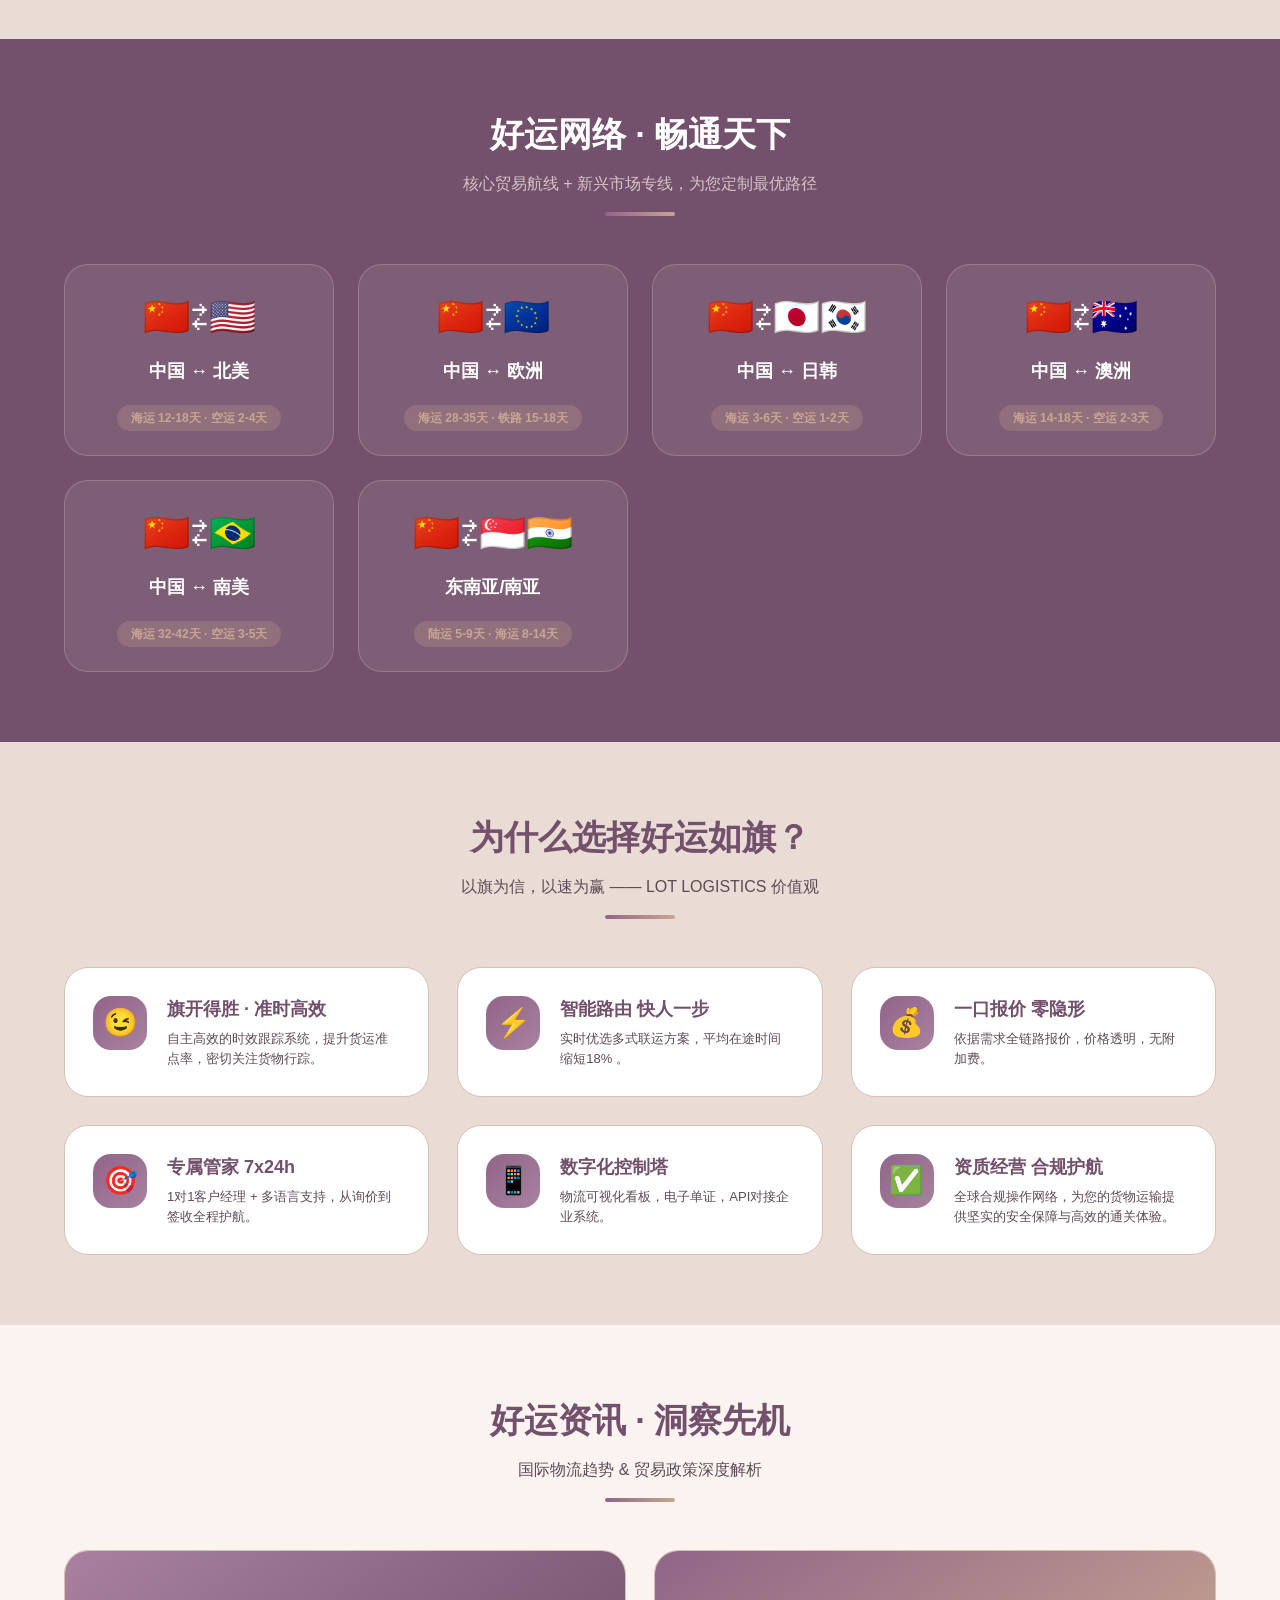
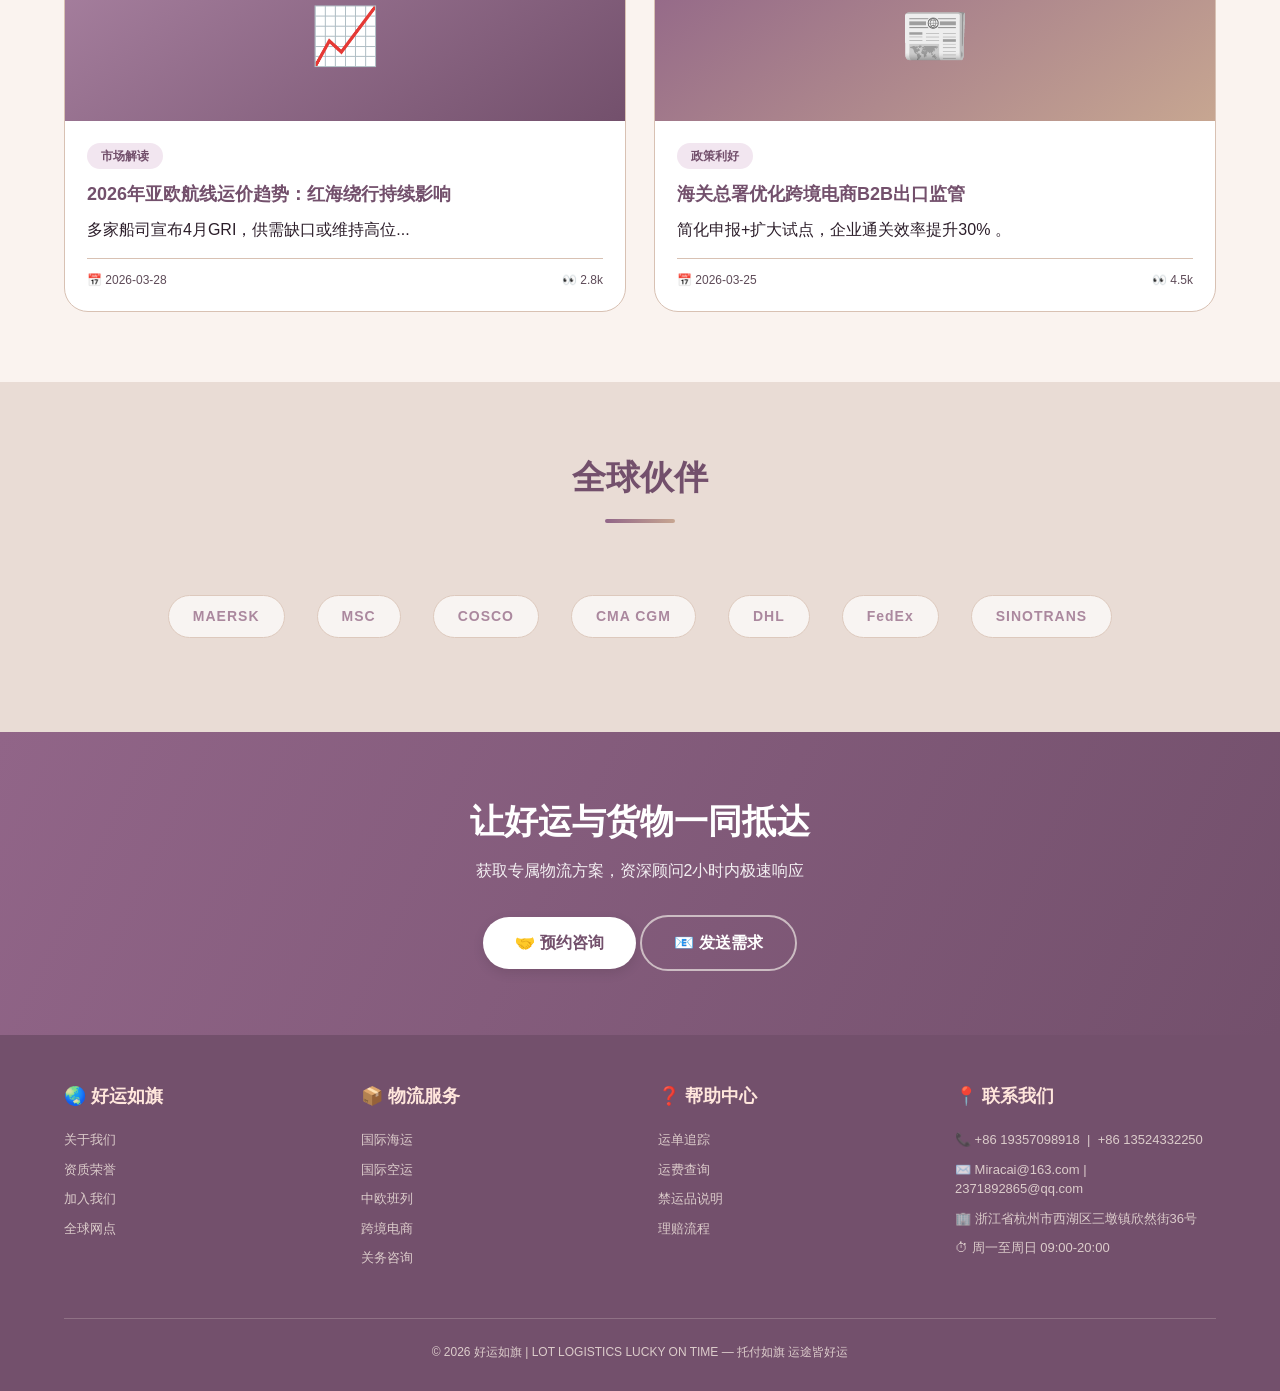
==== commit 6b6501b4: "Update text for timely delivery and efficiency" ====
--- a/index.html
+++ b/index.html
@@ -129,7 +129,7 @@
       <div class="line"></div>
     </div>
     <div class="why-grid">
-      <div class="why-card"><div class="why-icon">😉</div><div><h4 class="i18n-w1" data-key="w1">旗开得胜 · 准时送达</h4><p class="i18n-w1d" data-key="w1d">选择我们，就是选择旗开得胜的开始，我们全力以赴，确保您的每一份期待都准时送达。</p></div></div>
+      <div class="why-card"><div class="why-icon">😉</div><div><h4 class="i18n-w1" data-key="w1">旗开得胜 · 准时高效</h4><p class="i18n-w1d" data-key="w1d">选择我们，就是选择旗开得胜的开始，我们全力以赴，确保您的每一份期待都准时送达。</p></div></div>
       <div class="why-card"><div class="why-icon">⚡</div><div><h4 class="i18n-w2" data-key="w2">智能路由 快人一步</h4><p class="i18n-w2d" data-key="w2d">实时优选多式联运方案，平均在途时间缩短18% 。</p></div></div>
       <div class="why-card"><div class="why-icon">💰</div><div><h4 class="i18n-w3" data-key="w3">一口报价 零隐形</h4><p class="i18n-w3d" data-key="w3d">依据需求全链路报价，价格透明，无附加费。</p></div></div>
       <div class="why-card"><div class="why-icon">🎯</div><div><h4 class="i18n-w4" data-key="w4">专属管家 7x24h</h4><p class="i18n-w4d" data-key="w4d">1对1客户经理 + 多语言支持，从询价到签收全程护航。</p></div></div>
@@ -222,7 +222,7 @@
     rt5: "中国 ↔ 南美", rt5d: "深圳/宁波 → 桑托斯", rt5t: "海运 32-42天 · 空运 3-5天",
     rt6: "东南亚/南亚", rt6d: "昆明/广州 → 新加坡/孟买", rt6t: "陆运 5-9天 · 海运 8-14天",
     why_title: "为什么选择好运如旗？", why_sub: "以旗为信，以速为赢 —— LOT LOGISTICS 价值观",
-    w1: "旗开得胜 · 准时保障", w1d: "自主高效的时效跟踪系统，提升货运准点率，密切关注货物行踪。",
+    w1: "旗开得胜 · 准时高效", w1d: "自主高效的时效跟踪系统，提升货运准点率，密切关注货物行踪。",
     w2: "智能路由 快人一步", w2d: "实时优选多式联运方案，平均在途时间缩短18% 。",
     w3: "一口报价 零隐形", w3d: "依据需求全链路报价，价格透明，无附加费。",
     w4: "专属管家 7x24h", w4d: "1对1客户经理 + 多语言支持，从询价到签收全程护航。",
@@ -266,7 +266,7 @@
     rt5: "China ↔ South America", rt5d: "Shenzhen/Ningbo → Santos", rt5t: "Sea 32-42d · Air 3-5d",
     rt6: "SE Asia / South Asia", rt6d: "Kunming/Guangzhou → Singapore/Mumbai", rt6t: "Truck 5-9d · Sea 8-14d",
     why_title: "Why us?", why_sub: "Trust & Speed — LOTLOGISTICS core values",
-    w1: "On-time Guarantee", w1d: "An independent and efficient time tracking system improves the on-time delivery rate of freight and closely monitors the whereabouts of goods.",
+    w1: "Timely and efficient", w1d: "An independent and efficient time tracking system improves the on-time delivery rate of freight and closely monitors the whereabouts of goods.",
     w2: "Smart Routing", w2d: "Multi-modal optimization, average transit time reduced by 18%.",
     w3: "Transparent Pricing", w3d: "Based on demand, provide a full chain quotation with transparent prices and no additional fees.",
     w4: "Dedicated Concierge", w4d: "1-on-1 account manager, 24/7 multi-lingual support.",
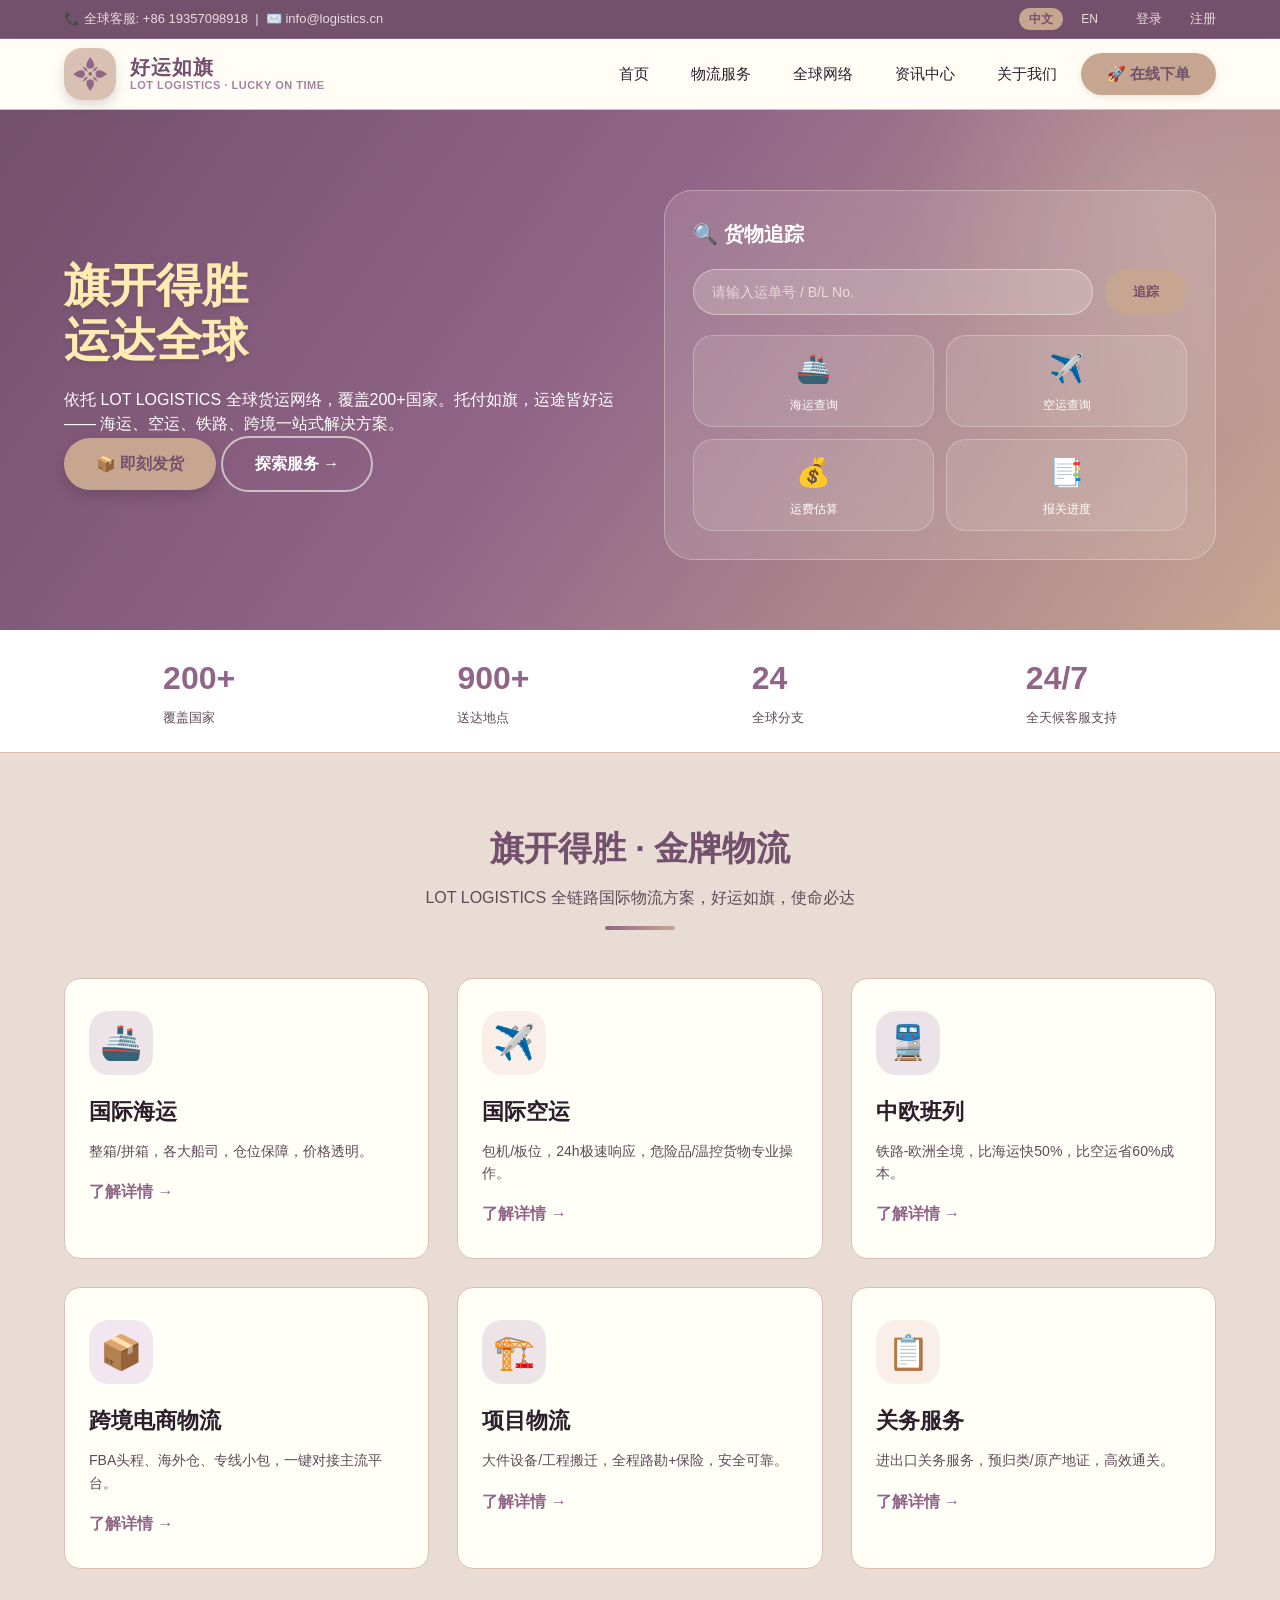
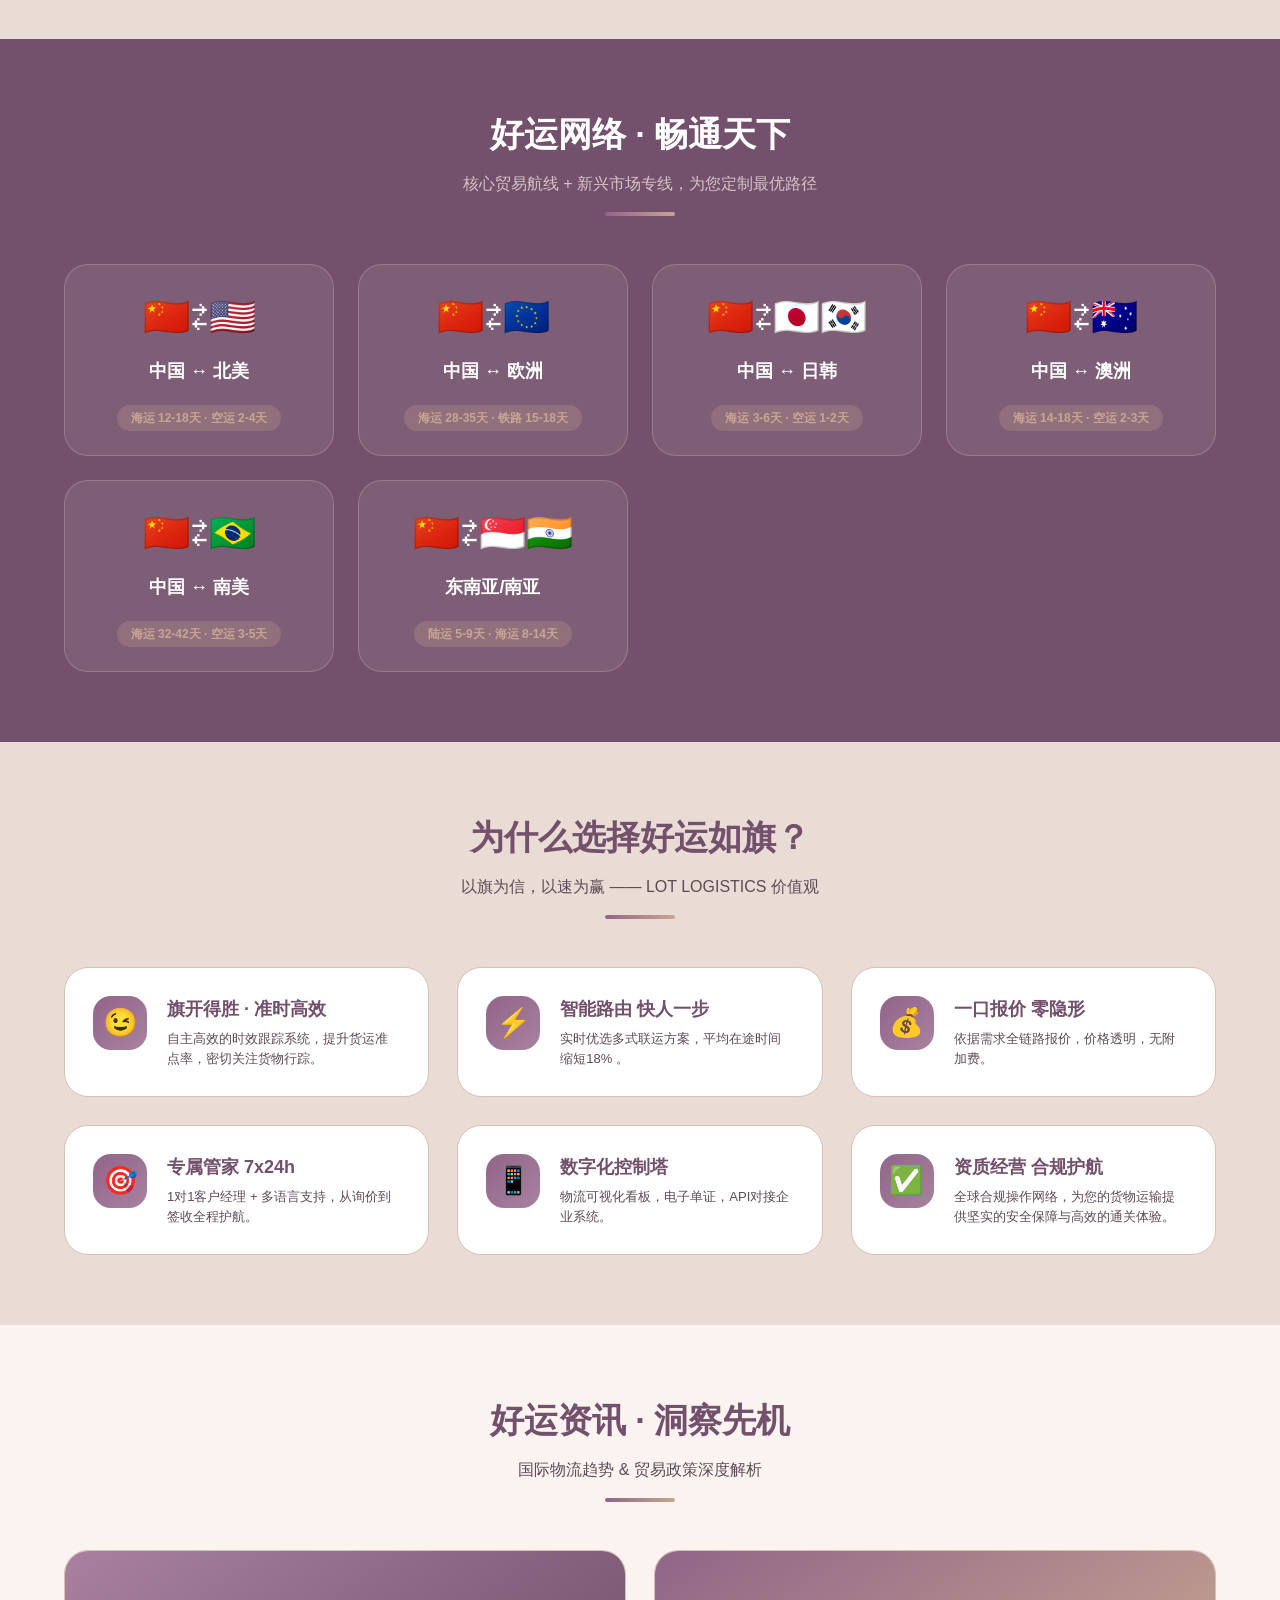
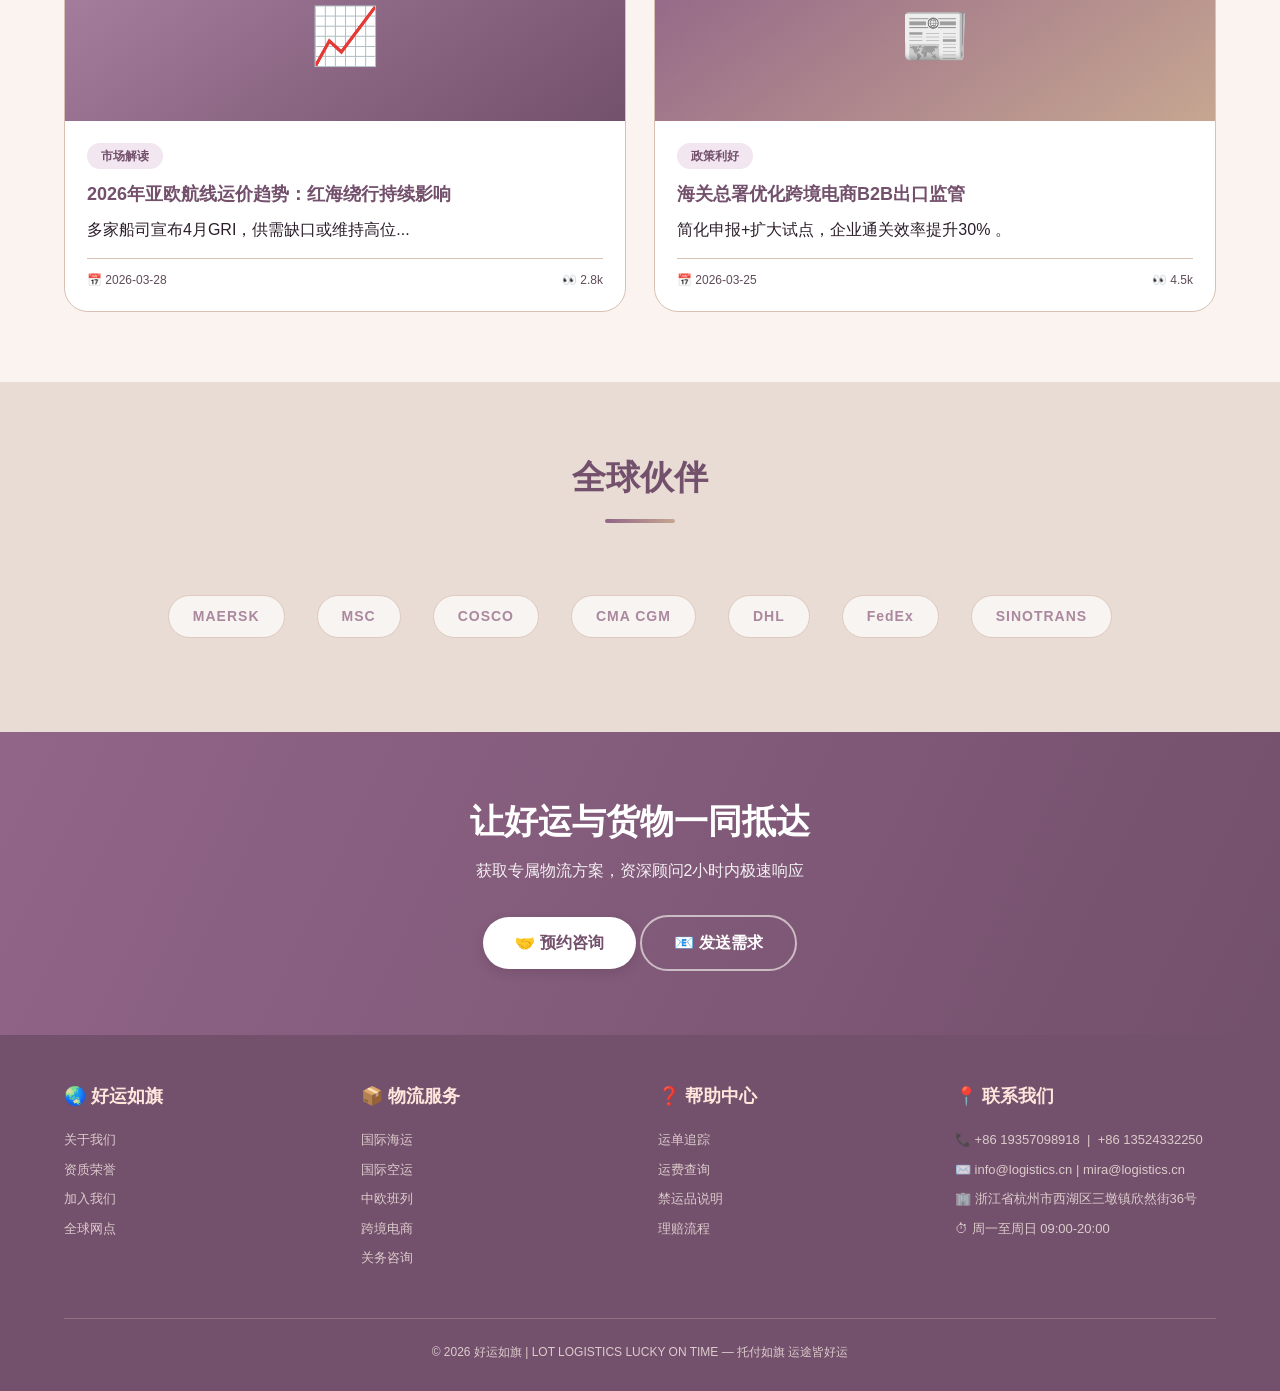
==== commit 7ae18294: "Update index.html" ====
--- a/index.html
+++ b/index.html
@@ -11,7 +11,7 @@
 <!-- 顶部栏：固定在顶部（sticky） -->
 <div class="top-bar">
   <div class="container">
-    <span class="i18n-contact" data-key="contact">📞 全球客服: +86 19357098918 <br> +86 13524332250 &nbsp;|&nbsp; ✉️ Miracai@163.com</span>
+    <span class="i18n-contact" data-key="contact">📞 全球客服: +86 19357098918 <br> +86 13524332250 &nbsp;|&nbsp; ✉️ info@logistics.cn </span>
     <div style="display:flex; align-items:center; gap:12px; flex-wrap:wrap;">
       <div class="lang-switch">
         <span class="lang-btn active" data-lang="zh">中文</span>
@@ -185,7 +185,7 @@
       <div><h4 class="i18n-footer-col1" data-key="footer_col1">🌏 好运如旗</h4><ul><li><a href="about.html" class="i18n-footer-about" data-key="footer_about">关于我们</a></li><li><a href="honor.html" class="i18n-footer-honor" data-key="footer_honor">资质荣誉</a></li><li><a href="#" class="i18n-footer-join" data-key="footer_join">加入我们</a></li><li><a href="#" class="i18n-footer-offices" data-key="footer_offices">全球网点</a></li></ul></div>
       <div><h4 class="i18n-footer-col2" data-key="footer_col2">📦 物流服务</h4><ul><li><a href="#" class="i18n-footer-sea" data-key="footer_sea">国际海运</a></li><li><a href="#" class="i18n-footer-air" data-key="footer_air">国际空运</a></li><li><a href="#" class="i18n-footer-rail" data-key="footer_rail">中欧班列</a></li><li><a href="#" class="i18n-footer-ec" data-key="footer_ec">跨境电商</a></li><li><a href="#" class="i18n-footer-customs" data-key="footer_customs">关务咨询</a></li></ul></div>
       <div><h4 class="i18n-footer-col3" data-key="footer_col3">❓ 帮助中心</h4><ul><li><a href="#" class="i18n-footer-track" data-key="footer_track">运单追踪</a></li><li><a href="#" class="i18n-footer-rate" data-key="footer_rate">运费查询</a></li><li><a href="#" class="i18n-footer-banned" data-key="footer_banned">禁运品说明</a></li><li><a href="#" class="i18n-footer-claim" data-key="footer_claim">理赔流程</a></li></ul></div>
-      <div><h4 class="i18n-footer-col4" data-key="footer_col4">📍 联系我们</h4><ul><li class="i18n-footer-phone" data-key="footer_phone">📞 +86 19357098918 &nbsp;|&nbsp; +86 13524332250 </li><li class="i18n-footer-email" data-key="footer_email">✉️ Miracai@163.com | 2371892865@qq.com </li><li class="i18n-footer-address" data-key="footer_address">🏢 浙江省杭州市西湖区三墩镇欣然街36号</li><li class="i18n-footer-hours" data-key="footer_hours">⏱ 周一至周日 09:00-20:00</li></ul></div>
+      <div><h4 class="i18n-footer-col4" data-key="footer_col4">📍 联系我们</h4><ul><li class="i18n-footer-phone" data-key="footer_phone">📞 +86 19357098918 &nbsp;|&nbsp; +86 13524332250 </li><li class="i18n-footer-email" data-key="footer_email">✉️ info@logistics.cn | mira@logistics.cn </li><li class="i18n-footer-address" data-key="footer_address">🏢 浙江省杭州市西湖区三墩镇欣然街36号</li><li class="i18n-footer-hours" data-key="footer_hours">⏱ 周一至周日 09:00-20:00</li></ul></div>
     </div>
     <div class="footer-bottom i18n-footer-copyright" data-key="copyright">© 2026 好运如旗 | LOTLOGISTICS LUCKY ON TIME — 托付如旗 运途皆好运  </div>
   </div>
@@ -195,7 +195,7 @@
 // 中英文词典 (内容保持不变，保留原有完整翻译)
 const i18n = {
   zh: {
-    contact: "📞 全球客服: +86 19357098918 &nbsp;|&nbsp; ✉️ Miracai@163.com  ",
+    contact: "📞 全球客服: +86 19357098918 &nbsp;|&nbsp; ✉️ info@logistics.cn  ",
     <!--<br> &nbsp;&nbsp;&nbsp;&nbsp;&nbsp;&nbsp;&nbsp;&nbsp;&nbsp;&nbsp&nbsp;&nbsp;&nbsp;&nbsp;&nbsp;&nbsp;&nbsp;&nbsp;&nbsp;&nbsp;&nbsp;&nbsp;&nbsp;&nbsp;&nbsp;&nbsp;&nbsp;&thinsp;&thinsp;&thinsp;&thinsp; +86 13524332250 &nbsp;|&nbsp; ✉️ 2371892865@qq.com;en <br> &nbsp;&nbsp;&nbsp;&nbsp;&nbsp;&nbsp;&nbsp;&nbsp;&nbsp;&nbsp&nbsp;&nbsp;&nbsp;&nbsp;&nbsp;&nbsp;&nbsp;&nbsp;&nbsp;&nbsp;&nbsp;&nbsp;&nbsp;&nbsp;&nbsp;&nbsp;&nbsp;&thinsp;&thinsp;&thinsp;&thinsp; +86 13524332250 &nbsp;|&nbsp; ✉️ 2371892865@qq.com-->
     login: "登录", register: "注册",
     logo_ch: "好运如旗",
@@ -236,11 +236,11 @@
     footer_col1: "🌏 好运如旗", footer_about: "关于我们", footer_honor: "资质荣誉", footer_join: "加入我们", footer_offices: "全球网点",
     footer_col2: "📦 物流服务", footer_sea: "国际海运", footer_air: "国际空运", footer_rail: "中欧班列", footer_ec: "跨境电商", footer_customs: "关务咨询",
     footer_col3: "❓ 帮助中心", footer_track: "运单追踪", footer_rate: "运费查询", footer_banned: "禁运品说明", footer_claim: "理赔流程",
-    footer_col4: "📍 联系我们", footer_phone: "📞 +86 19357098918 &nbsp;|&nbsp; +86 13524332250 ", footer_email: "✉️ Miracai@163.com | 2371892865@qq.com ", footer_address: "🏢 浙江省杭州市西湖区三墩镇欣然街36号", footer_hours: "⏱ 周一至周日 09:00-20:00",
+    footer_col4: "📍 联系我们", footer_phone: "📞 +86 19357098918 &nbsp;|&nbsp; +86 13524332250 ", footer_email: "✉️ info@logistics.cn | mira@logistics.cn ", footer_address: "🏢 浙江省杭州市西湖区三墩镇欣然街36号", footer_hours: "⏱ 周一至周日 09:00-20:00",
     copyright: "© 2026 好运如旗 | LOT LOGISTICS LUCKY ON TIME — 托付如旗 运途皆好运  "
   },
   en: {
-    contact: "📞 Global Hotline: +86 19357098918 &nbsp;|&nbsp; ✉️ Miracai@163.com ",
+    contact: "📞 Global Hotline: +86 19357098918 &nbsp;|&nbsp; ✉️ info@logistics.cn ",
     login: "Login", register: "Sign Up",
     logo_ch: "LOT Logistics",
     nav_home: "Home", nav_services: "Services", nav_network: "Global Network", nav_news: "News", nav_about: "About", nav_order: "🚀 Book Now",
@@ -280,7 +280,7 @@
     footer_col1: "🌏 LOT", footer_about: "About", footer_honor: "Certifications", footer_join: "Careers", footer_offices: "Offices",
     footer_col2: "📦 Services", footer_sea: "Ocean", footer_air: "Air", footer_rail: "Rail", footer_ec: "eCommerce", footer_customs: "Customs",
     footer_col3: "❓ Support", footer_track: "Tracking", footer_rate: "Rates", footer_banned: "Prohibited Items", footer_claim: "Claims",
-    footer_col4: "📍 Contact", footer_phone: "📞 +86 19357098918 &nbsp;|&nbsp; +86 13524332250", footer_email: "✉️ Miracai@163.com | 2371892865@qq.com ", footer_address: "🏢 No. 36 Xinran Street, Sandun Town, Xihu District, Hangzhou City, Zhejiang Province", footer_hours: "⏱ Mon-Sun 09:00-20:00",
+    footer_col4: "📍 Contact", footer_phone: "📞 +86 19357098918 &nbsp;|&nbsp; +86 13524332250", footer_email: "✉️ info@logistics.cn | mira@logistics.cn ", footer_address: "🏢 No. 36 Xinran Street, Sandun Town, Xihu District, Hangzhou City, Zhejiang Province", footer_hours: "⏱ Mon-Sun 09:00-20:00",
     copyright: "© 2026 TOL | LOT LOGISTICS · LUCKY ON TIME — Victory in Every Shipment "
   }
 };
